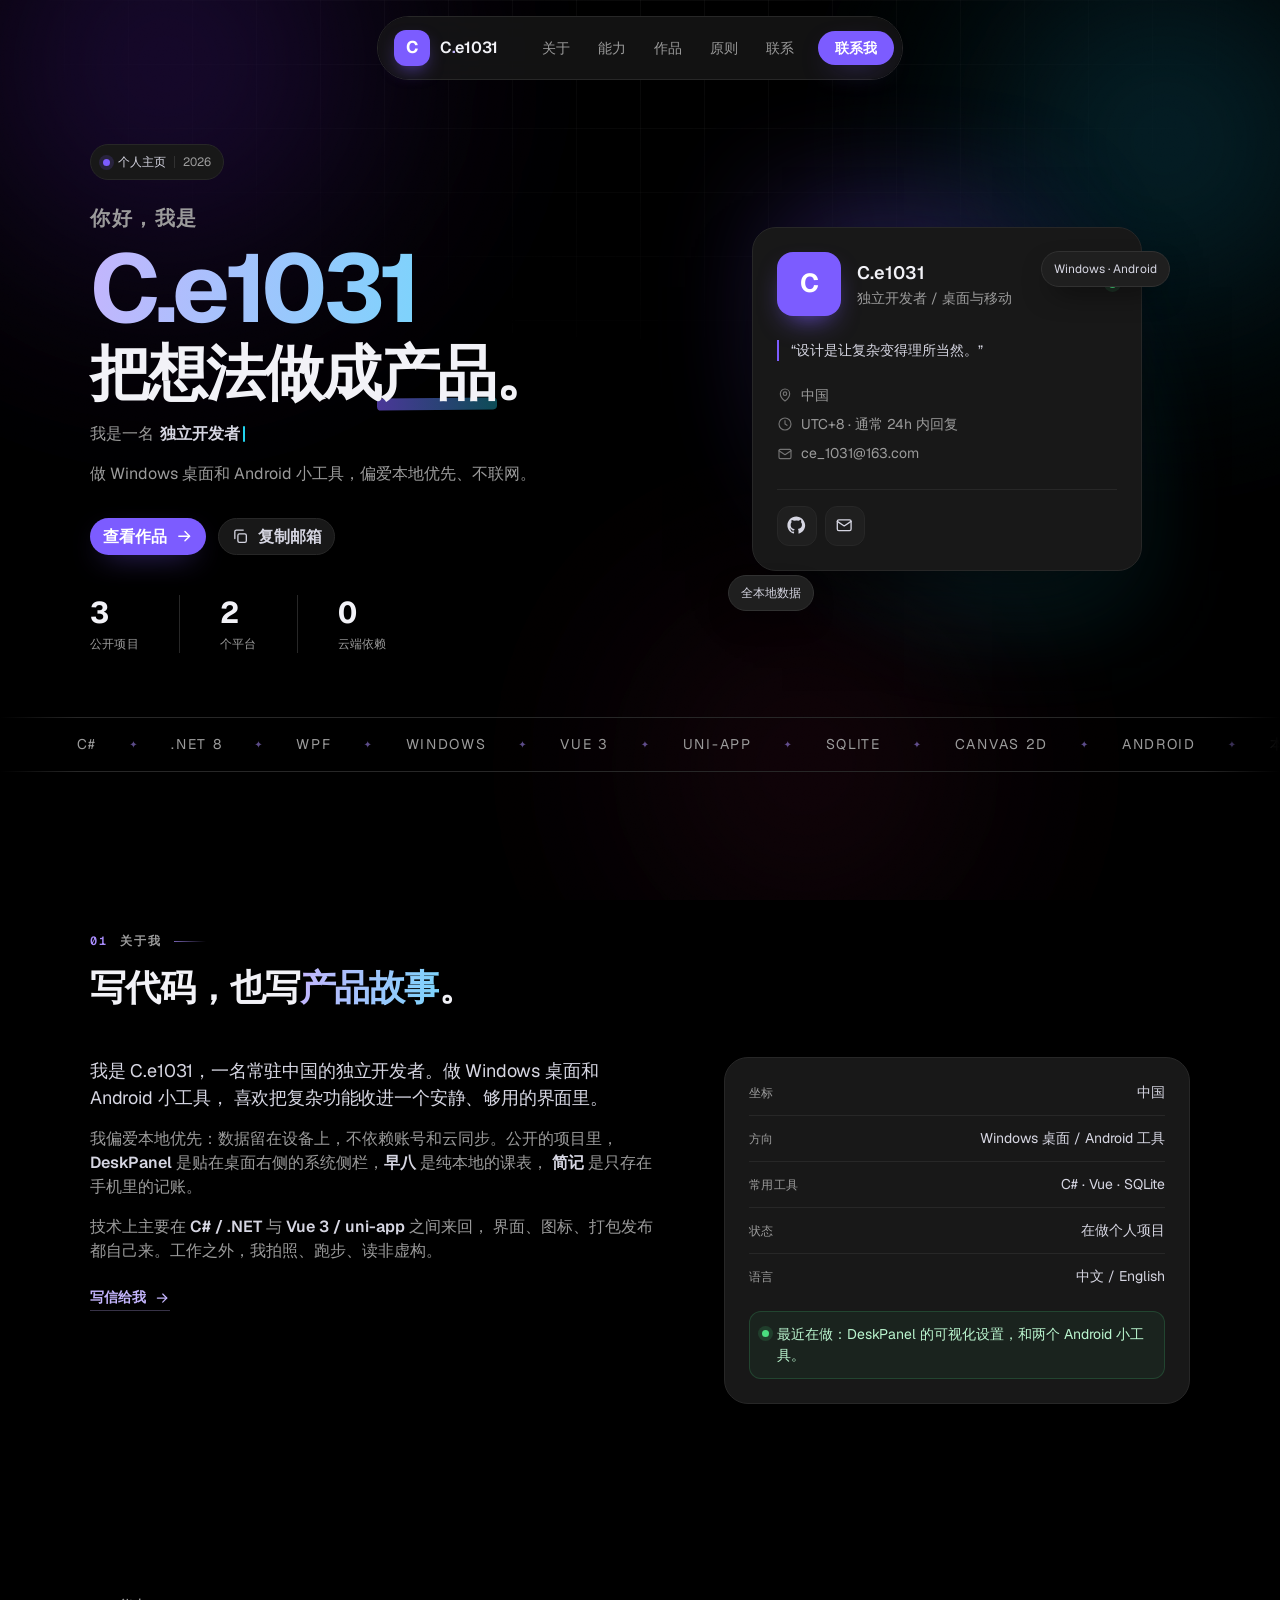
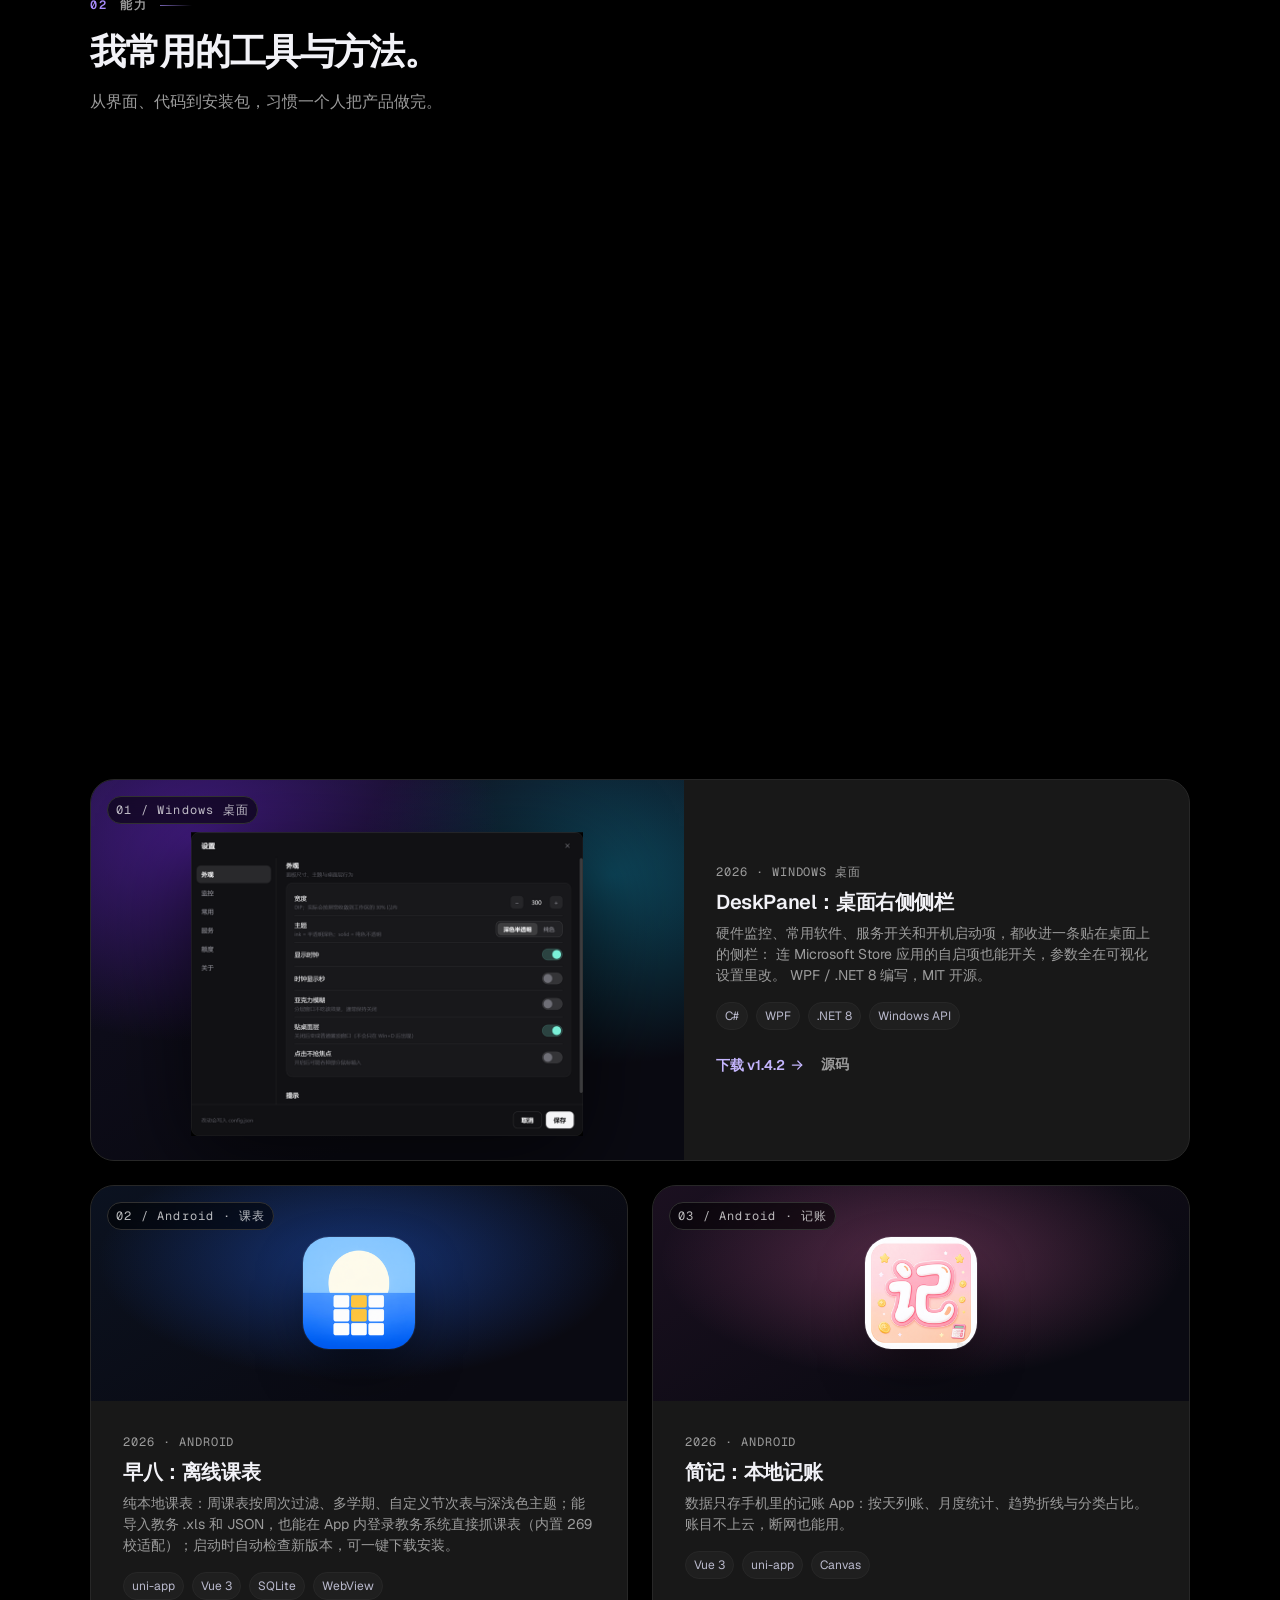
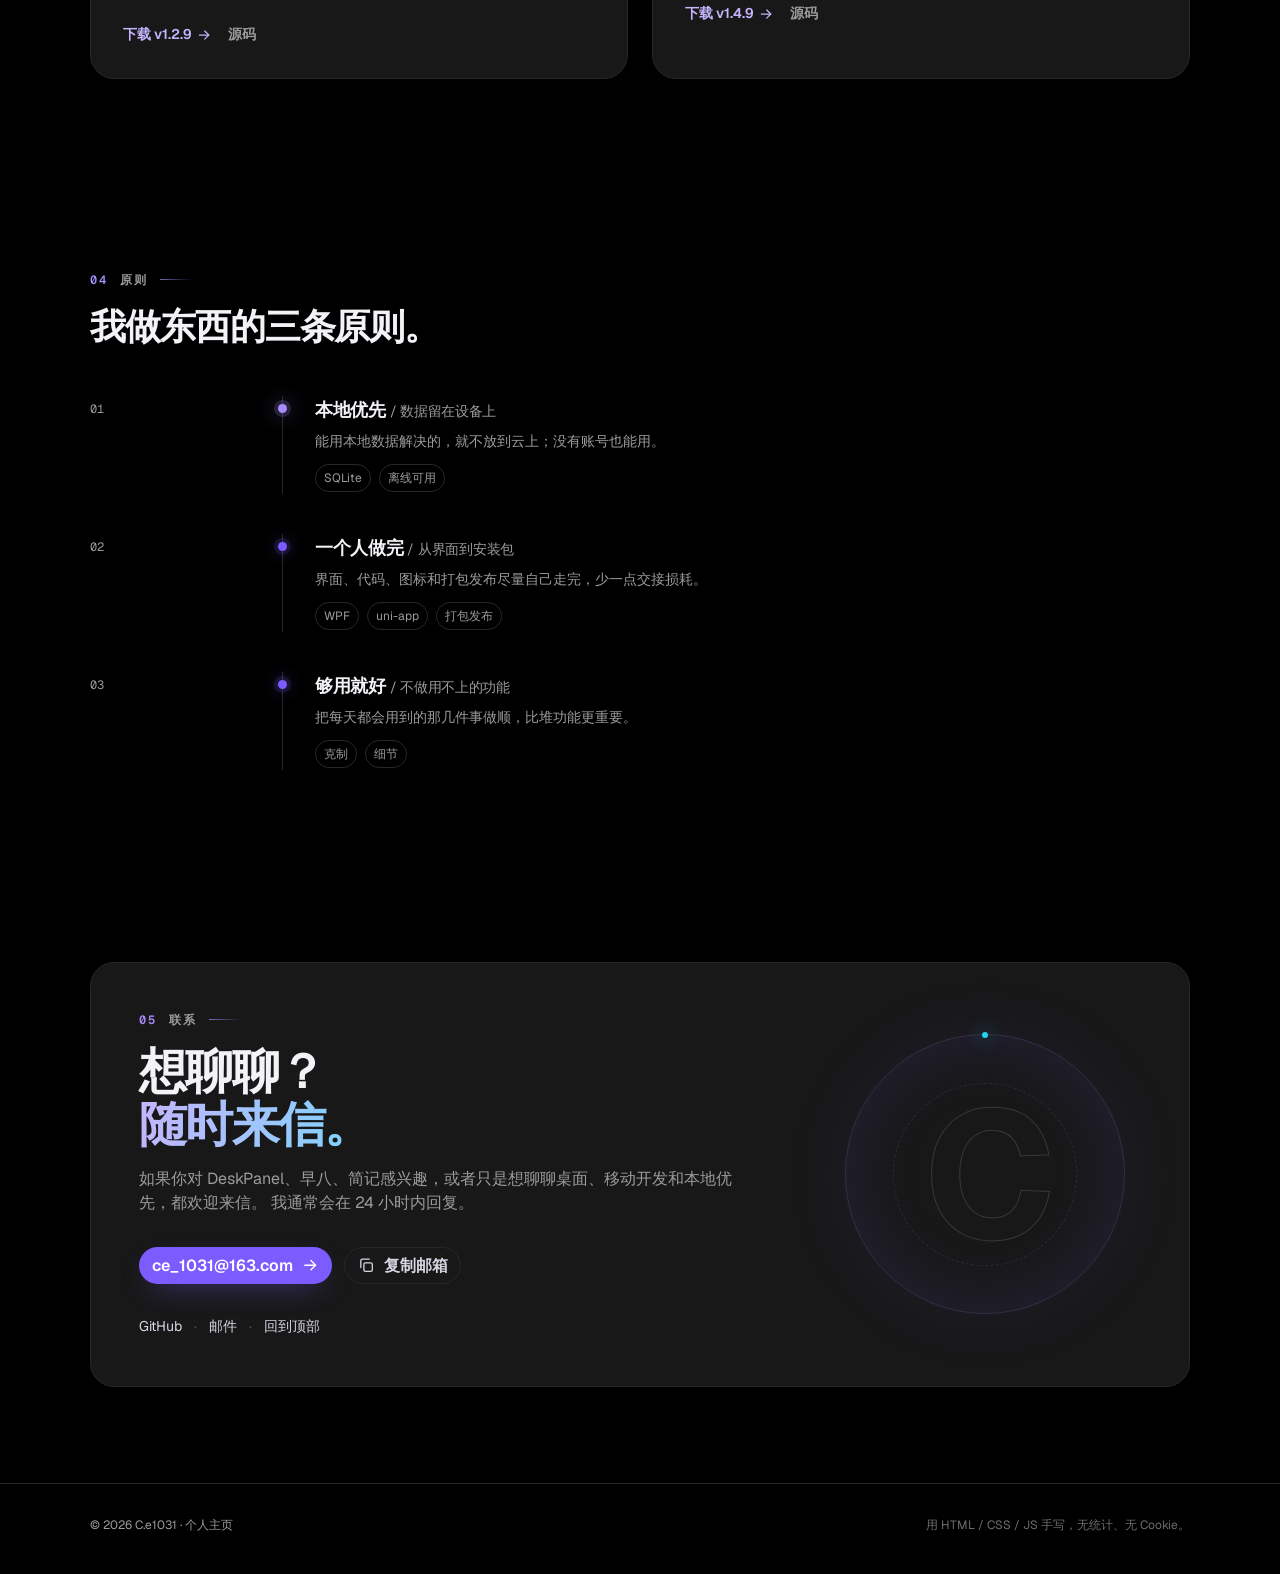
==== index.html @ 81bd4692 "早八 v1.2.9" ====
<!DOCTYPE html>
<html lang="zh-CN" class="no-js">
<head>
  <meta charset="utf-8" />
  <meta name="viewport" content="width=device-width, initial-scale=1" />
  <title>C.e1031 · 独立开发者</title>
  <meta name="description" content="C.e1031 的个人主页：独立开发者，做 Windows 桌面与 Android 小工具，偏爱本地优先、不联网。" />
  <meta name="author" content="C.e1031" />
  <meta name="theme-color" content="#000000" />
  <meta name="color-scheme" content="dark" />

  <!-- 社交分享信息：已指向 GitHub Pages 域名 -->
  <meta property="og:type" content="website" />
  <meta property="og:url" content="https://dzy1145.github.io/" />
  <meta property="og:locale" content="zh_CN" />
  <meta property="og:site_name" content="C.e1031" />
  <meta property="og:title" content="C.e1031 · 独立开发者" />
  <meta property="og:description" content="独立开发者，做 Windows 桌面与 Android 小工具，偏爱本地优先、不联网。" />
  <meta property="og:image" content="https://dzy1145.github.io/assets/og.png" />
  <meta property="og:image:width" content="1200" />
  <meta property="og:image:height" content="630" />
  <meta property="og:image:alt" content="C.e1031 · 独立开发者" />
  <meta name="twitter:card" content="summary_large_image" />
  <meta name="twitter:image" content="https://dzy1145.github.io/assets/og.png" />

  <link rel="canonical" href="https://dzy1145.github.io/" />
  <link rel="preload" href="assets/fonts/Geist-Variable.woff2" as="font" type="font/woff2" crossorigin />
  <link rel="icon" href="assets/favicon.svg" type="image/svg+xml" />
  <link rel="stylesheet" href="styles.css" />

  <script>
    document.documentElement.classList.remove('no-js');
    document.documentElement.classList.add('js');
  </script>

  <!-- 结构化数据：方便搜索引擎识别。上线后替换 url / sameAs -->
  <script type="application/ld+json">
    {
      "@context": "https://schema.org",
      "@type": "Person",
      "name": "C.e1031",
      "jobTitle": "独立开发者",
      "email": "ce_1031@163.com",
      "url": "https://dzy1145.github.io",
      "sameAs": ["https://github.com/dzy1145"]
    }
  </script>
</head>
<body>
  <a class="skip-link" href="#main">跳到主要内容</a>

  <!-- 背景层：网格 + 光晕 + 噪点，纯 CSS，无图片 -->
  <div class="bg" aria-hidden="true">
    <div class="bg__grid"></div>
    <div class="bg__glow bg__glow--one"></div>
    <div class="bg__glow bg__glow--two"></div>
    <div class="bg__glow bg__glow--three"></div>
    <div class="bg__noise"></div>
  </div>

  <header class="site-header" id="siteHeader">
    <div class="header__inner">
      <a class="logo" href="#top" aria-label="C.e1031 首页">
        <span class="logo__mark" aria-hidden="true">C</span>
        <span class="logo__text">C<span class="logo__dot">.</span>e1031</span>
      </a>

      <nav class="nav" id="nav" aria-label="主导航">
        <a class="nav__link" href="#about" data-nav>关于</a>
        <a class="nav__link" href="#skills" data-nav>能力</a>
        <a class="nav__link" href="#work" data-nav>作品</a>
        <a class="nav__link" href="#journey" data-nav>原则</a>
        <a class="nav__link" href="#contact" data-nav>联系</a>
        <a class="btn btn--sm btn--primary nav__cta" href="mailto:ce_1031@163.com">联系我</a>
      </nav>

      <button class="menu-toggle" id="menuToggle" type="button"
              aria-expanded="false" aria-controls="nav" aria-label="打开菜单">
        <span></span><span></span>
      </button>
    </div>
  </header>

  <main id="main">
    <!-- ============ 01 首屏 ============ -->
    <section class="hero" id="top">
      <div class="container hero__inner">
        <div class="hero__copy">
          <p class="pill" data-reveal>
            <span class="dot"></span>
            个人主页
            <span class="pill__sep" aria-hidden="true"></span>
            <span class="pill__muted">2026</span>
          </p>

          <h1 class="hero__title" data-reveal style="--d:.05s">
            <span class="hero__hello">你好，我是</span>
            <span class="hero__name grad-text">C.e1031</span>
            <span class="hero__statement">把想法做成<span class="hero__accent">产品</span>。</span>
          </h1>

          <p class="hero__role" data-reveal style="--d:.1s">
            我是一名
            <span class="typed" data-typed>独立开发者</span><span class="caret" aria-hidden="true"></span>
          </p>

          <p class="hero__desc" data-reveal style="--d:.15s">
            做 Windows 桌面和 Android 小工具，偏爱本地优先、不联网。
          </p>

          <div class="hero__actions" data-reveal style="--d:.2s">
            <a class="btn btn--primary" href="#work">
              查看作品
              <svg class="icon" viewBox="0 0 24 24" fill="none" stroke="currentColor" stroke-width="1.8"
                   stroke-linecap="round" stroke-linejoin="round" aria-hidden="true">
                <path d="M5 12h14" /><path d="m13 6 6 6-6 6" />
              </svg>
            </a>
            <button class="btn btn--ghost" type="button" data-copy="ce_1031@163.com">
              <svg class="icon" viewBox="0 0 24 24" fill="none" stroke="currentColor" stroke-width="1.7"
                   stroke-linecap="round" stroke-linejoin="round" aria-hidden="true">
                <rect x="9" y="9" width="11" height="11" rx="2" />
                <path d="M5 15V6a2 2 0 0 1 2-2h9" />
              </svg>
              复制邮箱
            </button>
          </div>

          <div class="stats" data-reveal style="--d:.25s">
            <div class="stat">
              <span class="stat__num" data-count="3" data-suffix="">3</span>
              <span class="stat__label">公开项目</span>
            </div>
            <div class="stat">
              <span class="stat__num" data-count="2" data-suffix="">2</span>
              <span class="stat__label">个平台</span>
            </div>
            <div class="stat">
              <span class="stat__num" data-count="0" data-suffix="">0</span>
              <span class="stat__label">云端依赖</span>
            </div>
          </div>
        </div>

        <!-- 名片卡：所有文字都可在 README 的替换清单里找到 -->
        <div class="hero__visual" data-reveal style="--d:.2s" data-tilt>
          <div class="hero__halo" aria-hidden="true"></div>

          <div class="id-card" data-spotlight>
            <div class="id-card__head">
              <div class="avatar" aria-hidden="true"><span>C</span></div>
              <div class="id-card__who">
                <p class="id-card__name">C.e1031</p>
                <p class="id-card__role">独立开发者 / 桌面与移动</p>
              </div>
              <span class="status" title="在做个人项目"><span class="sr-only">在做个人项目</span></span>
            </div>

            <p class="id-card__quote">“设计是让复杂变得理所当然。”</p>

            <ul class="id-card__meta">
              <li>
                <svg class="icon" viewBox="0 0 24 24" fill="none" stroke="currentColor" stroke-width="1.7"
                     stroke-linecap="round" stroke-linejoin="round" aria-hidden="true">
                  <path d="M12 21s-7-5.2-7-11a7 7 0 1 1 14 0c0 5.8-7 11-7 11Z" />
                  <circle cx="12" cy="10" r="2.6" />
                </svg>
                中国
              </li>
              <li>
                <svg class="icon" viewBox="0 0 24 24" fill="none" stroke="currentColor" stroke-width="1.7"
                     stroke-linecap="round" stroke-linejoin="round" aria-hidden="true">
                  <circle cx="12" cy="12" r="9" /><path d="M12 7v5l3 2" />
                </svg>
                UTC+8 · 通常 24h 内回复
              </li>
              <li>
                <svg class="icon" viewBox="0 0 24 24" fill="none" stroke="currentColor" stroke-width="1.7"
                     stroke-linecap="round" stroke-linejoin="round" aria-hidden="true">
                  <rect x="3" y="5" width="18" height="14" rx="2" /><path d="m3 7 9 6 9-6" />
                </svg>
                <a href="mailto:ce_1031@163.com">ce_1031@163.com</a>
              </li>
            </ul>

            <div class="id-card__socials">
              <a href="https://github.com/dzy1145" target="_blank" rel="noopener noreferrer" aria-label="GitHub">
                <svg class="icon" viewBox="0 0 24 24" fill="currentColor" aria-hidden="true">
                  <path d="M12 .5C5.7.5.5 5.7.5 12c0 5.1 3.3 9.4 7.9 10.9.6.1.8-.3.8-.6v-2c-3.2.7-3.9-1.5-3.9-1.5-.5-1.3-1.3-1.7-1.3-1.7-1.1-.7.1-.7.1-.7 1.2.1 1.8 1.2 1.8 1.2 1 1.8 2.7 1.3 3.4 1 .1-.8.4-1.3.8-1.6-2.6-.3-5.3-1.3-5.3-5.7 0-1.3.5-2.3 1.2-3.1-.1-.3-.5-1.5.1-3.1 0 0 1-.3 3.3 1.2a11.5 11.5 0 0 1 6 0C17.2 4.7 18.2 5 18.2 5c.6 1.6.2 2.8.1 3.1.8.8 1.2 1.8 1.2 3.1 0 4.4-2.7 5.4-5.3 5.7.4.4.8 1.1.8 2.2v3.3c0 .3.2.7.8.6 4.6-1.5 7.9-5.8 7.9-10.9C23.5 5.7 18.3.5 12 .5Z" />
                </svg>
              </a>
              <a href="mailto:ce_1031@163.com" aria-label="发送邮件">
                <svg class="icon" viewBox="0 0 24 24" fill="none" stroke="currentColor" stroke-width="1.7"
                     stroke-linecap="round" stroke-linejoin="round" aria-hidden="true">
                  <rect x="3" y="5" width="18" height="14" rx="2" /><path d="m3 7 9 6 9-6" />
                </svg>
              </a>
            </div>
          </div>

          <div class="float-chip float-chip--a" aria-hidden="true">Windows · Android</div>
          <div class="float-chip float-chip--b" aria-hidden="true">全本地数据</div>
        </div>
      </div>

      <!-- 技能跑马灯 -->
      <div class="marquee" aria-hidden="true">
        <div class="marquee__inner">
          <div class="marquee__group">
            <span>C#</span><i>✦</i><span>.NET 8</span><i>✦</i><span>WPF</span><i>✦</i>
            <span>Windows</span><i>✦</i><span>Vue 3</span><i>✦</i><span>uni-app</span><i>✦</i>
            <span>SQLite</span><i>✦</i><span>Canvas 2D</span><i>✦</i><span>Android</span><i>✦</i>
            <span>本地优先</span><i>✦</i><span>离线可用</span><i>✦</i><span>Figma</span><i>✦</i>
          </div>
          <div class="marquee__group">
            <span>C#</span><i>✦</i><span>.NET 8</span><i>✦</i><span>WPF</span><i>✦</i>
            <span>Windows</span><i>✦</i><span>Vue 3</span><i>✦</i><span>uni-app</span><i>✦</i>
            <span>SQLite</span><i>✦</i><span>Canvas 2D</span><i>✦</i><span>Android</span><i>✦</i>
            <span>本地优先</span><i>✦</i><span>离线可用</span><i>✦</i><span>Figma</span><i>✦</i>
          </div>
        </div>
      </div>
    </section>

    <!-- ============ 02 关于 ============ -->
    <section class="section" id="about">
      <div class="container">
        <header class="section__head" data-reveal>
          <p class="eyebrow"><span>01</span> 关于我</p>
          <h2 class="section__title">写代码，也写<span class="grad-text">产品故事</span>。</h2>
        </header>

        <div class="about">
          <div class="about__text" data-reveal>
            <p class="about__lead">
              我是 C.e1031，一名常驻中国的独立开发者。做 Windows 桌面和 Android 小工具，
              喜欢把复杂功能收进一个安静、够用的界面里。
            </p>
            <p>
              我偏爱本地优先：数据留在设备上，不依赖账号和云同步。公开的项目里，
              <strong>DeskPanel</strong> 是贴在桌面右侧的系统侧栏，<strong>早八</strong> 是纯本地的课表，
              <strong>简记</strong> 是只存在手机里的记账。
            </p>
            <p>
              技术上主要在 <strong>C# / .NET</strong> 与 <strong>Vue 3 / uni-app</strong> 之间来回，
              界面、图标、打包发布都自己来。工作之外，我拍照、跑步、读非虚构。
            </p>
            <a class="link-arrow" href="#contact">
              写信给我
              <svg class="icon" viewBox="0 0 24 24" fill="none" stroke="currentColor" stroke-width="1.8"
                   stroke-linecap="round" stroke-linejoin="round" aria-hidden="true">
                <path d="M5 12h14" /><path d="m13 6 6 6-6 6" />
              </svg>
            </a>
          </div>

          <aside class="facts" data-reveal style="--d:.1s">
            <dl>
              <div class="facts__row"><dt>坐标</dt><dd>中国</dd></div>
              <div class="facts__row"><dt>方向</dt><dd>Windows 桌面 / Android 工具</dd></div>
              <div class="facts__row"><dt>常用工具</dt><dd>C# · Vue · SQLite</dd></div>
              <div class="facts__row"><dt>状态</dt><dd>在做个人项目</dd></div>
              <div class="facts__row"><dt>语言</dt><dd>中文 / English</dd></div>
            </dl>
            <div class="facts__now">
              <span class="dot dot--green"></span>
              最近在做：DeskPanel 的可视化设置，和两个 Android 小工具。
            </div>
          </aside>
        </div>
      </div>
    </section>

    <!-- ============ 03 能力 ============ -->
    <section class="section" id="skills">
      <div class="container">
        <header class="section__head" data-reveal>
          <p class="eyebrow"><span>02</span> 能力</p>
          <h2 class="section__title">我常用的工具与方法。</h2>
          <p class="section__desc">从界面、代码到安装包，习惯一个人把产品做完。</p>
        </header>

        <div class="skills">
          <article class="skill-card" data-reveal>
            <div class="skill-card__head">
              <span class="skill-card__icon" aria-hidden="true">
                <svg class="icon" viewBox="0 0 24 24" fill="none" stroke="currentColor" stroke-width="1.7"
                     stroke-linecap="round" stroke-linejoin="round">
                  <rect x="3" y="4" width="18" height="12" rx="2" />
                  <path d="M8 20h8M12 16v4" />
                </svg>
              </span>
              <h3>桌面开发</h3>
            </div>
            <p class="skill-card__desc">把系统指标、启动项和服务收进一个不抢焦点的侧栏。</p>
            <ul class="meters">
              <li class="meter" style="--v:.90;--d:.05s">
                <div class="meter__label"><span>C# / .NET 8</span><span>90</span></div>
                <div class="meter__track"><span class="meter__fill"></span></div>
              </li>
              <li class="meter" style="--v:.85;--d:.15s">
                <div class="meter__label"><span>WPF / XAML</span><span>85</span></div>
                <div class="meter__track"><span class="meter__fill"></span></div>
              </li>
              <li class="meter" style="--v:.80;--d:.25s">
                <div class="meter__label"><span>Windows API</span><span>80</span></div>
                <div class="meter__track"><span class="meter__fill"></span></div>
              </li>
            </ul>
          </article>

          <article class="skill-card" data-reveal style="--d:.1s">
            <div class="skill-card__head">
              <span class="skill-card__icon" aria-hidden="true">
                <svg class="icon" viewBox="0 0 24 24" fill="none" stroke="currentColor" stroke-width="1.7"
                     stroke-linecap="round" stroke-linejoin="round">
                  <rect x="7" y="2" width="10" height="20" rx="2" />
                  <path d="M11 18h2" />
                </svg>
              </span>
              <h3>跨端应用</h3>
            </div>
            <p class="skill-card__desc">一套 Vue 3 代码跑到 Android 与 H5，数据层优先本地。</p>
            <ul class="meters">
              <li class="meter" style="--v:.88;--d:.05s">
                <div class="meter__label"><span>Vue 3</span><span>88</span></div>
                <div class="meter__track"><span class="meter__fill"></span></div>
              </li>
              <li class="meter" style="--v:.85;--d:.15s">
                <div class="meter__label"><span>uni-app</span><span>85</span></div>
                <div class="meter__track"><span class="meter__fill"></span></div>
              </li>
              <li class="meter" style="--v:.82;--d:.25s">
                <div class="meter__label"><span>SQLite</span><span>82</span></div>
                <div class="meter__track"><span class="meter__fill"></span></div>
              </li>
            </ul>
          </article>

          <article class="skill-card" data-reveal style="--d:.2s">
            <div class="skill-card__head">
              <span class="skill-card__icon" aria-hidden="true">
                <svg class="icon" viewBox="0 0 24 24" fill="none" stroke="currentColor" stroke-width="1.7"
                     stroke-linecap="round" stroke-linejoin="round">
                  <path d="M12 20h9" />
                  <path d="M16.5 3.5a2.1 2.1 0 0 1 3 3L7 19l-4 1 1-4Z" />
                </svg>
              </span>
              <h3>界面与体验</h3>
            </div>
            <p class="skill-card__desc">先想清楚每天会用到的动作，再决定界面长什么样。</p>
            <ul class="meters">
              <li class="meter" style="--v:.82;--d:.05s">
                <div class="meter__label"><span>Figma</span><span>82</span></div>
                <div class="meter__track"><span class="meter__fill"></span></div>
              </li>
              <li class="meter" style="--v:.85;--d:.15s">
                <div class="meter__label"><span>图标与主题</span><span>85</span></div>
                <div class="meter__track"><span class="meter__fill"></span></div>
              </li>
              <li class="meter" style="--v:.78;--d:.25s">
                <div class="meter__label"><span>Canvas 2D</span><span>78</span></div>
                <div class="meter__track"><span class="meter__fill"></span></div>
              </li>
            </ul>
          </article>
        </div>
      </div>
    </section>

    <!-- ============ 04 作品 ============ -->
    <section class="section" id="work">
      <div class="container">
        <div class="section__head section__head--row" data-reveal>
          <div>
            <p class="eyebrow"><span>03</span> 作品</p>
              <h2 class="section__title">最近做的一些东西。</h2>
          </div>
          <a class="link-arrow" href="https://github.com/dzy1145" target="_blank" rel="noopener noreferrer">
            更多项目在 GitHub
            <svg class="icon" viewBox="0 0 24 24" fill="none" stroke="currentColor" stroke-width="1.8"
                 stroke-linecap="round" stroke-linejoin="round" aria-hidden="true">
              <path d="M7 17 17 7" /><path d="M8 7h9v9" />
            </svg>
          </a>
        </div>

        <div class="projects">
          <!-- 精选项目 -->
          <article class="project project--featured" data-reveal data-spotlight>
            <div class="project__cover cover--deskpanel">
              <img class="cover__shot" src="assets/projects/deskpanel-settings.png"
                   alt="DeskPanel 设置界面：外观、监控、常用、服务、额度分区"
                   width="820" height="636" />
              <span class="cover__label">01 / Windows 桌面</span>
            </div>
            <div class="project__body">
              <p class="project__meta">2026 · Windows 桌面</p>
              <h3>DeskPanel：桌面右侧侧栏</h3>
              <p class="project__desc">
                硬件监控、常用软件、服务开关和开机启动项，都收进一条贴在桌面上的侧栏：
                连 Microsoft Store 应用的自启项也能开关，参数全在可视化设置里改。
                WPF / .NET 8 编写，MIT 开源。
              </p>
              <ul class="tags">
                <li>C#</li><li>WPF</li><li>.NET 8</li><li>Windows API</li>
              </ul>
              <div class="project__links">
                <a class="project__link" href="https://github.com/dzy1145/DeskPanel/releases" target="_blank" rel="noopener noreferrer">
                  下载 v1.4.2
                  <svg class="icon" viewBox="0 0 24 24" fill="none" stroke="currentColor" stroke-width="1.8"
                       stroke-linecap="round" stroke-linejoin="round" aria-hidden="true">
                    <path d="M5 12h14" /><path d="m13 6 6 6-6 6" />
                  </svg>
                </a>
                <a class="project__link project__link--quiet" href="https://github.com/dzy1145/DeskPanel" target="_blank" rel="noopener noreferrer">源码</a>
              </div>
            </div>
          </article>

          <!-- 普通项目 -->
          <article class="project" data-reveal data-spotlight>
            <div class="project__cover cover--zaoba">
              <img class="cover__icon" src="assets/projects/zaoba.png"
                   alt="早八 App 图标：日出与课表" width="192" height="192" />
              <span class="cover__label">02 / Android · 课表</span>
            </div>
            <div class="project__body">
              <p class="project__meta">2026 · Android</p>
              <h3>早八：离线课表</h3>
              <p class="project__desc">纯本地课表：周课表按周次过滤、多学期、自定义节次表与深浅色主题；能导入教务 .xls 和 JSON，也能在 App 内登录教务系统直接抓课表（内置 269 校适配）；启动时自动检查新版本，可一键下载安装。</p>
              <ul class="tags"><li>uni-app</li><li>Vue 3</li><li>SQLite</li><li>WebView</li></ul>
              <div class="project__links">
                <a class="project__link" href="https://github.com/dzy1145/zaoba/releases" target="_blank" rel="noopener noreferrer">
                  下载 v1.2.9
                  <svg class="icon" viewBox="0 0 24 24" fill="none" stroke="currentColor" stroke-width="1.8"
                       stroke-linecap="round" stroke-linejoin="round" aria-hidden="true">
                    <path d="M5 12h14" /><path d="m13 6 6 6-6 6" />
                  </svg>
                </a>
                <a class="project__link project__link--quiet" href="https://github.com/dzy1145/zaoba" target="_blank" rel="noopener noreferrer">源码</a>
              </div>
            </div>
          </article>

          <article class="project" data-reveal style="--d:.1s" data-spotlight>
            <div class="project__cover cover--jianji">
              <img class="cover__icon" src="assets/projects/jianji.png"
                   alt="简记 App 图标" width="192" height="192" />
              <span class="cover__label">03 / Android · 记账</span>
            </div>
            <div class="project__body">
              <p class="project__meta">2026 · Android</p>
              <h3>简记：本地记账</h3>
              <p class="project__desc">数据只存手机里的记账 App：按天列账、月度统计、趋势折线与分类占比。账目不上云，断网也能用。</p>
              <ul class="tags"><li>Vue 3</li><li>uni-app</li><li>Canvas</li></ul>
              <div class="project__links">
                <a class="project__link" href="https://github.com/dzy1145/jianji/releases" target="_blank" rel="noopener noreferrer">
                  下载 v1.4.9
                  <svg class="icon" viewBox="0 0 24 24" fill="none" stroke="currentColor" stroke-width="1.8"
                       stroke-linecap="round" stroke-linejoin="round" aria-hidden="true">
                    <path d="M5 12h14" /><path d="m13 6 6 6-6 6" />
                  </svg>
                </a>
                <a class="project__link project__link--quiet" href="https://github.com/dzy1145/jianji" target="_blank" rel="noopener noreferrer">源码</a>
              </div>
            </div>
          </article>
        </div>
      </div>
    </section>

    <!-- ============ 05 原则 ============ -->
    <section class="section" id="journey">
      <div class="container">
        <header class="section__head" data-reveal>
          <p class="eyebrow"><span>04</span> 原则</p>
          <h2 class="section__title">我做东西的三条原则。</h2>
        </header>

        <ol class="timeline">
          <li class="timeline__item" data-reveal>
            <div class="timeline__time">01</div>
            <div class="timeline__content">
              <h3>本地优先 <span>/ 数据留在设备上</span></h3>
              <p>能用本地数据解决的，就不放到云上；没有账号也能用。</p>
              <ul class="timeline__tags"><li>SQLite</li><li>离线可用</li></ul>
            </div>
          </li>
          <li class="timeline__item" data-reveal>
            <div class="timeline__time">02</div>
            <div class="timeline__content">
              <h3>一个人做完 <span>/ 从界面到安装包</span></h3>
              <p>界面、代码、图标和打包发布尽量自己走完，少一点交接损耗。</p>
              <ul class="timeline__tags"><li>WPF</li><li>uni-app</li><li>打包发布</li></ul>
            </div>
          </li>
          <li class="timeline__item" data-reveal>
            <div class="timeline__time">03</div>
            <div class="timeline__content">
              <h3>够用就好 <span>/ 不做用不上的功能</span></h3>
              <p>把每天都会用到的那几件事做顺，比堆功能更重要。</p>
              <ul class="timeline__tags"><li>克制</li><li>细节</li></ul>
            </div>
          </li>
        </ol>
      </div>
    </section>

    <!-- ============ 06 联系 ============ -->
    <section class="section" id="contact">
      <div class="container">
        <div class="contact-card" data-reveal data-spotlight>
          <div class="contact-card__deco" aria-hidden="true">
            <span class="contact-card__ring"></span>
            <span class="contact-card__mark">C</span>
          </div>
          <p class="eyebrow"><span>05</span> 联系</p>
          <h2 class="contact-card__title">想聊聊？<br /><span class="grad-text">随时来信。</span></h2>
          <p class="contact-card__desc">
            如果你对 DeskPanel、早八、简记感兴趣，或者只是想聊聊桌面、移动开发和本地优先，都欢迎来信。
            我通常会在 24 小时内回复。
          </p>
          <div class="contact-card__actions">
            <a class="btn btn--primary" href="mailto:ce_1031@163.com?subject=%E6%9D%A5%E8%87%AA%E4%B8%AA%E4%BA%BA%E7%BD%91%E7%AB%99%E7%9A%84%E9%97%AE%E5%80%99">
              ce_1031@163.com
              <svg class="icon" viewBox="0 0 24 24" fill="none" stroke="currentColor" stroke-width="1.8"
                   stroke-linecap="round" stroke-linejoin="round" aria-hidden="true">
                <path d="M5 12h14" /><path d="m13 6 6 6-6 6" />
              </svg>
            </a>
            <button class="btn btn--ghost" type="button" data-copy="ce_1031@163.com">
              <svg class="icon" viewBox="0 0 24 24" fill="none" stroke="currentColor" stroke-width="1.7"
                   stroke-linecap="round" stroke-linejoin="round" aria-hidden="true">
                <rect x="9" y="9" width="11" height="11" rx="2" />
                <path d="M5 15V6a2 2 0 0 1 2-2h9" />
              </svg>
              复制邮箱
            </button>
          </div>
          <div class="contact-card__socials">
            <a href="https://github.com/dzy1145" target="_blank" rel="noopener noreferrer">GitHub</a>
            <span aria-hidden="true">·</span>
            <a href="mailto:ce_1031@163.com">邮件</a>
            <span aria-hidden="true">·</span>
            <a href="#top">回到顶部</a>
          </div>
        </div>
      </div>
    </section>
  </main>

  <footer class="site-footer">
    <div class="container footer__inner">
      <p>© <span id="year">2026</span> C.e1031 · 个人主页</p>
      <p class="footer__note">用 HTML / CSS / JS 手写，无统计、无 Cookie。</p>
    </div>
  </footer>

  <button class="back-top" id="backTop" type="button" aria-label="回到顶部">
    <svg class="icon" viewBox="0 0 24 24" fill="none" stroke="currentColor" stroke-width="1.8"
         stroke-linecap="round" stroke-linejoin="round" aria-hidden="true">
      <path d="M12 19V5" /><path d="m6 11 6-6 6 6" />
    </svg>
  </button>

  <div class="toast" id="toast" role="status" aria-live="polite"></div>

  <script src="script.js" defer></script>
</body>
</html>
---- styles.css ----
/* =========================================================
   C.e1031 · 个人主页
   设计系统：Geist / 8pt 间距 / Tailwind 字号阶梯 / 扁平表面
   ========================================================= */

/* ---------- 字体（自托管，无外部请求） ---------- */
@font-face {
  font-family: "Geist";
  src: url("assets/fonts/Geist-Variable.woff2") format("woff2");
  font-weight: 100 900;
  font-style: normal;
  font-display: swap;
}
@font-face {
  font-family: "Geist Mono";
  src: url("assets/fonts/GeistMono-Variable.woff2") format("woff2");
  font-weight: 100 900;
  font-style: normal;
  font-display: swap;
}

:root {
  /* 表面：只用规范里的深色调色板 */
  --bg: #000000;
  --surface: #181818;
  --surface-2: #1f1f1f;
  --surface-3: #272727;
  --line: #272727;
  --line-strong: #313131;

  /* 文字 */
  --text: #f2f2f7;
  --text-soft: #d6d6e2;
  --muted: #9b9b9b;

  /* 品牌色 */
  --violet: #7c5cff;
  --indigo: #6366f1;
  --cyan: #22d3ee;
  --pink: #f472b6;
  --green: #4ade80;
  --grad: linear-gradient(100deg, #c4b5fd 0%, #7dd3fc 50%, #f0abfc 100%);

  /* 字体 */
  --font-sans: "Geist", "PingFang SC", "HarmonyOS Sans SC", "Microsoft YaHei",
    system-ui, -apple-system, sans-serif;
  --font-mono: "Geist Mono", "Cascadia Code", ui-monospace, Consolas, monospace;

  /* 布局 */
  --container: 1180px;
  --gutter: 24px;
  --header-h: 64px;
  --radius-lg: 24px;
  --radius-md: 16px;
  --radius-sm: 12px;

  /* 动效 */
  --ease: cubic-bezier(0.22, 1, 0.36, 1);
}

@media (min-width: 768px) {
  :root {
    --gutter: 40px;
  }
}

/* ---------- 基础 ---------- */
*,
*::before,
*::after {
  box-sizing: border-box;
}

html {
  scroll-behavior: smooth;
  scroll-padding-top: 96px;
  -webkit-text-size-adjust: 100%;
}

body {
  margin: 0;
  min-height: 100%;
  background: var(--bg);
  color: var(--text);
  font-family: var(--font-sans);
  font-size: 16px;
  line-height: 1.5;
  overflow-x: hidden;
  -webkit-font-smoothing: antialiased;
  -moz-osx-font-smoothing: grayscale;
}

h1,
h2,
h3,
h4,
p,
dl,
dd,
figure {
  margin: 0;
}

ul,
ol {
  margin: 0;
  padding: 0;
  list-style: none;
}

a {
  color: inherit;
  text-decoration: none;
}

button {
  font: inherit;
  color: inherit;
  cursor: pointer;
}

img,
svg {
  display: block;
  max-width: 100%;
}

p {
  text-wrap: pretty;
}

h1,
h2,
h3 {
  text-wrap: balance;
}

::selection {
  background: rgba(124, 92, 255, 0.35);
  color: #fff;
}

:focus-visible {
  outline: 2px solid #a78bfa;
  outline-offset: 3px;
  border-radius: 4px;
}

@supports selector(::-webkit-scrollbar) {
  ::-webkit-scrollbar {
    width: 10px;
  }
  ::-webkit-scrollbar-track {
    background: #000;
  }
  ::-webkit-scrollbar-thumb {
    background: #313131;
    border: 2px solid #000;
    border-radius: 999px;
  }
  ::-webkit-scrollbar-thumb:hover {
    background: #3f3f3f;
  }
}

/* ---------- 工具类 ---------- */
.container {
  width: 100%;
  max-width: var(--container);
  margin-inline: auto;
  padding-inline: var(--gutter);
}

.sr-only {
  position: absolute;
  width: 1px;
  height: 1px;
  padding: 0;
  margin: -1px;
  overflow: hidden;
  clip: rect(0 0 0 0);
  white-space: nowrap;
  border: 0;
}

.skip-link {
  position: fixed;
  top: 12px;
  left: 12px;
  z-index: 200;
  padding: 8px 16px;
  border-radius: 999px;
  background: var(--surface-2);
  border: 1px solid var(--line-strong);
  transform: translateY(-160%);
  transition: transform 0.2s var(--ease);
}
.skip-link:focus-visible {
  transform: none;
}

.grad-text {
  background: var(--grad);
  background-size: 200% 100%;
  -webkit-background-clip: text;
  background-clip: text;
  color: transparent;
  animation: grad-shift 12s ease-in-out infinite alternate;
}

.icon {
  width: 1.15em;
  height: 1.15em;
  flex: none;
}

.dot {
  width: 7px;
  height: 7px;
  flex: none;
  border-radius: 50%;
  background: var(--violet);
  box-shadow: 0 0 0 4px rgba(124, 92, 255, 0.16);
}
.dot--green {
  background: var(--green);
  box-shadow: 0 0 0 4px rgba(74, 222, 128, 0.14);
}

/* ---------- 背景（光晕是装饰层，不是卡片背景） ---------- */
.bg {
  position: fixed;
  inset: 0;
  z-index: -1;
  overflow: hidden;
  pointer-events: none;
  background: var(--bg);
}

.bg__grid {
  position: absolute;
  inset: 0;
  background-image:
    linear-gradient(rgba(255, 255, 255, 0.035) 1px, transparent 1px),
    linear-gradient(90deg, rgba(255, 255, 255, 0.035) 1px, transparent 1px);
  background-size: 64px 64px;
  -webkit-mask-image: radial-gradient(ellipse 75% 55% at 50% 0%, #000 10%, transparent 72%);
  mask-image: radial-gradient(ellipse 75% 55% at 50% 0%, #000 10%, transparent 72%);
}

.bg__glow {
  position: absolute;
  border-radius: 50%;
  filter: blur(100px);
  opacity: 0.45;
  will-change: transform;
}
.bg__glow--one {
  width: 50vw;
  height: 50vw;
  top: -20vw;
  left: -12vw;
  background: radial-gradient(circle, #4c1d95 0%, transparent 68%);
  animation: drift-a 24s ease-in-out infinite alternate;
}
.bg__glow--two {
  width: 42vw;
  height: 42vw;
  top: -10vw;
  right: -12vw;
  background: radial-gradient(circle, #0e7490 0%, transparent 68%);
  animation: drift-b 28s ease-in-out infinite alternate;
}
.bg__glow--three {
  width: 38vw;
  height: 38vw;
  top: 58vh;
  left: 44%;
  background: radial-gradient(circle, #831843 0%, transparent 70%);
  opacity: 0.22;
  animation: drift-a 32s ease-in-out infinite alternate-reverse;
}

.bg__noise {
  position: absolute;
  inset: 0;
  opacity: 0.04;
  background-image: url("data:image/svg+xml,%3Csvg xmlns='http://www.w3.org/2000/svg' width='160' height='160'%3E%3Cfilter id='n'%3E%3CfeTurbulence type='fractalNoise' baseFrequency='0.85' numOctaves='3' stitchTiles='stitch'/%3E%3C/filter%3E%3Crect width='100%25' height='100%25' filter='url(%23n)'/%3E%3C/svg%3E");
  mix-blend-mode: overlay;
}

/* ---------- 按钮 ---------- */
.btn {
  display: inline-flex;
  align-items: center;
  justify-content: center;
  gap: 8px;
  padding: 8px 12px;
  border: 1px solid transparent;
  border-radius: 999px;
  font-size: 16px;
  font-weight: 600;
  line-height: 1.2;
  white-space: nowrap;
  transition:
    background-color 0.3s var(--ease),
    border-color 0.3s var(--ease),
    color 0.3s var(--ease),
    transform 0.3s var(--ease),
    box-shadow 0.3s var(--ease);
}
.btn:active {
  transform: scale(0.98);
}

.btn--primary {
  background: var(--violet);
  color: #fff;
  box-shadow: 0 10px 30px -14px rgba(124, 92, 255, 0.9);
}
.btn--primary:hover {
  background: #6d4aff;
  box-shadow: 0 14px 34px -14px rgba(124, 92, 255, 1);
}

.btn--ghost {
  background: var(--surface);
  border-color: var(--line);
  color: var(--text-soft);
}
.btn--ghost:hover {
  background: var(--surface-2);
  border-color: var(--line-strong);
  color: var(--text);
}

.btn--sm {
  padding: 8px 12px;
  font-size: 14px;
}

/* ---------- 头部：悬浮胶囊导航 ---------- */
.site-header {
  position: fixed;
  inset: 0 0 auto;
  z-index: 60;
  padding: 16px var(--gutter) 0;
  pointer-events: none;
}

.header__inner {
  position: relative;
  isolation: isolate;
  display: flex;
  align-items: center;
  justify-content: space-between;
  gap: 32px;
  width: fit-content;
  max-width: 100%;
  height: var(--header-h);
  margin-inline: auto;
  padding: 8px 8px 8px 16px;
  border: 1px solid var(--line);
  border-radius: 999px;
  pointer-events: auto;
  transition: border-color 0.3s var(--ease), box-shadow 0.3s var(--ease);
}
.header__inner::before {
  content: "";
  position: absolute;
  inset: 0;
  z-index: -1;
  border-radius: inherit;
  background: rgba(24, 24, 24, 0.78);
  backdrop-filter: blur(18px) saturate(140%);
  -webkit-backdrop-filter: blur(18px) saturate(140%);
}
.site-header.is-scrolled .header__inner {
  border-color: var(--line-strong);
  box-shadow: 0 16px 40px -18px rgba(0, 0, 0, 0.9);
}

.logo {
  position: relative;
  z-index: 3;
  display: inline-flex;
  align-items: center;
  gap: 10px;
  font-weight: 600;
  letter-spacing: -0.02em;
}

.logo__mark {
  display: grid;
  place-items: center;
  width: 36px;
  height: 36px;
  border-radius: 12px;
  background: var(--violet);
  color: #fff;
  font-size: 17px;
  font-weight: 700;
  box-shadow: 0 8px 20px -8px rgba(124, 92, 255, 0.9);
}

.logo__text {
  font-size: 16px;
}
.logo__dot {
  color: #c4b5fd;
}

.nav {
  display: flex;
  align-items: center;
  gap: 4px;
}

.nav__link {
  padding: 8px 12px;
  border-radius: 999px;
  font-size: 14px;
  color: var(--muted);
  transition: color 0.3s var(--ease), background-color 0.3s var(--ease);
}
.nav__link:hover {
  color: var(--text);
  background: var(--surface-2);
}
.nav__link.is-active {
  color: var(--text);
  background: var(--surface-2);
}

.nav__cta {
  margin-left: 8px;
  padding: 8px 16px;
  font-size: 14px;
}

.menu-toggle {
  position: relative;
  z-index: 3;
  display: none;
  width: 40px;
  height: 40px;
  padding: 0;
  border: 1px solid var(--line);
  border-radius: 12px;
  background: var(--surface-2);
}
.menu-toggle span {
  position: absolute;
  left: 11px;
  width: 16px;
  height: 1.5px;
  background: var(--text);
  border-radius: 2px;
  transition: transform 0.4s var(--ease), top 0.4s var(--ease);
}
.menu-toggle span:nth-child(1) {
  top: 16px;
}
.menu-toggle span:nth-child(2) {
  top: 22px;
}
body.menu-open .menu-toggle span:nth-child(1) {
  top: 19px;
  transform: rotate(45deg);
}
body.menu-open .menu-toggle span:nth-child(2) {
  top: 19px;
  transform: rotate(-45deg);
}

/* ---------- 首屏 ---------- */
.hero {
  position: relative;
  padding-top: 144px;
  padding-bottom: 64px;
}

.hero__inner {
  display: grid;
  grid-template-columns: minmax(0, 1.06fr) minmax(0, 0.94fr);
  align-items: center;
  gap: 64px;
}

.pill {
  display: inline-flex;
  align-items: center;
  gap: 8px;
  padding: 8px 12px;
  border: 1px solid var(--line);
  border-radius: 999px;
  background: var(--surface);
  font-size: 12px;
  color: var(--text-soft);
}
.pill .dot {
  animation: pulse-violet 2.4s ease-out infinite;
}
.pill__sep {
  width: 1px;
  height: 12px;
  background: var(--line-strong);
}
.pill__muted {
  color: var(--muted);
  font-variant-numeric: tabular-nums;
}

.hero__title {
  display: flex;
  flex-direction: column;
  align-items: flex-start;
  max-width: 100%;
  margin-top: 24px;
  font-size: 96px;
  line-height: 1;
  letter-spacing: -0.04em;
  font-weight: 700;
}

.hero__hello {
  margin-bottom: 8px;
  font-size: 20px;
  font-weight: 600;
  line-height: 1.4;
  letter-spacing: 0.08em;
  color: var(--muted);
}

.hero__name {
  padding-right: 0.06em;
  font-size: 96px;
  line-height: 1;
  letter-spacing: -0.055em;
}

.hero__statement {
  max-width: 100%;
  margin-top: 4px;
  font-size: 60px;
  line-height: 1.1;
  letter-spacing: -0.035em;
}

.hero__accent {
  position: relative;
  white-space: nowrap;
}
.hero__accent::after {
  content: "";
  position: absolute;
  left: -2%;
  right: -2%;
  bottom: 2%;
  height: 0.2em;
  z-index: -1;
  border-radius: 4px;
  background: linear-gradient(90deg, rgba(124, 92, 255, 0.75), rgba(34, 211, 238, 0.45));
  opacity: 0.8;
  transform: rotate(-0.6deg);
}

.hero__role {
  display: flex;
  align-items: center;
  flex-wrap: wrap;
  gap: 6px 0;
  min-height: 1.5em;
  margin-top: 16px;
  font-size: 16px;
  color: var(--muted);
}

.typed {
  margin-left: 6px;
  color: var(--text-soft);
  font-weight: 600;
}

.caret {
  display: inline-block;
  width: 2px;
  height: 1.05em;
  margin-left: 3px;
  border-radius: 2px;
  background: var(--cyan);
  animation: blink 1s steps(1) infinite;
}

.hero__desc {
  max-width: 54ch;
  margin-top: 16px;
  color: var(--muted);
  font-size: 16px;
}

.hero__actions {
  display: flex;
  flex-wrap: wrap;
  gap: 12px;
  margin-top: 32px;
}

.stats {
  display: flex;
  align-items: stretch;
  gap: 40px;
  margin-top: 40px;
}
.stat {
  display: flex;
  flex-direction: column;
  gap: 4px;
}
.stat + .stat {
  padding-left: 40px;
  border-left: 1px solid var(--line);
}
.stat__num {
  font-size: 30px;
  font-weight: 700;
  line-height: 1.2;
  letter-spacing: -0.02em;
  font-variant-numeric: tabular-nums;
}
.stat__label {
  font-size: 12px;
  color: var(--muted);
  letter-spacing: 0.02em;
}

/* 名片 */
.hero__visual {
  position: relative;
  justify-self: center;
  width: min(100%, 390px);
  perspective: 900px;
}

.hero__halo {
  position: absolute;
  inset: -14% 0;
  z-index: 0;
  background:
    radial-gradient(circle at 35% 30%, rgba(124, 92, 255, 0.5), transparent 58%),
    radial-gradient(circle at 70% 75%, rgba(34, 211, 238, 0.3), transparent 55%);
  filter: blur(52px);
  opacity: 0.7;
  pointer-events: none;
}

.id-card {
  position: relative;
  z-index: 1;
  padding: 24px;
  border: 1px solid var(--line);
  border-radius: var(--radius-lg);
  background: var(--surface);
  box-shadow: 0 30px 80px -30px rgba(0, 0, 0, 0.9);
  transform-style: preserve-3d;
  transition: transform 0.5s var(--ease), border-color 0.3s var(--ease);
}
.id-card:hover {
  border-color: var(--line-strong);
}

[data-spotlight] {
  position: relative;
}
[data-spotlight]::before {
  content: "";
  position: absolute;
  inset: 0;
  z-index: 0;
  border-radius: inherit;
  background: radial-gradient(
    360px circle at var(--mx, 50%) var(--my, 50%),
    rgba(124, 92, 255, 0.14),
    transparent 62%
  );
  opacity: 0;
  transition: opacity 0.3s var(--ease);
  pointer-events: none;
}
[data-spotlight]:hover::before {
  opacity: 1;
}
[data-spotlight] > * {
  position: relative;
  z-index: 1;
}

.id-card__head {
  display: flex;
  align-items: center;
  gap: 16px;
}

.avatar {
  position: relative;
  display: grid;
  place-items: center;
  width: 64px;
  height: 64px;
  flex: none;
  border-radius: 16px;
  background: var(--violet);
  color: #fff;
  font-size: 26px;
  font-weight: 700;
  letter-spacing: -0.04em;
  box-shadow: 0 12px 28px -12px rgba(124, 92, 255, 0.9);
}

.id-card__who {
  min-width: 0;
  flex: 1;
}
.id-card__name {
  font-size: 18px;
  font-weight: 600;
  letter-spacing: 0.01em;
}
.id-card__role {
  margin-top: 2px;
  font-size: 14px;
  color: var(--muted);
}

.status {
  width: 9px;
  height: 9px;
  flex: none;
  border-radius: 50%;
  background: var(--green);
  box-shadow: 0 0 0 4px rgba(74, 222, 128, 0.13);
  animation: pulse-dot 2.6s ease-out infinite;
}

.id-card__quote {
  margin-top: 24px;
  padding-left: 12px;
  border-left: 2px solid var(--violet);
  font-size: 14px;
  line-height: 1.5;
  color: var(--text-soft);
}

.id-card__meta {
  display: grid;
  gap: 8px;
  margin-top: 24px;
}
.id-card__meta li {
  display: flex;
  align-items: center;
  gap: 8px;
  font-size: 14px;
  color: var(--muted);
}
.id-card__meta .icon {
  width: 16px;
  height: 16px;
  opacity: 0.7;
}
.id-card__meta a {
  border-bottom: 1px solid transparent;
  transition: color 0.3s var(--ease), border-color 0.3s var(--ease);
}
.id-card__meta a:hover {
  color: var(--text);
  border-bottom-color: var(--line-strong);
}

.id-card__socials {
  display: flex;
  gap: 8px;
  margin-top: 24px;
  padding-top: 16px;
  border-top: 1px solid var(--line);
}
.id-card__socials a {
  display: grid;
  place-items: center;
  width: 40px;
  height: 40px;
  border: 1px solid var(--line);
  border-radius: 12px;
  color: var(--text-soft);
  background: var(--surface-2);
  transition:
    color 0.3s var(--ease),
    border-color 0.3s var(--ease),
    background-color 0.3s var(--ease),
    transform 0.3s var(--ease);
}
.id-card__socials a:hover {
  color: #fff;
  border-color: rgba(167, 139, 250, 0.5);
  background: rgba(124, 92, 255, 0.16);
  transform: translateY(-2px);
}

.float-chip {
  position: absolute;
  z-index: 2;
  padding: 8px 12px;
  border: 1px solid var(--line-strong);
  border-radius: 999px;
  background: var(--surface-2);
  font-size: 12px;
  color: var(--text-soft);
  white-space: nowrap;
  box-shadow: 0 12px 30px -12px rgba(0, 0, 0, 0.9);
  animation: floaty 7s ease-in-out infinite;
}
.float-chip--a {
  top: 24px;
  right: -28px;
}
.float-chip--b {
  bottom: -40px;
  left: -24px;
  animation-delay: -3.4s;
}

/* 跑马灯 */
.marquee {
  margin-top: 64px;
  padding: 16px 6%;
  border-top: 1px solid var(--line);
  border-bottom: 1px solid var(--line);
  overflow: hidden;
  -webkit-mask-image: linear-gradient(90deg, transparent 0, #000 6%, #000 94%, transparent 100%);
  mask-image: linear-gradient(90deg, transparent 0, #000 6%, #000 94%, transparent 100%);
}
.marquee__inner {
  display: flex;
  width: max-content;
  animation: marquee 42s linear infinite;
}
.marquee:hover .marquee__inner {
  animation-play-state: paused;
}
.marquee__group {
  display: flex;
  align-items: center;
  gap: 32px;
  padding-right: 32px;
  font-size: 14px;
  letter-spacing: 0.12em;
  text-transform: uppercase;
  color: var(--muted);
  white-space: nowrap;
}
.marquee__group i {
  font-style: normal;
  color: rgba(167, 139, 250, 0.55);
  font-size: 10px;
}

/* ---------- 区块通用 ---------- */
.section {
  position: relative;
  padding-block: 96px;
}

.section__head {
  max-width: 760px;
  margin-bottom: 48px;
}
.section__head--row {
  display: flex;
  align-items: flex-end;
  justify-content: space-between;
  gap: 24px;
  max-width: none;
}

.eyebrow {
  display: flex;
  align-items: center;
  gap: 12px;
  font-size: 12px;
  font-weight: 600;
  letter-spacing: 0.16em;
  text-transform: uppercase;
  color: var(--muted);
}
.eyebrow span {
  font-family: var(--font-mono);
  font-size: 12px;
  color: #a78bfa;
}
.eyebrow::after {
  content: "";
  width: 32px;
  height: 1px;
  background: linear-gradient(90deg, rgba(167, 139, 250, 0.7), transparent);
}

.section__title {
  margin-top: 16px;
  font-size: 36px;
  line-height: 1.2;
  letter-spacing: -0.03em;
  font-weight: 700;
}

.section__desc {
  max-width: 52ch;
  margin-top: 16px;
  color: var(--muted);
  font-size: 16px;
}

.link-arrow {
  display: inline-flex;
  align-items: center;
  gap: 8px;
  margin-top: 24px;
  padding-bottom: 2px;
  border-bottom: 1px solid rgba(196, 181, 253, 0.28);
  font-size: 14px;
  font-weight: 600;
  color: #c4b5fd;
  transition: color 0.3s var(--ease), border-color 0.3s var(--ease), gap 0.3s var(--ease);
}
.link-arrow:hover {
  gap: 12px;
  color: #ede9fe;
  border-bottom-color: rgba(196, 181, 253, 0.7);
}
.section__head--row .link-arrow {
  margin-top: 0;
  white-space: nowrap;
}

/* ---------- 关于 ---------- */
.about {
  display: grid;
  grid-template-columns: minmax(0, 1.1fr) minmax(0, 0.9fr);
  align-items: start;
  gap: 64px;
}

.about__text p {
  color: var(--muted);
  font-size: 16px;
}
.about__text p + p {
  margin-top: 16px;
}
.about__text strong {
  color: var(--text-soft);
  font-weight: 600;
}
.about__lead {
  color: var(--text-soft) !important;
  font-size: 18px !important;
  line-height: 1.5;
  letter-spacing: -0.01em;
}

.facts {
  position: sticky;
  top: 104px;
  padding: 24px;
  border: 1px solid var(--line);
  border-radius: var(--radius-lg);
  background: var(--surface);
}

.facts__row {
  display: flex;
  align-items: baseline;
  justify-content: space-between;
  gap: 16px;
  padding: 12px 0;
  border-bottom: 1px solid var(--line);
}
.facts__row:first-child {
  padding-top: 0;
}
.facts__row:last-of-type {
  padding-bottom: 0;
  border-bottom: 0;
}
.facts dt {
  font-size: 12px;
  color: var(--muted);
  letter-spacing: 0.04em;
}
.facts dd {
  font-size: 14px;
  color: var(--text-soft);
  text-align: right;
}

.facts__now {
  display: flex;
  align-items: flex-start;
  gap: 8px;
  margin-top: 24px;
  padding: 12px;
  border: 1px solid rgba(74, 222, 128, 0.18);
  border-radius: var(--radius-sm);
  background: rgba(74, 222, 128, 0.06);
  color: #bbf7d0;
  font-size: 14px;
  line-height: 1.5;
}
.facts__now .dot {
  margin-top: 6px;
}

/* ---------- 能力 ---------- */
.skills {
  display: grid;
  grid-template-columns: repeat(3, minmax(0, 1fr));
  gap: 24px;
}

.skill-card {
  position: relative;
  padding: 24px;
  border: 1px solid var(--line);
  border-radius: var(--radius-lg);
  background: var(--surface);
  transition:
    transform 0.5s var(--ease),
    border-color 0.3s var(--ease),
    box-shadow 0.5s var(--ease);
}
.skill-card:hover {
  transform: translateY(-4px);
  border-color: var(--line-strong);
  box-shadow: 0 24px 50px -30px rgba(0, 0, 0, 0.9);
}

.skill-card__head {
  display: flex;
  align-items: center;
  gap: 12px;
}
.skill-card__icon {
  display: grid;
  place-items: center;
  width: 40px;
  height: 40px;
  border: 1px solid var(--line);
  border-radius: 12px;
  background: var(--surface-2);
  color: #c4b5fd;
}
.skill-card__icon .icon {
  width: 20px;
  height: 20px;
}
.skill-card h3 {
  font-size: 18px;
  font-weight: 600;
  letter-spacing: -0.01em;
}
.skill-card__desc {
  min-height: 48px;
  margin-top: 16px;
  font-size: 14px;
  color: var(--muted);
}

.meters {
  display: grid;
  gap: 16px;
  margin-top: 24px;
}
.meter__label {
  display: flex;
  justify-content: space-between;
  gap: 12px;
  margin-bottom: 8px;
  font-size: 12px;
  color: var(--text-soft);
}
.meter__label span:last-child {
  color: var(--muted);
  font-family: var(--font-mono);
  font-size: 12px;
}
.meter__track {
  height: 4px;
  overflow: hidden;
  border-radius: 999px;
  background: var(--surface-3);
}
.meter__fill {
  display: block;
  width: 100%;
  height: 100%;
  border-radius: inherit;
  background: linear-gradient(90deg, #7c5cff, #22d3ee);
  transform: scaleX(0);
  transform-origin: left;
  transition: transform 1.2s var(--ease);
  transition-delay: var(--d, 0s);
}
.is-visible .meter__fill {
  transform: scaleX(var(--v));
}

/* ---------- 作品 ---------- */
.projects {
  display: grid;
  grid-template-columns: repeat(2, minmax(0, 1fr));
  gap: 24px;
}

.project {
  display: flex;
  flex-direction: column;
  overflow: hidden;
  border: 1px solid var(--line);
  border-radius: var(--radius-lg);
  background: var(--surface);
  transition:
    transform 0.5s var(--ease),
    border-color 0.3s var(--ease),
    box-shadow 0.5s var(--ease);
}
.project:hover {
  transform: translateY(-4px);
  border-color: var(--line-strong);
  box-shadow: 0 30px 60px -34px rgba(0, 0, 0, 1);
}

.project--featured {
  grid-column: 1 / -1;
  display: grid;
  grid-template-columns: 1.08fr 0.92fr;
}
.project--featured .project__cover {
  height: 100%;
  min-height: 380px;
}

.project--wide {
  grid-column: 1 / -1;
  display: grid;
  grid-template-columns: 0.9fr 1.1fr;
}
.project--wide .project__cover {
  height: 100%;
  min-height: 260px;
}
.project--wide .project__body {
  justify-content: center;
}
.project--wide .cover__letter {
  font-size: 200px;
}

.project__cover {
  position: relative;
  display: grid;
  place-items: center;
  min-height: 215px;
  overflow: hidden;
  isolation: isolate;
}
.project__cover::after {
  content: "";
  position: absolute;
  inset: 0;
  z-index: 3;
  background: linear-gradient(180deg, transparent 55%, rgba(0, 0, 0, 0.55));
  pointer-events: none;
}

.cover--deskpanel {
  background:
    radial-gradient(85% 90% at 18% 15%, rgba(76, 29, 149, 0.8), transparent 60%),
    radial-gradient(70% 80% at 88% 25%, rgba(14, 116, 144, 0.55), transparent 62%),
    linear-gradient(150deg, #121022, #0a0a12 72%);
}
.cover--zaoba {
  background:
    radial-gradient(75% 85% at 50% 35%, rgba(37, 99, 235, 0.45), transparent 65%),
    linear-gradient(150deg, #0b1220, #0a0a12 75%);
}
.cover--jianji {
  background:
    radial-gradient(75% 85% at 50% 35%, rgba(244, 114, 182, 0.3), transparent 65%),
    linear-gradient(150deg, #1b1020, #0a0a12 75%);
}

.cover--deskpanel::after,
.cover--zaoba::after,
.cover--jianji::after {
  display: none;
}

.cover__shot {
  position: absolute;
  inset: 0;
  z-index: 2;
  width: 100%;
  height: 100%;
  padding: 52px 48px 24px;
  object-fit: contain;
  filter: drop-shadow(0 24px 46px rgba(0, 0, 0, 0.6));
  transition: transform 0.5s var(--ease);
}
.project:hover .cover__shot {
  transform: scale(1.02);
}

.cover__icon {
  position: relative;
  z-index: 2;
  width: 112px;
  height: 112px;
  border-radius: 26px;
  box-shadow:
    0 24px 60px -18px rgba(0, 0, 0, 0.85),
    0 0 0 1px rgba(255, 255, 255, 0.08);
  transition: transform 0.5s var(--ease);
}
.project:hover .cover__icon {
  transform: translateY(-4px) scale(1.03);
}

.cover__letter {
  position: relative;
  z-index: 1;
  font-size: 170px;
  font-weight: 700;
  line-height: 1;
  letter-spacing: -0.06em;
  color: transparent;
  -webkit-text-stroke: 1px rgba(255, 255, 255, 0.28);
  opacity: 0.8;
  transform: translateY(4px);
  transition: transform 0.5s var(--ease), opacity 0.5s var(--ease);
  user-select: none;
}
.project:hover .cover__letter {
  transform: translateY(0) scale(1.04);
  opacity: 1;
}

.cover__label {
  position: absolute;
  top: 16px;
  left: 16px;
  z-index: 4;
  padding: 4px 8px;
  border: 1px solid var(--line-strong);
  border-radius: 999px;
  background: rgba(0, 0, 0, 0.55);
  backdrop-filter: blur(8px);
  font-family: var(--font-mono);
  font-size: 12px;
  letter-spacing: 0.1em;
  color: rgba(255, 255, 255, 0.72);
}

/* 精选项目里的迷你看板（装饰性插图） */
.dash {
  width: min(86%, 520px);
  border: 1px solid var(--line-strong);
  border-radius: 12px;
  overflow: hidden;
  background: #0b0d16;
  box-shadow: 0 30px 70px -20px rgba(0, 0, 0, 0.85);
  transform: rotate(-1.2deg);
  transition: transform 0.5s var(--ease);
}
.project:hover .dash {
  transform: rotate(0) scale(1.02);
}

.dash__top {
  display: flex;
  align-items: center;
  gap: 4px;
  padding: 8px 12px;
  border-bottom: 1px solid var(--line);
  background: rgba(255, 255, 255, 0.02);
}
.dash__top i {
  width: 6px;
  height: 6px;
  border-radius: 50%;
  background: #313131;
}
.dash__url {
  margin-left: 8px;
  padding: 2px 8px;
  border-radius: 4px;
  background: #101320;
  font-family: var(--font-mono);
  font-size: 9px;
  color: #767b95;
  letter-spacing: 0.02em;
}

.dash__body {
  display: grid;
  grid-template-columns: 42px minmax(0, 1fr);
}

.dash__side {
  display: flex;
  flex-direction: column;
  gap: 8px;
  padding: 12px 9px;
  border-right: 1px solid rgba(255, 255, 255, 0.06);
}
.dash__side b {
  height: 16px;
  border-radius: 4px;
  background: linear-gradient(135deg, #7c5cff, #22d3ee);
  opacity: 0.65;
}
.dash__side i {
  height: 5px;
  border-radius: 3px;
  background: #1b1e2c;
}
.dash__side i:nth-child(3) {
  width: 80%;
}

.dash__main {
  display: grid;
  gap: 8px;
  padding: 12px;
}

.dash__tiles {
  display: grid;
  grid-template-columns: repeat(3, minmax(0, 1fr));
  gap: 8px;
}
.dash__tile {
  display: grid;
  gap: 2px;
  padding: 8px;
  border: 1px solid rgba(255, 255, 255, 0.06);
  border-radius: 8px;
  background: #101320;
}
.dash__tile span {
  font-size: 8px;
  color: #767b95;
  letter-spacing: 0.05em;
  white-space: nowrap;
}
.dash__tile strong {
  font-size: 13px;
  font-weight: 600;
  color: #f4f4fb;
  letter-spacing: -0.02em;
}
.dash__tile em {
  font-style: normal;
  font-size: 8px;
  color: var(--green);
}

.dash__chart {
  display: flex;
  align-items: flex-end;
  gap: 4px;
  height: 94px;
  padding: 8px;
  border: 1px solid rgba(255, 255, 255, 0.06);
  border-radius: 8px;
  background:
    linear-gradient(180deg, rgba(255, 255, 255, 0.025), transparent),
    #101320;
}
.dash__chart span {
  flex: 1;
  height: var(--h);
  border-radius: 2px 2px 0 0;
  background: linear-gradient(180deg, #a78bfa, #22d3ee);
  opacity: 0.7;
  transition: opacity 0.3s var(--ease);
}
.project:hover .dash__chart span {
  opacity: 0.95;
}

.project__body {
  display: flex;
  flex-direction: column;
  padding: 32px;
}
.project--featured .project__body {
  justify-content: center;
}

.project__meta {
  font-family: var(--font-mono);
  font-size: 12px;
  letter-spacing: 0.08em;
  text-transform: uppercase;
  color: var(--muted);
}
.project h3 {
  margin-top: 8px;
  font-size: 20px;
  font-weight: 600;
  line-height: 1.3;
  letter-spacing: -0.02em;
}
.project__desc {
  margin-top: 8px;
  color: var(--muted);
  font-size: 14px;
}

.tags {
  display: flex;
  flex-wrap: wrap;
  gap: 8px;
  margin-top: 16px;
}
.tags li {
  padding: 4px 8px;
  border: 1px solid var(--line);
  border-radius: 999px;
  background: var(--surface-2);
  font-size: 12px;
  color: #b9b9cc;
}

.project__links {
  display: flex;
  align-items: center;
  gap: 16px;
  margin-top: 24px;
}
.project__link {
  display: inline-flex;
  align-items: center;
  gap: 4px;
  font-size: 14px;
  font-weight: 600;
  color: #c4b5fd;
  transition: color 0.3s var(--ease), gap 0.3s var(--ease);
}
.project__link:hover {
  color: #fff;
  gap: 8px;
}
.project__link--quiet {
  color: var(--muted);
  border-bottom: 1px solid transparent;
}
.project__link--quiet:hover {
  color: var(--text);
  border-bottom-color: var(--line-strong);
}

/* ---------- 经历 ---------- */
.timeline {
  max-width: 900px;
}
.timeline__item {
  display: grid;
  grid-template-columns: 160px minmax(0, 1fr);
  gap: 32px;
  padding-bottom: 40px;
}
.timeline__item:last-child {
  padding-bottom: 0;
}

.timeline__time {
  padding-top: 4px;
  font-family: var(--font-mono);
  font-size: 12px;
  letter-spacing: 0.04em;
  color: var(--muted);
  white-space: nowrap;
}

.timeline__content {
  position: relative;
  padding-left: 32px;
  padding-bottom: 2px;
  border-left: 1px solid var(--line);
}
.timeline__content::before {
  content: "";
  position: absolute;
  top: 8px;
  left: -5px;
  width: 9px;
  height: 9px;
  border-radius: 50%;
  background: var(--violet);
  box-shadow:
    0 0 0 4px rgba(124, 92, 255, 0.14),
    0 0 16px rgba(124, 92, 255, 0.65);
}
.timeline__item:first-child .timeline__content::before {
  background: #a78bfa;
  box-shadow:
    0 0 0 4px rgba(167, 139, 250, 0.18),
    0 0 20px rgba(167, 139, 250, 0.8);
}

.timeline__content h3 {
  font-size: 18px;
  font-weight: 600;
  letter-spacing: -0.015em;
}
.timeline__content h3 span {
  font-size: 14px;
  font-weight: 400;
  color: var(--muted);
}
.timeline__content p {
  max-width: 60ch;
  margin-top: 8px;
  font-size: 14px;
  color: var(--muted);
}
.timeline__tags {
  display: flex;
  flex-wrap: wrap;
  gap: 8px;
  margin-top: 12px;
}
.timeline__tags li {
  padding: 4px 8px;
  border: 1px solid var(--line);
  border-radius: 999px;
  font-size: 12px;
  color: var(--muted);
}

/* ---------- 联系 ---------- */
.contact-card {
  position: relative;
  overflow: hidden;
  padding: 48px;
  border: 1px solid var(--line);
  border-radius: var(--radius-lg);
  background: var(--surface);
}

.contact-card__deco {
  position: absolute;
  top: 50%;
  right: 64px;
  z-index: 0;
  display: grid;
  place-items: center;
  width: 280px;
  aspect-ratio: 1;
  transform: translateY(-50%);
  pointer-events: none;
}
.contact-card__ring {
  position: absolute;
  inset: 0;
  border-radius: 50%;
  border: 1px solid rgba(167, 139, 250, 0.2);
  box-shadow:
    inset 0 0 70px rgba(124, 92, 255, 0.14),
    0 0 70px rgba(124, 92, 255, 0.08);
}
.contact-card__ring::before {
  content: "";
  position: absolute;
  top: -3px;
  left: 50%;
  width: 6px;
  height: 6px;
  margin-left: -3px;
  border-radius: 50%;
  background: var(--cyan);
  box-shadow: 0 0 18px rgba(34, 211, 238, 0.9);
}
.contact-card__ring::after {
  content: "";
  position: absolute;
  inset: 17%;
  border-radius: 50%;
  border: 1px dashed rgba(255, 255, 255, 0.09);
}
.contact-card__mark {
  font-size: 180px;
  font-weight: 700;
  line-height: 1;
  letter-spacing: -0.06em;
  color: transparent;
  -webkit-text-stroke: 1px rgba(255, 255, 255, 0.14);
  user-select: none;
}

.contact-card .eyebrow,
.contact-card__title,
.contact-card__desc,
.contact-card__actions,
.contact-card__socials {
  position: relative;
  z-index: 1;
}

.contact-card__title {
  margin-top: 16px;
  font-size: 48px;
  line-height: 1.1;
  letter-spacing: -0.035em;
  font-weight: 700;
}

.contact-card__desc {
  max-width: 54ch;
  margin-top: 16px;
  color: var(--muted);
  font-size: 16px;
}

.contact-card__actions {
  display: flex;
  flex-wrap: wrap;
  gap: 12px;
  margin-top: 32px;
}

.contact-card__socials {
  display: flex;
  flex-wrap: wrap;
  align-items: center;
  gap: 12px;
  margin-top: 32px;
  font-size: 14px;
  color: var(--muted);
}
.contact-card__socials a {
  color: var(--text-soft);
  border-bottom: 1px solid transparent;
  transition: color 0.3s var(--ease), border-color 0.3s var(--ease);
}
.contact-card__socials a:hover {
  color: #fff;
  border-bottom-color: var(--line-strong);
}
.contact-card__socials span {
  opacity: 0.4;
}

/* ---------- 页脚 ---------- */
.site-footer {
  padding-block: 32px 40px;
  border-top: 1px solid var(--line);
}
.footer__inner {
  display: flex;
  flex-wrap: wrap;
  justify-content: space-between;
  gap: 8px 24px;
  font-size: 12px;
  color: var(--muted);
}
.footer__note {
  opacity: 0.7;
}

/* ---------- 回顶 / 提示 ---------- */
.back-top {
  position: fixed;
  right: 24px;
  bottom: 24px;
  z-index: 70;
  display: grid;
  place-items: center;
  width: 44px;
  height: 44px;
  padding: 0;
  border: 1px solid var(--line-strong);
  border-radius: 999px;
  background: rgba(24, 24, 24, 0.9);
  color: var(--text-soft);
  backdrop-filter: blur(12px);
  opacity: 0;
  visibility: hidden;
  transform: translateY(10px);
  transition:
    opacity 0.3s var(--ease),
    transform 0.3s var(--ease),
    visibility 0.3s,
    border-color 0.3s var(--ease);
}
.back-top.is-visible {
  opacity: 1;
  visibility: visible;
  transform: none;
}
.back-top:hover {
  border-color: rgba(167, 139, 250, 0.6);
}

.toast {
  position: fixed;
  left: 50%;
  bottom: 24px;
  z-index: 120;
  padding: 12px 16px;
  border: 1px solid rgba(167, 139, 250, 0.3);
  border-radius: 999px;
  background: var(--surface-2);
  color: var(--text-soft);
  font-size: 14px;
  box-shadow: 0 16px 40px -16px rgba(0, 0, 0, 0.95);
  opacity: 0;
  visibility: hidden;
  transform: translate(-50%, 16px);
  transition:
    opacity 0.3s var(--ease),
    transform 0.3s var(--ease),
    visibility 0.3s;
}
.toast.is-visible {
  opacity: 1;
  visibility: visible;
  transform: translate(-50%, 0);
}

/* ---------- 滚动显现 ---------- */
.js [data-reveal] {
  opacity: 0;
  transform: translateY(32px);
  transition:
    opacity 0.7s var(--ease),
    transform 0.7s var(--ease);
  transition-delay: var(--d, 0s);
}
.js [data-reveal].is-visible {
  opacity: 1;
  transform: none;
}

/* ---------- 动画 ---------- */
@keyframes grad-shift {
  from {
    background-position: 0% 50%;
  }
  to {
    background-position: 100% 50%;
  }
}
@keyframes blink {
  0%,
  49% {
    opacity: 1;
  }
  50%,
  100% {
    opacity: 0;
  }
}
@keyframes pulse-dot {
  0% {
    box-shadow: 0 0 0 0 rgba(74, 222, 128, 0.45);
  }
  70% {
    box-shadow: 0 0 0 9px rgba(74, 222, 128, 0);
  }
  100% {
    box-shadow: 0 0 0 0 rgba(74, 222, 128, 0);
  }
}
@keyframes pulse-violet {
  0% {
    box-shadow: 0 0 0 0 rgba(124, 92, 255, 0.45);
  }
  70% {
    box-shadow: 0 0 0 8px rgba(124, 92, 255, 0);
  }
  100% {
    box-shadow: 0 0 0 0 rgba(124, 92, 255, 0);
  }
}
@keyframes floaty {
  0%,
  100% {
    transform: translateY(0);
  }
  50% {
    transform: translateY(-9px);
  }
}
@keyframes marquee {
  from {
    transform: translateX(0);
  }
  to {
    transform: translateX(-50%);
  }
}
@keyframes drift-a {
  from {
    transform: translate3d(0, 0, 0) scale(1);
  }
  to {
    transform: translate3d(6vw, 5vw, 0) scale(1.12);
  }
}
@keyframes drift-b {
  from {
    transform: translate3d(0, 0, 0) scale(1.05);
  }
  to {
    transform: translate3d(-5vw, 7vw, 0) scale(0.95);
  }
}

/* ---------- 响应式 ---------- */
@media (max-width: 1080px) {
  .hero__title {
    font-size: 72px;
  }
  .hero__name {
    font-size: 72px;
  }
  .hero__statement {
    font-size: 48px;
  }
  .section__title {
    font-size: 30px;
  }
  .skills {
    gap: 16px;
  }
  .skill-card {
    padding: 24px;
  }
  .contact-card__deco {
    right: 32px;
    width: 200px;
  }
  .contact-card__desc {
    max-width: 48ch;
  }
}

@media (max-width: 960px) {
  :root {
    --header-h: 56px;
  }

  .site-header {
    padding: 12px 16px 0;
  }
  .header__inner {
    width: 100%;
    height: var(--header-h);
    gap: 16px;
    padding: 8px 8px 8px 14px;
  }
  .logo__mark {
    width: 32px;
    height: 32px;
    border-radius: 10px;
    font-size: 15px;
  }
  .logo__text {
    font-size: 15px;
  }
  .menu-toggle {
    display: block;
  }

  .nav {
    position: fixed;
    inset: 0;
    z-index: 2;
    display: flex;
    flex-direction: column;
    align-items: stretch;
    justify-content: flex-start;
    gap: 0;
    padding: 112px 24px 32px;
    background: rgba(0, 0, 0, 0.97);
    backdrop-filter: blur(24px);
    -webkit-backdrop-filter: blur(24px);
    opacity: 0;
    visibility: hidden;
    pointer-events: none;
    transition: opacity 0.3s var(--ease), visibility 0.3s;
  }
  body.menu-open .nav {
    opacity: 1;
    visibility: visible;
    pointer-events: auto;
  }
  body.menu-open {
    overflow: hidden;
  }

  .nav__link {
    padding: 16px 8px;
    border-bottom: 1px solid var(--line);
    border-radius: 0;
    background: transparent;
    font-size: 30px;
    font-weight: 600;
    color: var(--text);
    opacity: 0;
    transform: translateY(24px);
    transition:
      opacity 0.4s var(--ease),
      transform 0.4s var(--ease),
      background-color 0.3s var(--ease);
  }
  .nav__link:hover,
  .nav__link.is-active {
    background: transparent;
    color: #c4b5fd;
  }
  body.menu-open .nav__link {
    opacity: 1;
    transform: none;
  }
  body.menu-open .nav__link:nth-child(1) {
    transition-delay: 60ms;
  }
  body.menu-open .nav__link:nth-child(2) {
    transition-delay: 120ms;
  }
  body.menu-open .nav__link:nth-child(3) {
    transition-delay: 180ms;
  }
  body.menu-open .nav__link:nth-child(4) {
    transition-delay: 240ms;
  }
  body.menu-open .nav__link:nth-child(5) {
    transition-delay: 300ms;
  }

  .nav__cta {
    width: 100%;
    margin: 24px 0 0;
    padding: 16px 12px;
    font-size: 16px;
    opacity: 0;
    transform: translateY(24px);
    transition:
      opacity 0.4s var(--ease),
      transform 0.4s var(--ease) 360ms;
  }
  body.menu-open .nav__cta {
    opacity: 1;
    transform: none;
    transition-delay: 360ms;
  }

  .hero {
    padding-top: 128px;
  }
  .hero__inner {
    grid-template-columns: minmax(0, 1fr);
    gap: 64px;
  }
  .hero__copy {
    max-width: 640px;
  }
  .hero__visual {
    justify-self: center;
    width: min(100%, 420px);
  }
  .float-chip--a {
    right: -8px;
  }
  .float-chip--b {
    bottom: -40px;
    left: -8px;
  }

  .about {
    grid-template-columns: minmax(0, 1fr);
    gap: 32px;
  }
  .facts {
    position: static;
  }
  .skill-card__desc {
    min-height: 0;
  }

  .project--featured {
    grid-template-columns: minmax(0, 1fr);
  }
  .project--featured .project__cover {
    height: auto;
    min-height: 320px;
  }
  .cover__shot {
    padding: 24px 32px;
  }
  .project--featured .project__body {
    justify-content: flex-start;
  }
  .project--wide {
    grid-template-columns: minmax(0, 1fr);
  }
  .project--wide .project__cover {
    height: auto;
    min-height: 230px;
  }
  .project--wide .project__body {
    justify-content: flex-start;
  }

  .contact-card {
    padding: 32px;
  }
  .contact-card__deco {
    display: none;
  }
}

@media (max-width: 760px) {
  .section {
    padding-block: 64px;
  }
  .section__head {
    margin-bottom: 32px;
  }
  .section__head--row {
    flex-direction: column;
    align-items: flex-start;
    gap: 16px;
  }
  .section__head--row .link-arrow {
    margin-top: 0;
  }
  .section__title {
    font-size: 24px;
  }

  .hero__title {
    font-size: 60px;
  }
  .hero__name {
    font-size: 60px;
  }
  .hero__statement {
    font-size: 36px;
  }
  .hero__hello {
    font-size: 16px;
  }

  .skills {
    grid-template-columns: minmax(0, 1fr);
  }
  .projects {
    grid-template-columns: minmax(0, 1fr);
  }
  .project__cover {
    min-height: 195px;
  }
  .project--featured .cover__label {
    display: none;
  }
  .project--featured .project__cover {
    min-height: 260px;
  }
  .cover__shot {
    padding: 20px;
  }
  .project__body {
    padding: 24px;
  }

  .timeline__item {
    grid-template-columns: minmax(0, 1fr);
    gap: 8px;
    padding-bottom: 32px;
  }
  .timeline__time {
    padding-top: 0;
  }
  .timeline__content {
    padding-left: 24px;
  }

  .contact-card {
    padding: 24px;
  }
  .contact-card__title {
    font-size: 36px;
  }
}

@media (max-width: 560px) {
  .hero {
    padding-top: 112px;
    padding-bottom: 48px;
  }
  .hero__title,
  .hero__name {
    font-size: 60px;
  }
  .hero__statement {
    font-size: 36px;
  }
  .hero__actions .btn {
    flex: 1 1 auto;
  }
  .stats {
    gap: 16px;
    justify-content: space-between;
  }
  .stat + .stat {
    padding-left: 16px;
  }
  .stat__num {
    font-size: 24px;
  }
  .stat__label {
    font-size: 12px;
  }
  .float-chip {
    font-size: 12px;
    padding: 6px 8px;
  }
  .float-chip--a {
    top: 8px;
    right: -4px;
  }
  .float-chip--b {
    bottom: -36px;
    left: -4px;
  }
  .id-card {
    padding: 20px;
  }
  .contact-card__actions .btn {
    width: 100%;
  }
  .back-top {
    right: 16px;
    bottom: 16px;
  }
  .toast {
    max-width: calc(100vw - 32px);
    white-space: nowrap;
  }
  .footer__inner {
    flex-direction: column;
  }
}

@media (max-width: 380px) {
  .hero__title,
  .hero__name {
    font-size: 48px;
  }
  .hero__statement {
    font-size: 30px;
  }
  .float-chip {
    display: none;
  }
  .pill {
    font-size: 12px;
    gap: 6px;
  }
}

/* ---------- 减少动效 ---------- */
@media (prefers-reduced-motion: reduce) {
  html {
    scroll-behavior: auto;
  }
  *,
  *::before,
  *::after {
    animation-duration: 0.001ms !important;
    animation-iteration-count: 1 !important;
    transition-duration: 0.001ms !important;
    scroll-behavior: auto !important;
  }
  .js [data-reveal] {
    opacity: 1;
    transform: none;
  }
  .meter__fill {
    transform: scaleX(var(--v));
  }
  .marquee__inner {
    animation: none;
  }
  .caret {
    display: none;
  }
}

/* ---------- 404 ---------- */
.error-page {
  display: grid;
  place-items: center;
  min-height: 100vh;
  padding: 40px 24px;
  text-align: center;
}
.error-page__code {
  font-family: var(--font-mono);
  font-size: 12px;
  letter-spacing: 0.16em;
  color: var(--muted);
}
.error-page__title {
  margin-top: 16px;
  font-size: 48px;
  font-weight: 700;
  letter-spacing: -0.03em;
}
.error-page__desc {
  max-width: 40ch;
  margin-top: 16px;
  color: var(--muted);
}
.error-page__actions {
  display: flex;
  flex-wrap: wrap;
  justify-content: center;
  gap: 12px;
  margin-top: 32px;
}

/* ---------- 打印（简版简历） ---------- */
@media print {
  .bg,
  .site-header,
  .marquee,
  .float-chip,
  .back-top,
  .toast,
  .hero__actions,
  .contact-card__actions,
  .contact-card__deco,
  .project__links,
  .id-card__socials {
    display: none !important;
  }
  body {
    background: #fff;
    color: #111;
  }
  .hero,
  .section {
    padding-block: 24px;
  }
  .js [data-reveal] {
    opacity: 1;
    transform: none;
  }
  .section__title,
  .contact-card__title {
    color: #111;
  }
  .grad-text {
    color: #4c1d95;
    background: none;
    -webkit-text-fill-color: currentColor;
  }
  .project,
  .skill-card,
  .facts,
  .contact-card,
  .id-card {
    border-color: #ddd;
    background: #fff;
  }
}
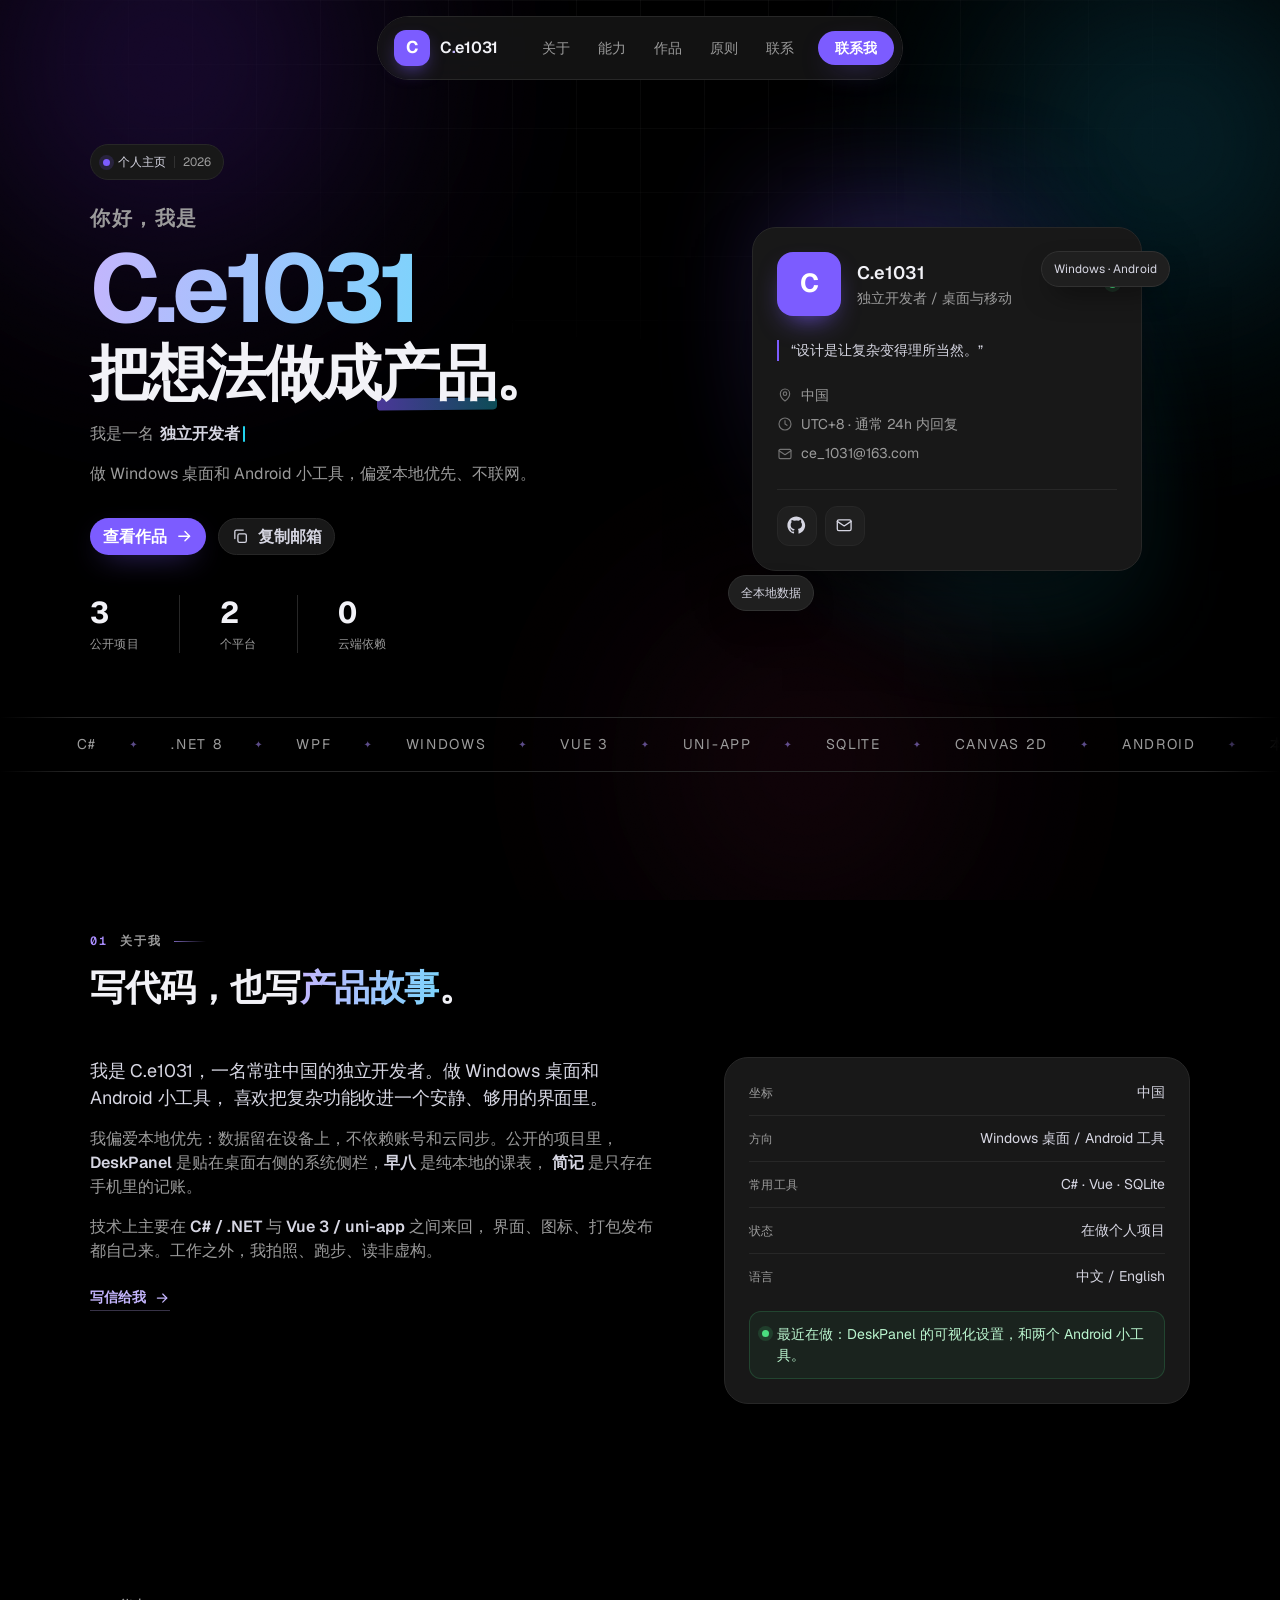
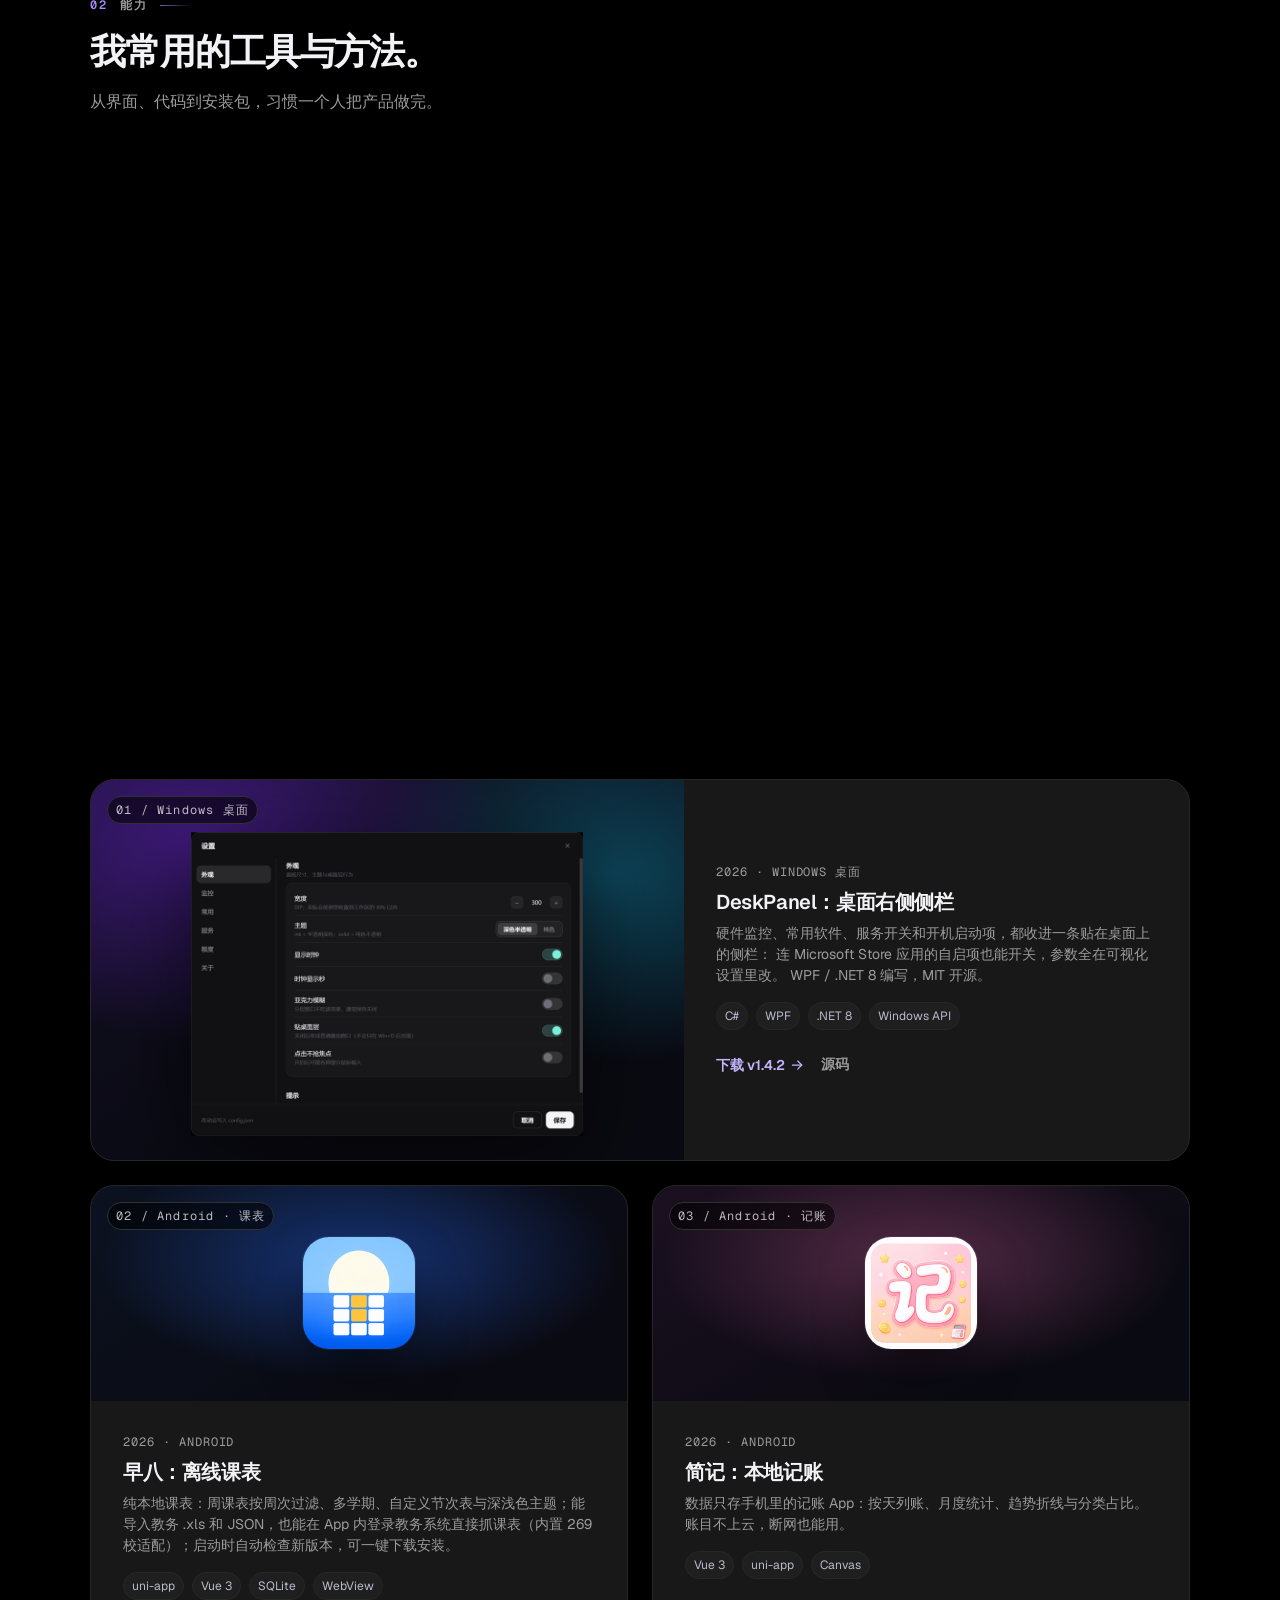
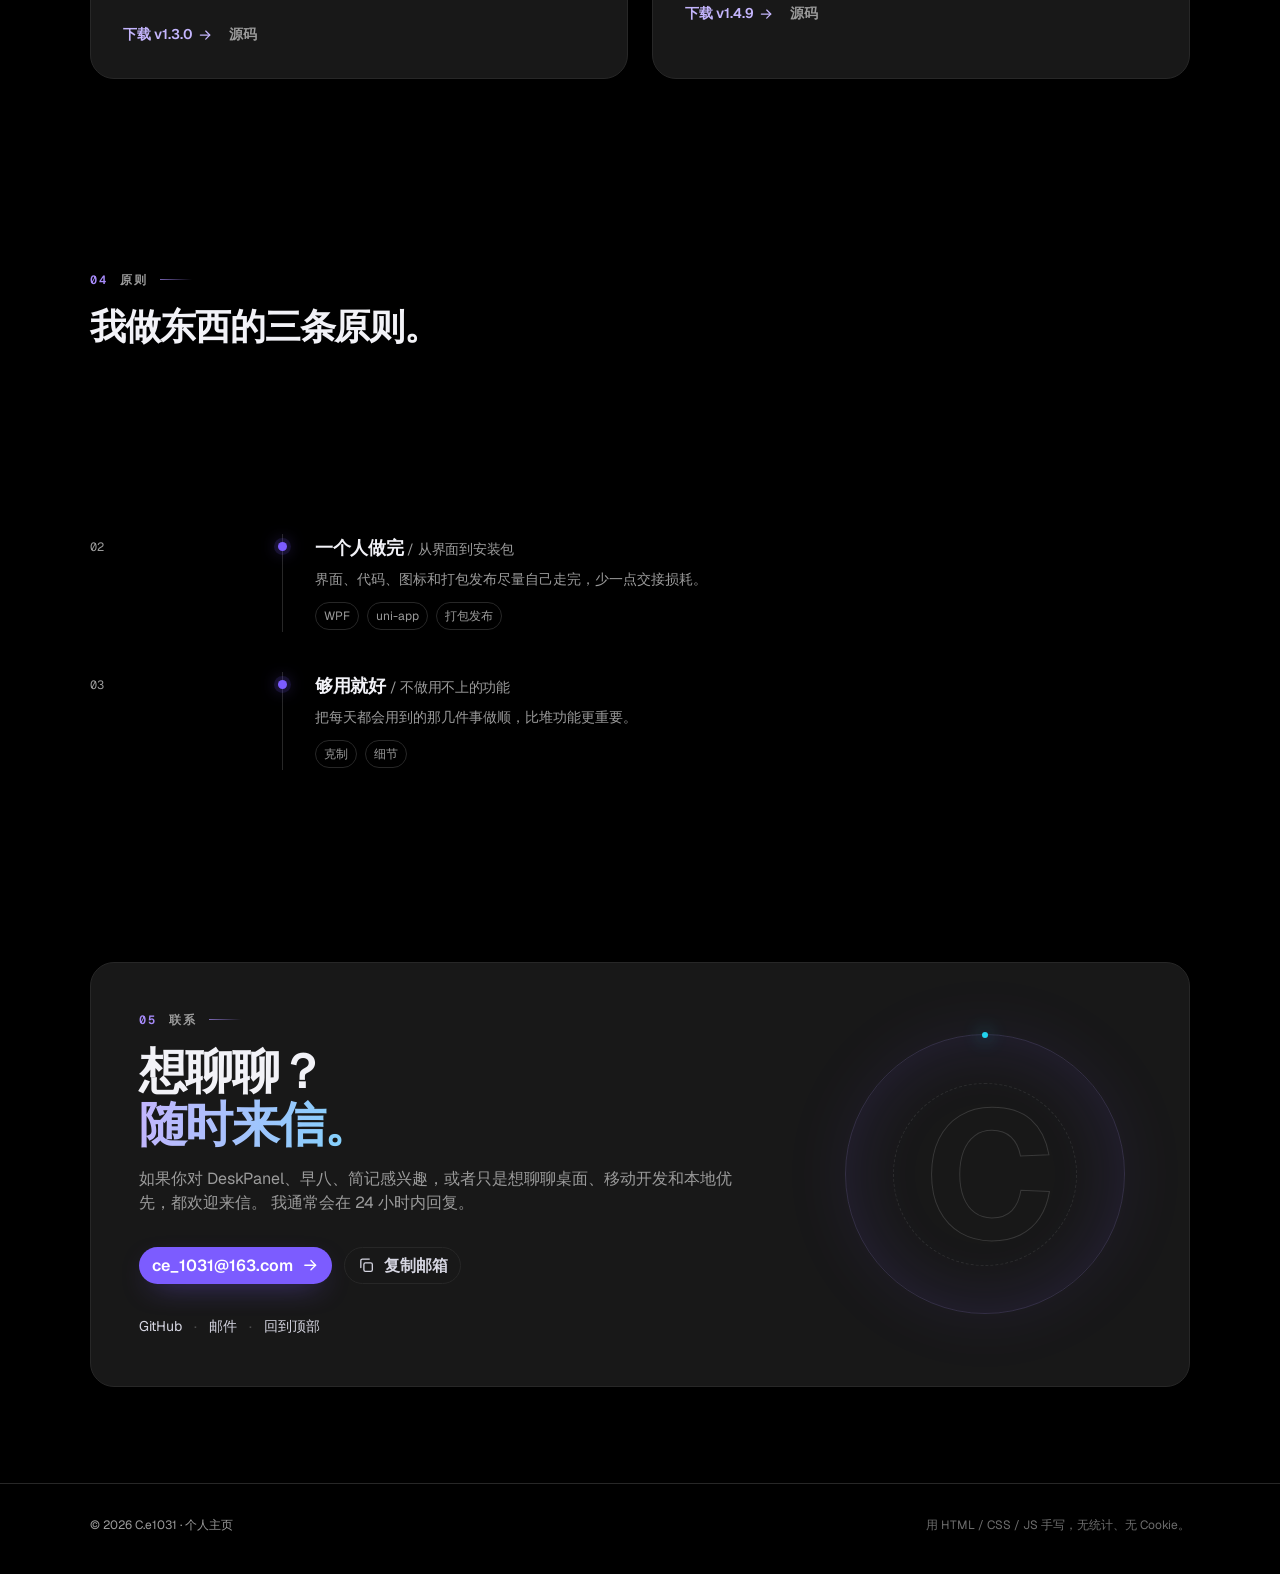
==== commit 055665d9: "早八 v1.3.0" ====
--- a/index.html
+++ b/index.html
@@ -432,7 +432,7 @@
               <ul class="tags"><li>uni-app</li><li>Vue 3</li><li>SQLite</li><li>WebView</li></ul>
               <div class="project__links">
                 <a class="project__link" href="https://github.com/dzy1145/zaoba/releases" target="_blank" rel="noopener noreferrer">
-                  下载 v1.2.9
+                  下载 v1.3.0
                   <svg class="icon" viewBox="0 0 24 24" fill="none" stroke="currentColor" stroke-width="1.8"
                        stroke-linecap="round" stroke-linejoin="round" aria-hidden="true">
                     <path d="M5 12h14" /><path d="m13 6 6 6-6 6" />
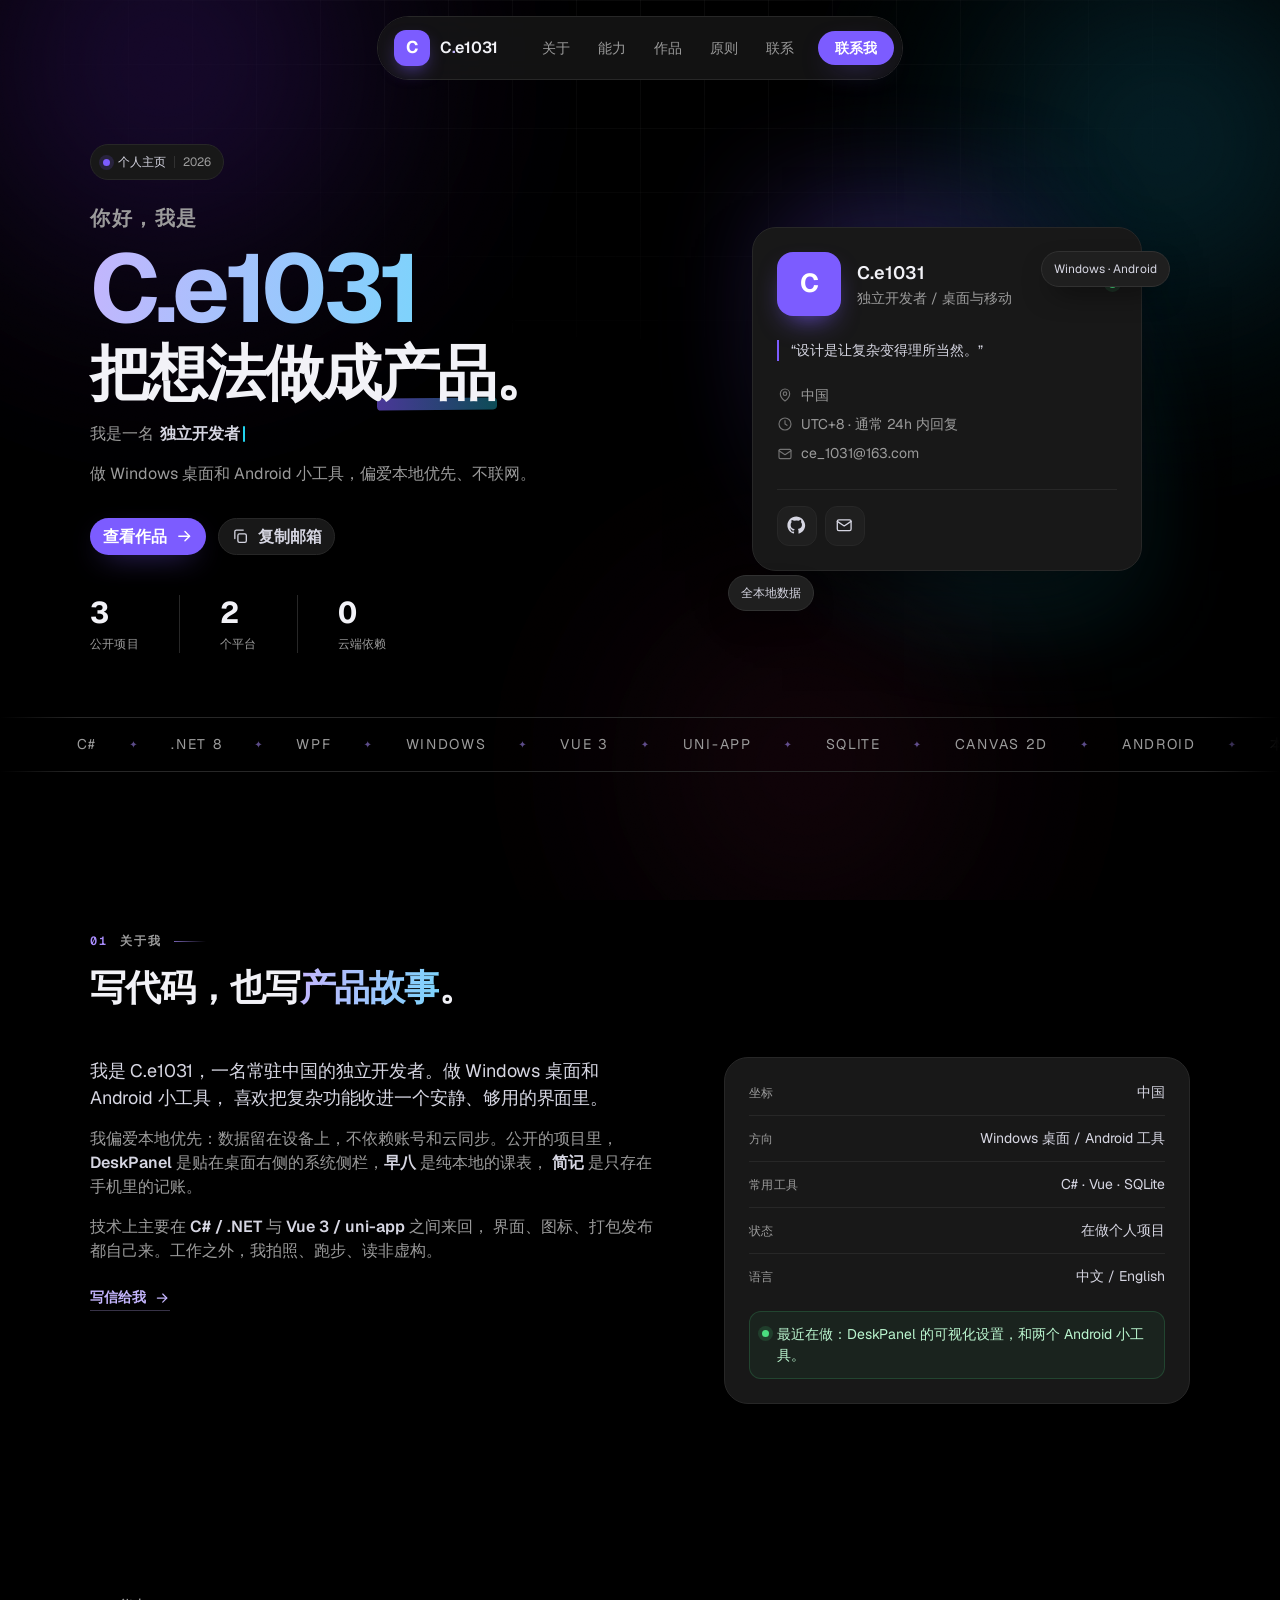
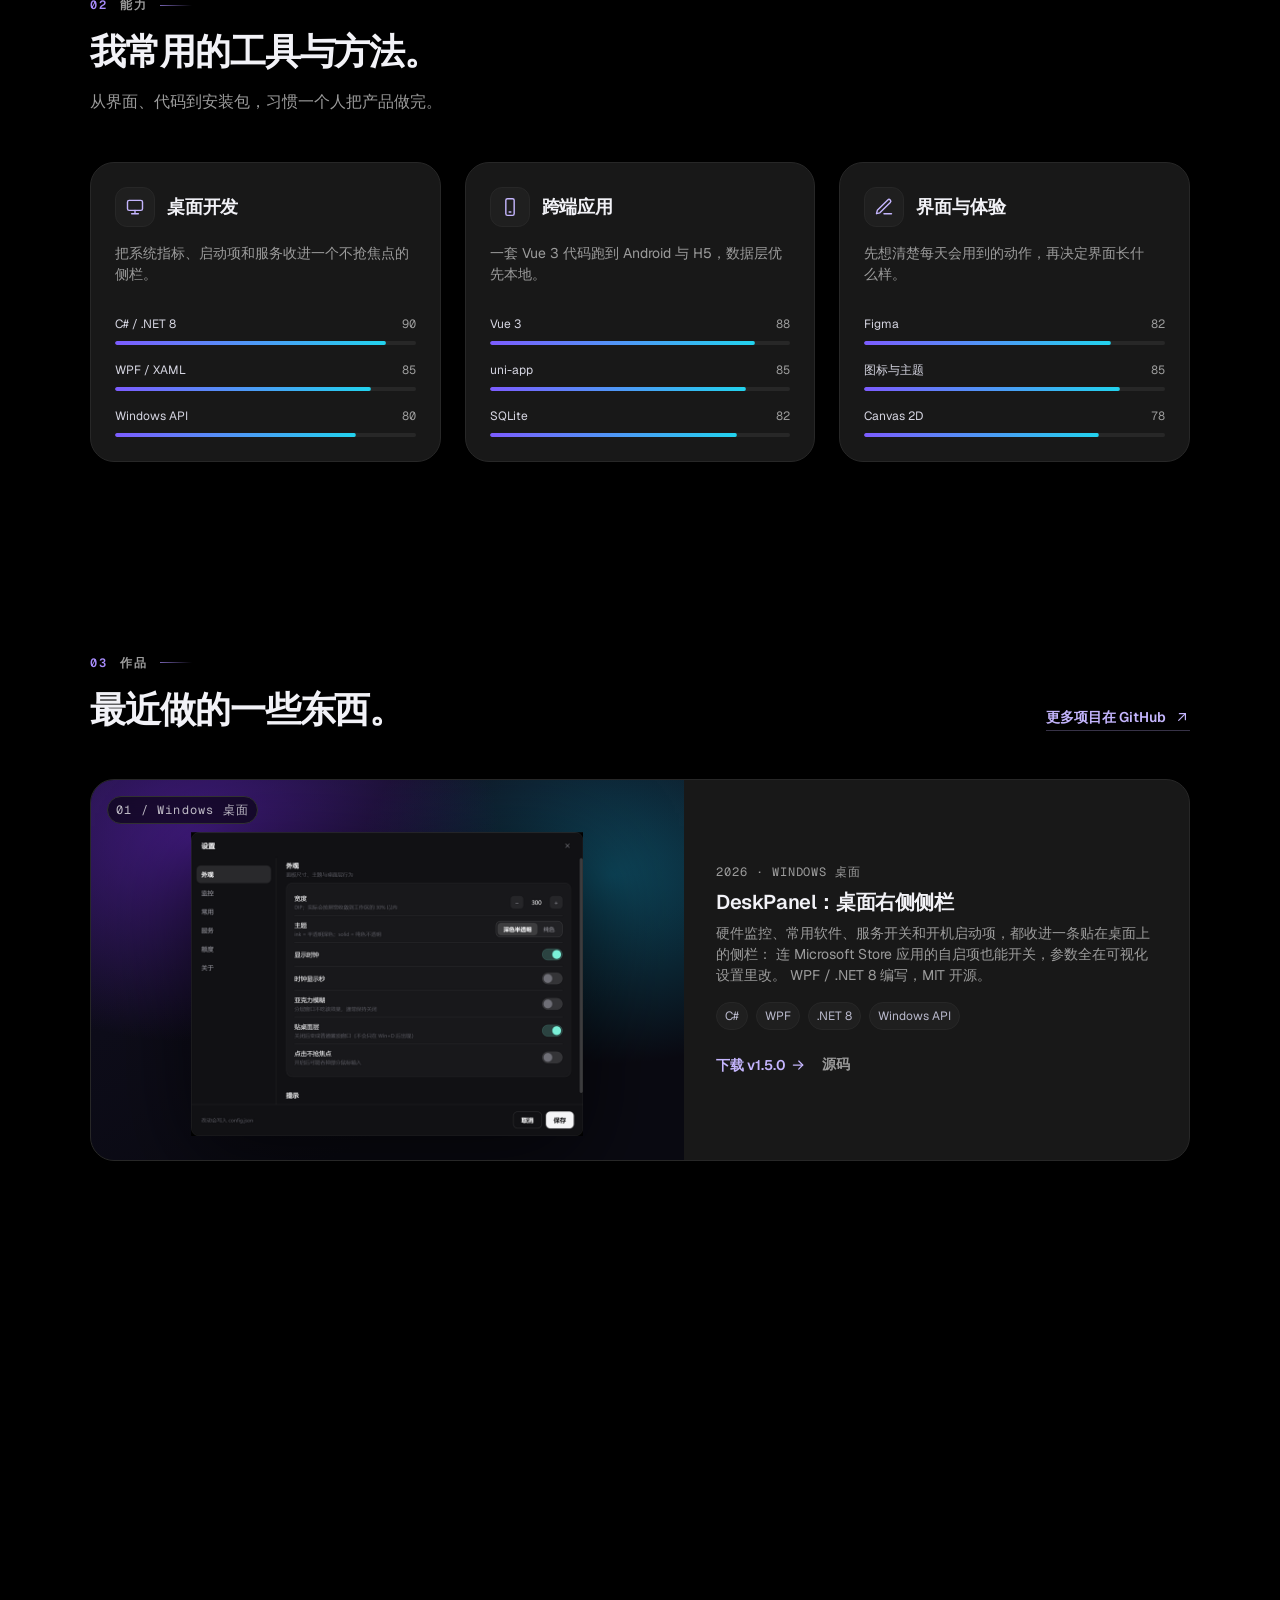
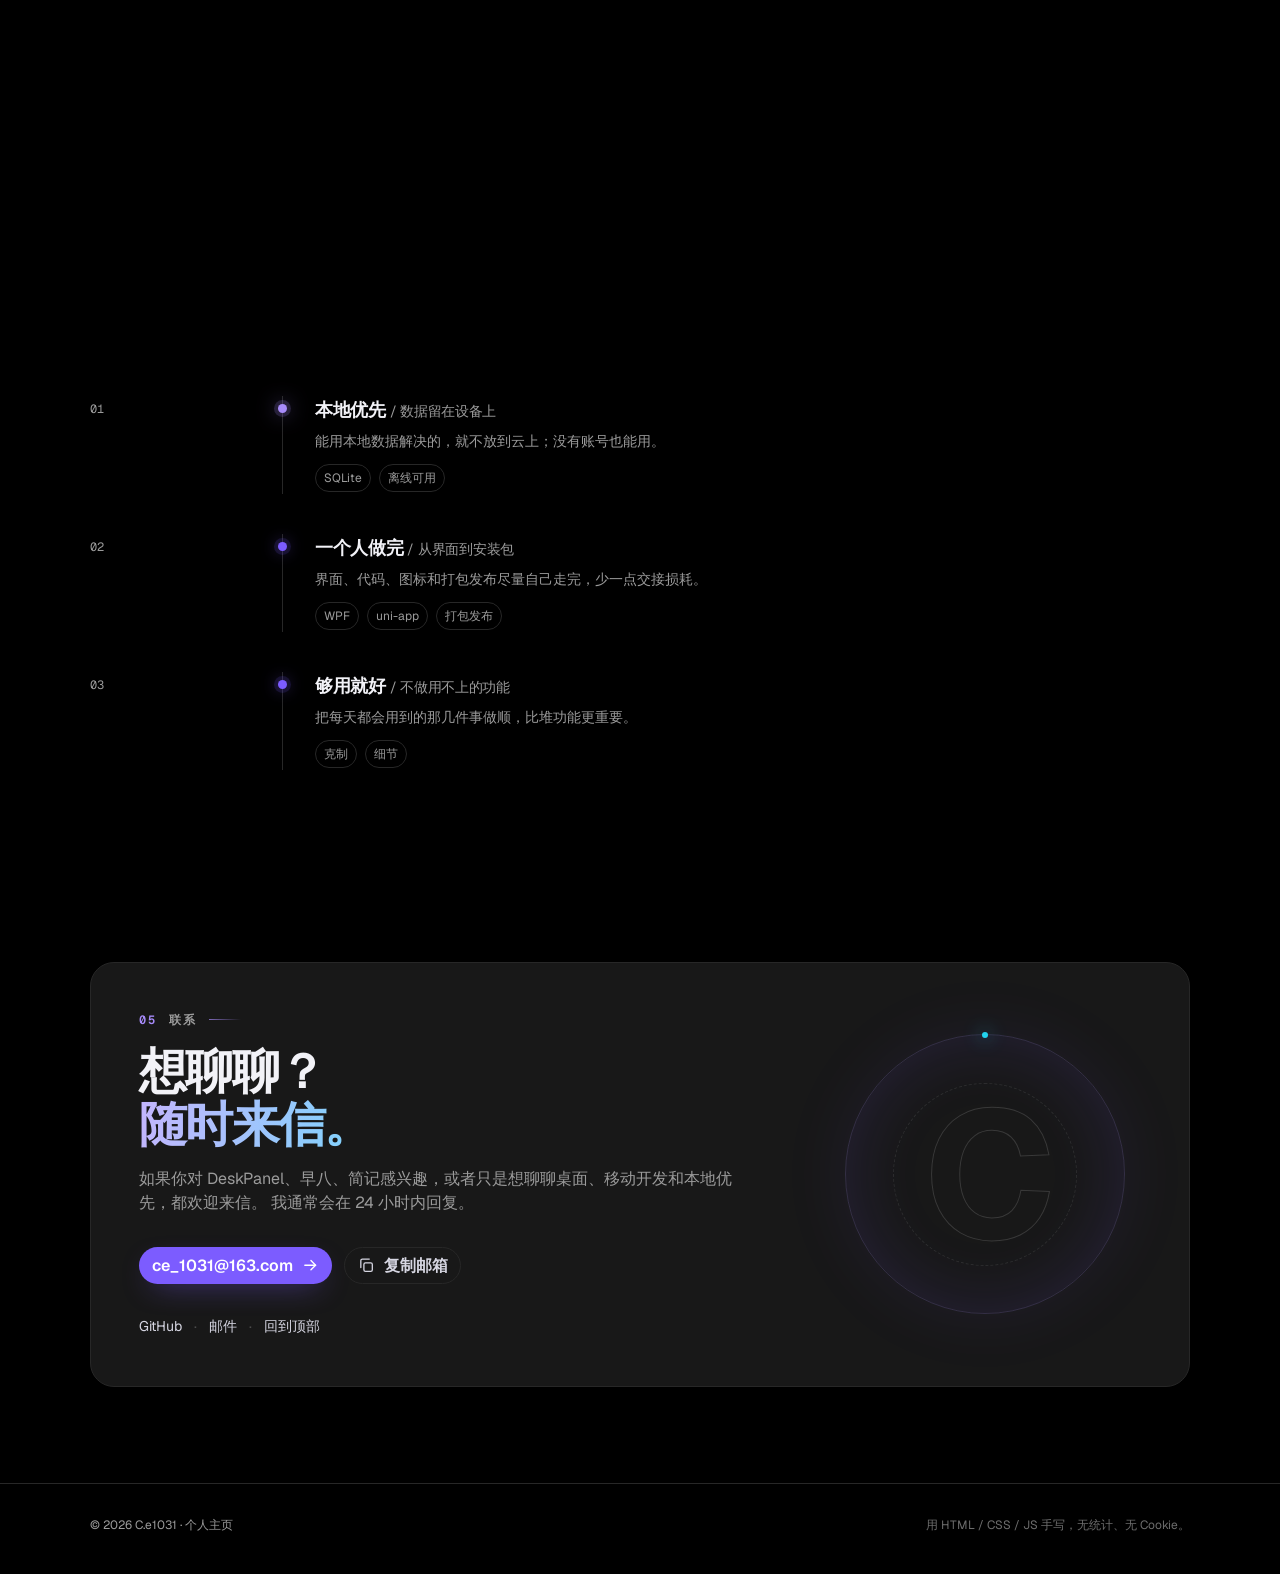
==== commit 89f5c772: "site: DeskPanel v1.5.0" ====
--- a/index.html
+++ b/index.html
@@ -407,7 +407,7 @@
               </ul>
               <div class="project__links">
                 <a class="project__link" href="https://github.com/dzy1145/DeskPanel/releases" target="_blank" rel="noopener noreferrer">
-                  下载 v1.4.2
+                  下载 v1.5.0
                   <svg class="icon" viewBox="0 0 24 24" fill="none" stroke="currentColor" stroke-width="1.8"
                        stroke-linecap="round" stroke-linejoin="round" aria-hidden="true">
                     <path d="M5 12h14" /><path d="m13 6 6 6-6 6" />
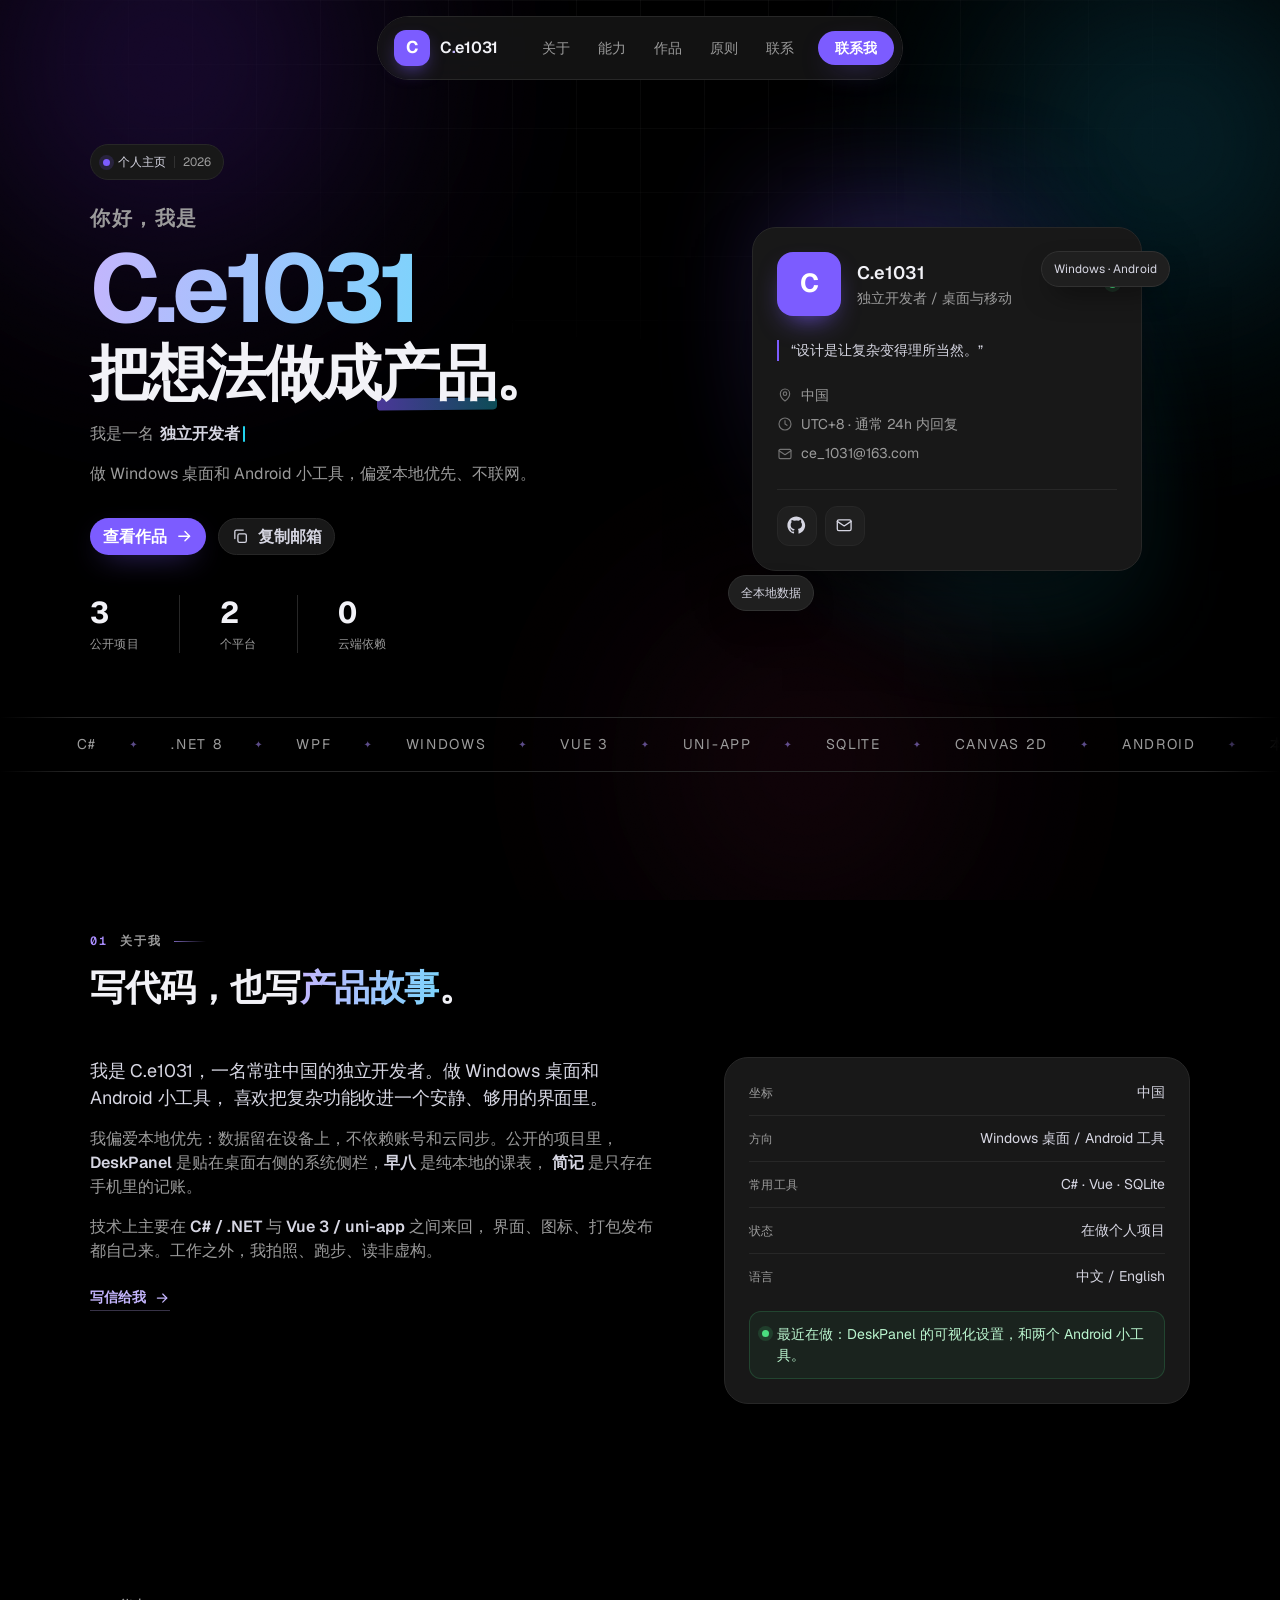
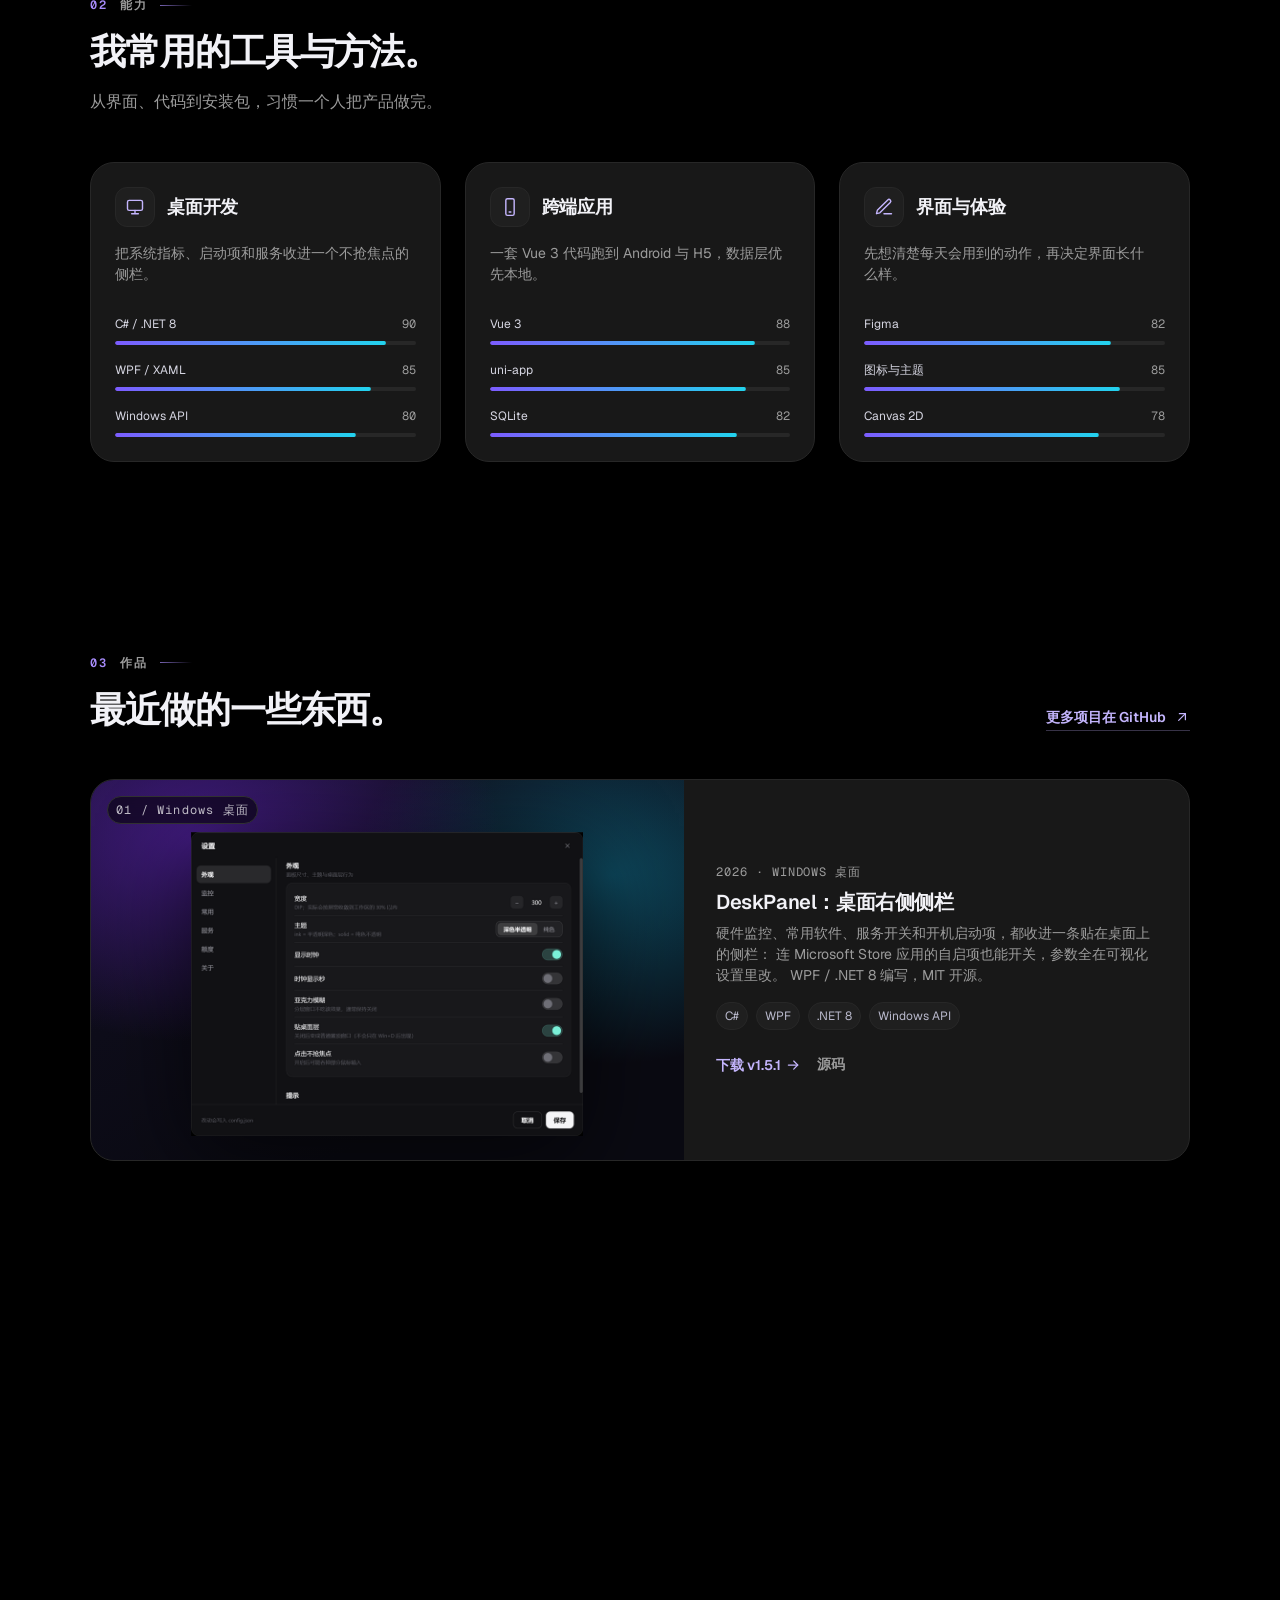
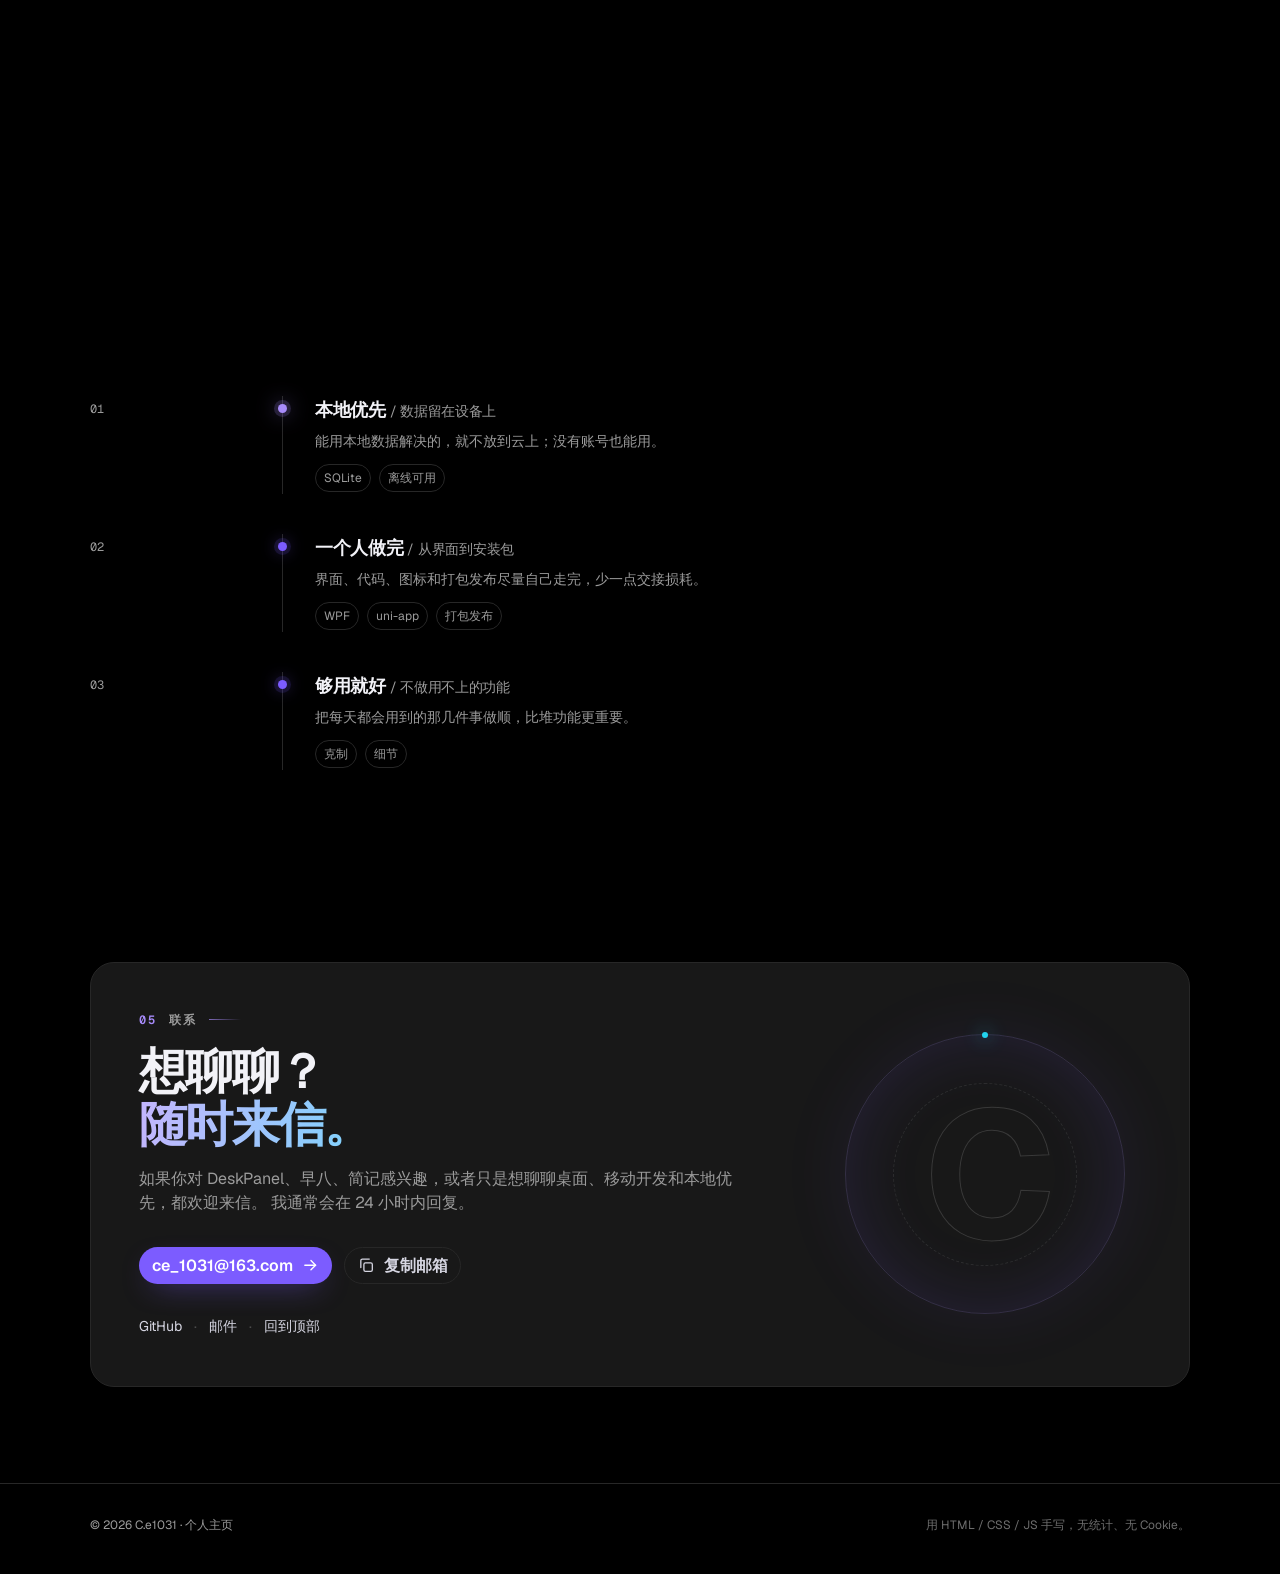
==== commit 172136ac: "site: DeskPanel v1.5.1" ====
--- a/index.html
+++ b/index.html
@@ -407,7 +407,7 @@
               </ul>
               <div class="project__links">
                 <a class="project__link" href="https://github.com/dzy1145/DeskPanel/releases" target="_blank" rel="noopener noreferrer">
-                  下载 v1.5.0
+                  下载 v1.5.1
                   <svg class="icon" viewBox="0 0 24 24" fill="none" stroke="currentColor" stroke-width="1.8"
                        stroke-linecap="round" stroke-linejoin="round" aria-hidden="true">
                     <path d="M5 12h14" /><path d="m13 6 6 6-6 6" />
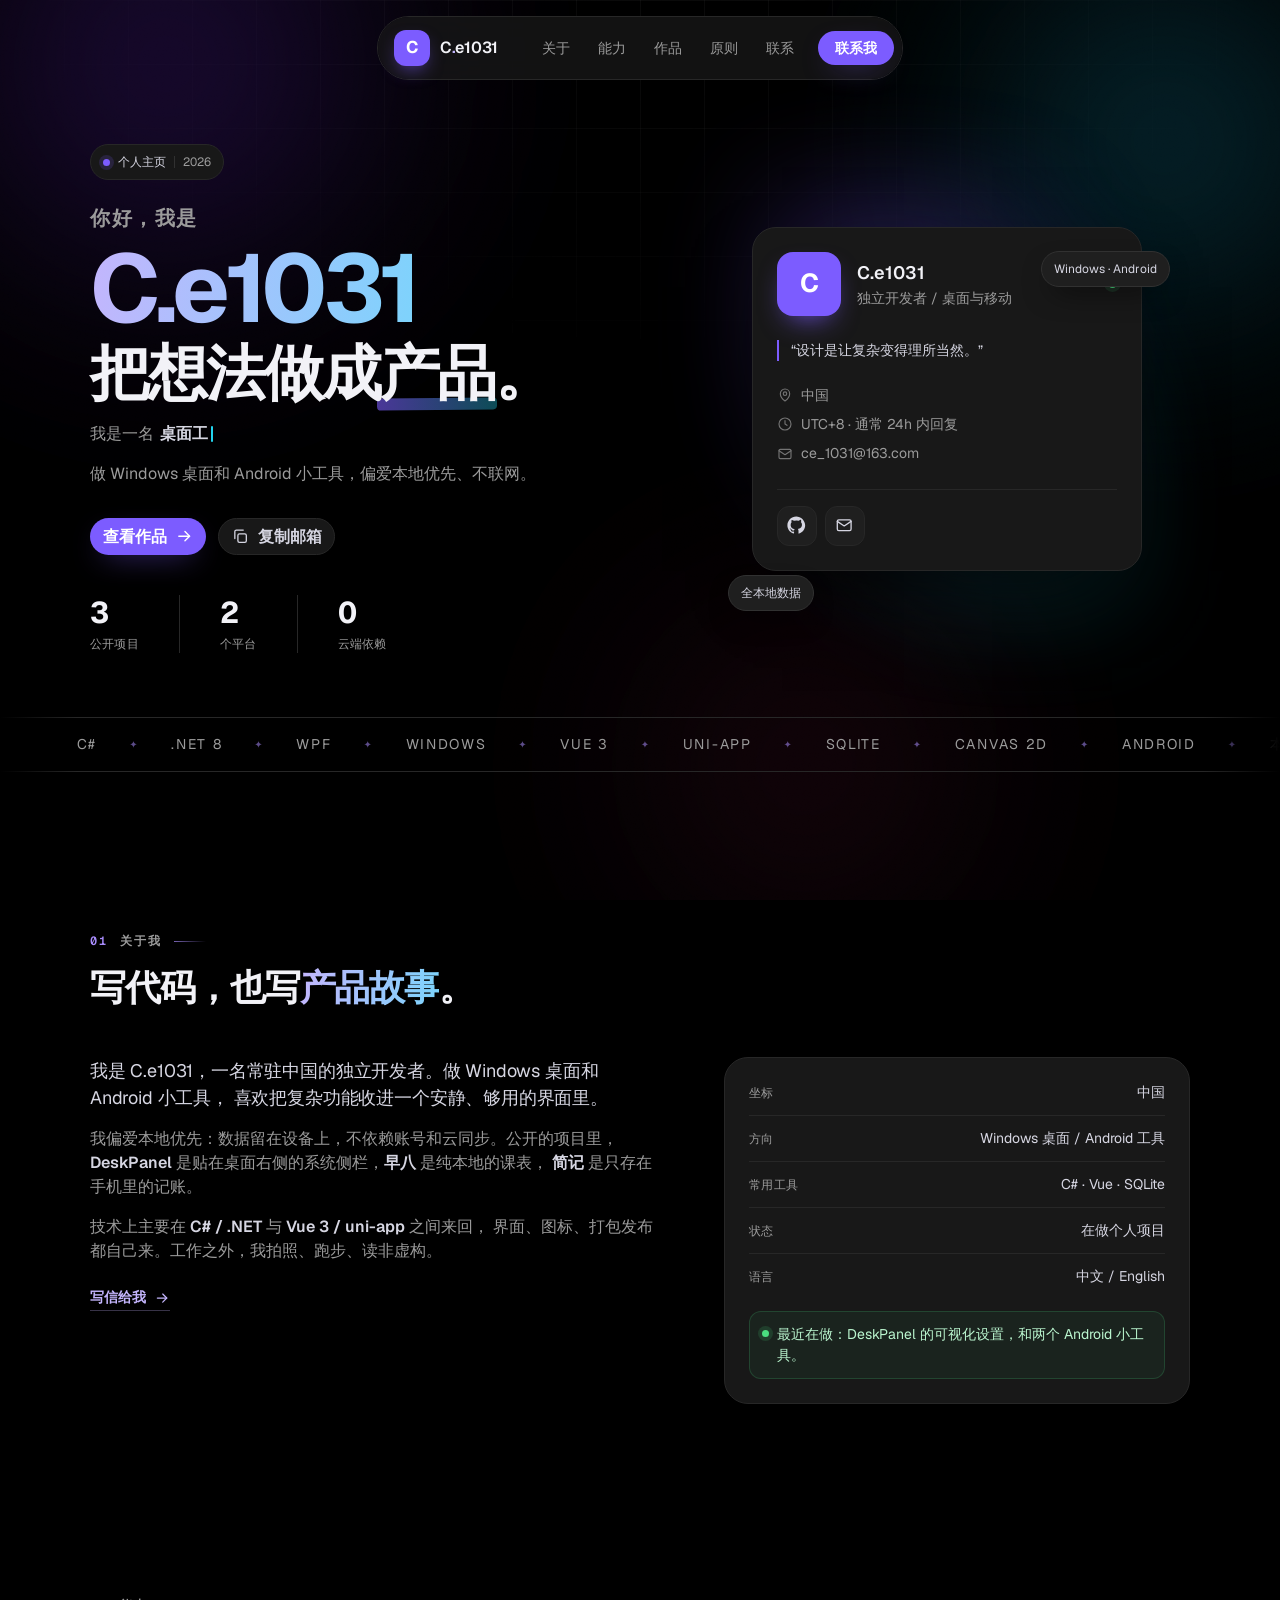
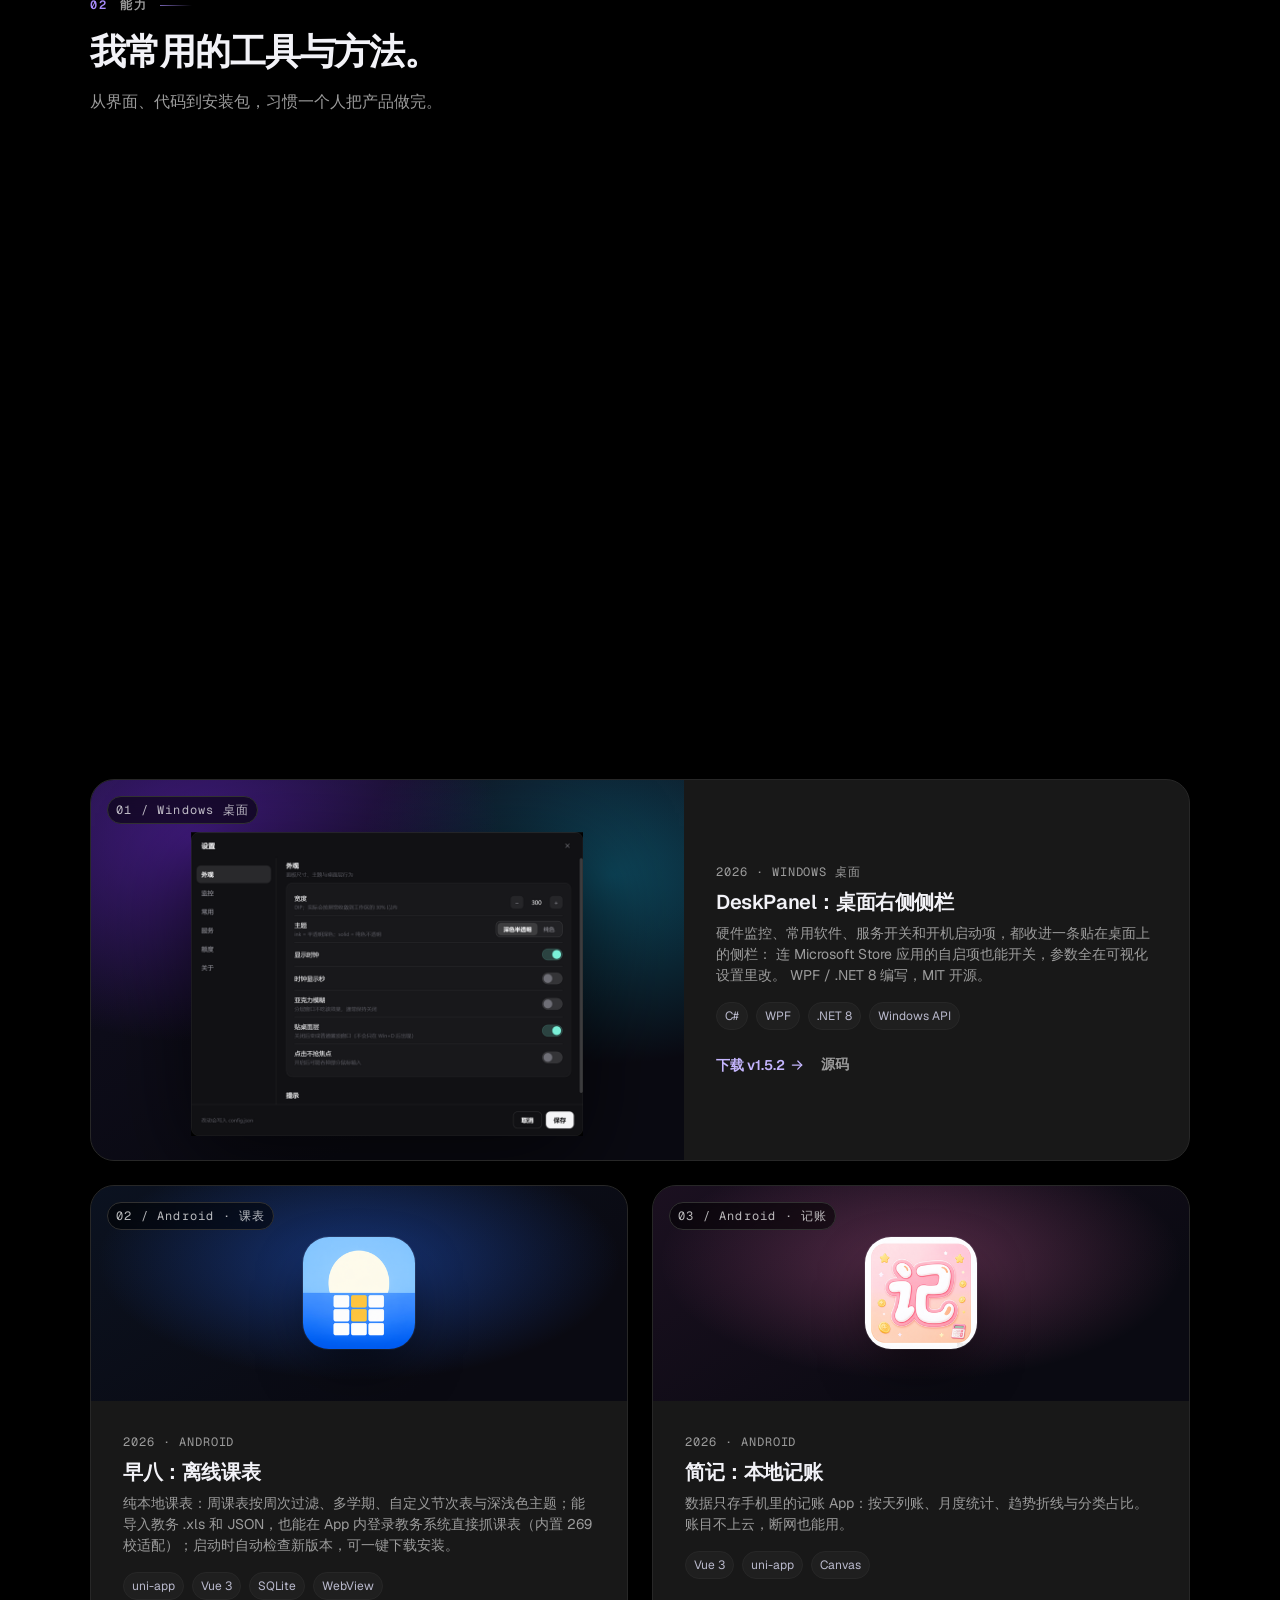
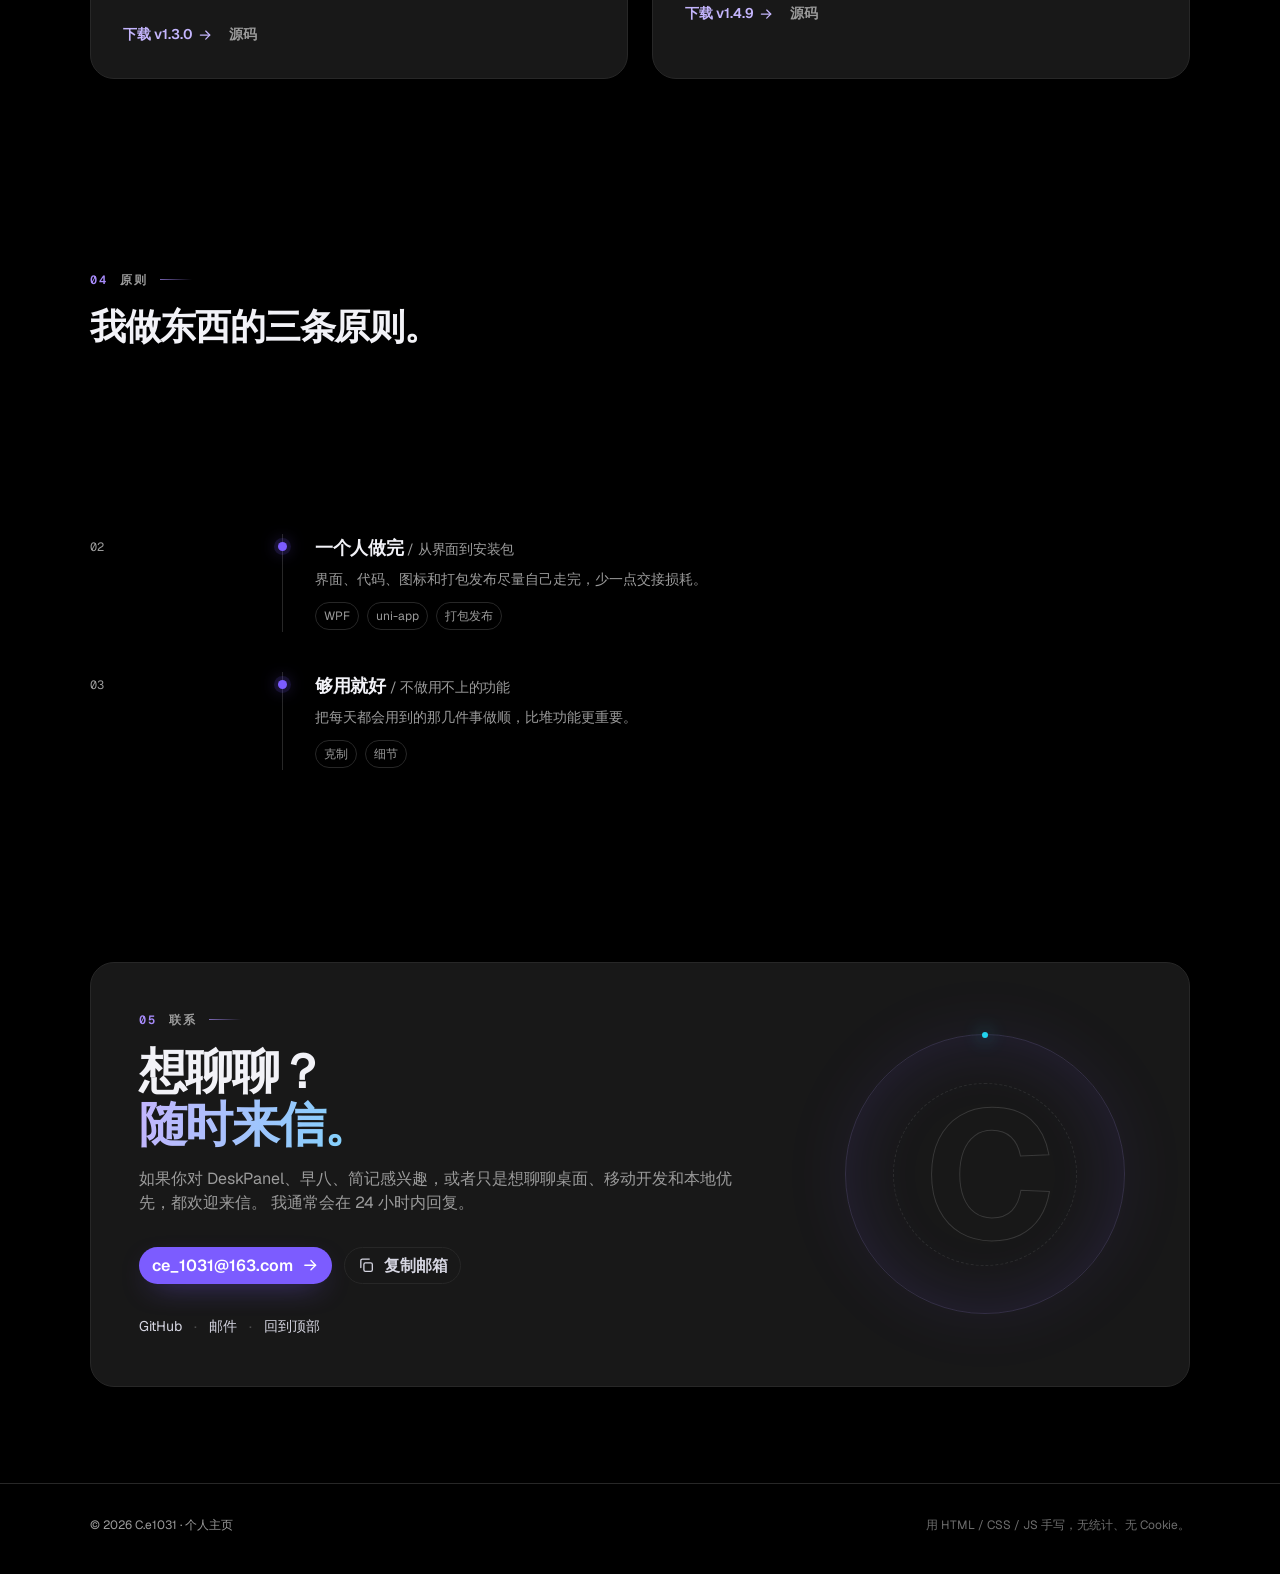
==== commit 2d996b78: "site: DeskPanel v1.5.2" ====
--- a/index.html
+++ b/index.html
@@ -407,7 +407,7 @@
               </ul>
               <div class="project__links">
                 <a class="project__link" href="https://github.com/dzy1145/DeskPanel/releases" target="_blank" rel="noopener noreferrer">
-                  下载 v1.5.1
+                  下载 v1.5.2
                   <svg class="icon" viewBox="0 0 24 24" fill="none" stroke="currentColor" stroke-width="1.8"
                        stroke-linecap="round" stroke-linejoin="round" aria-hidden="true">
                     <path d="M5 12h14" /><path d="m13 6 6 6-6 6" />
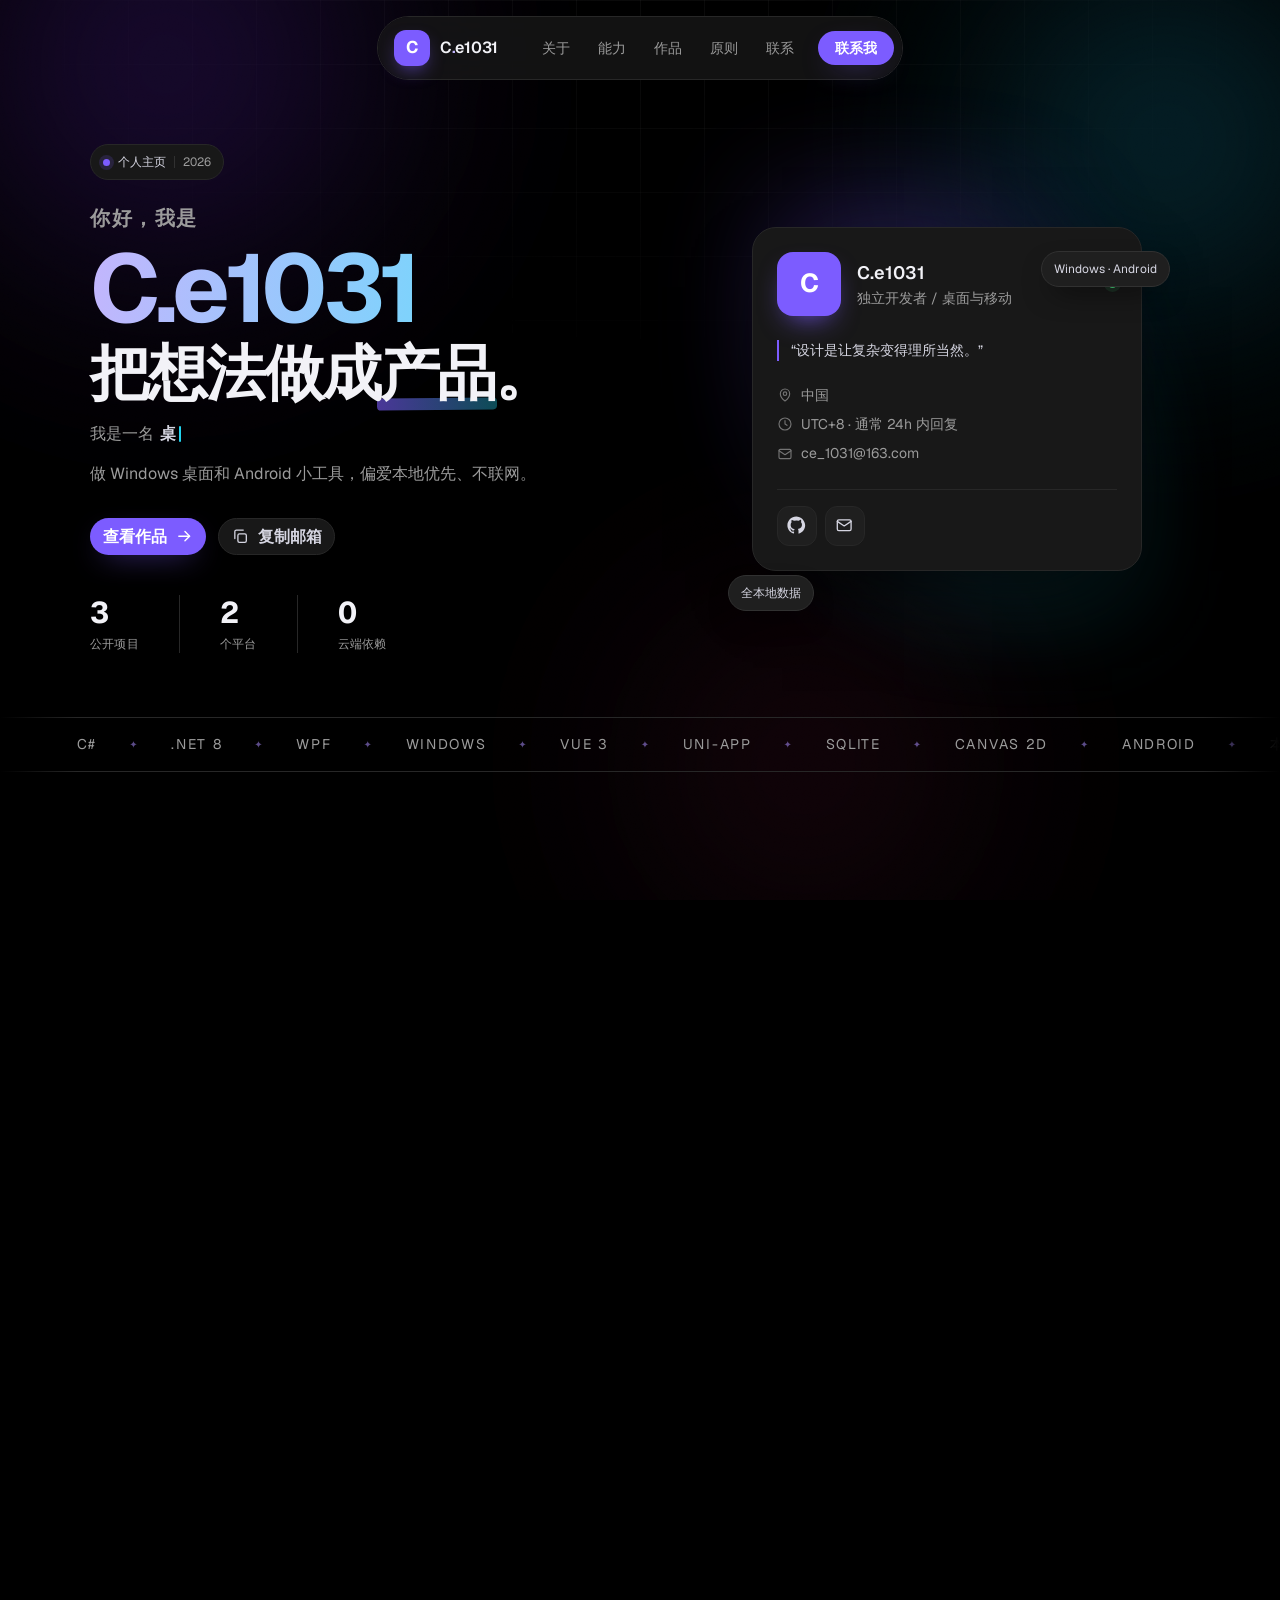
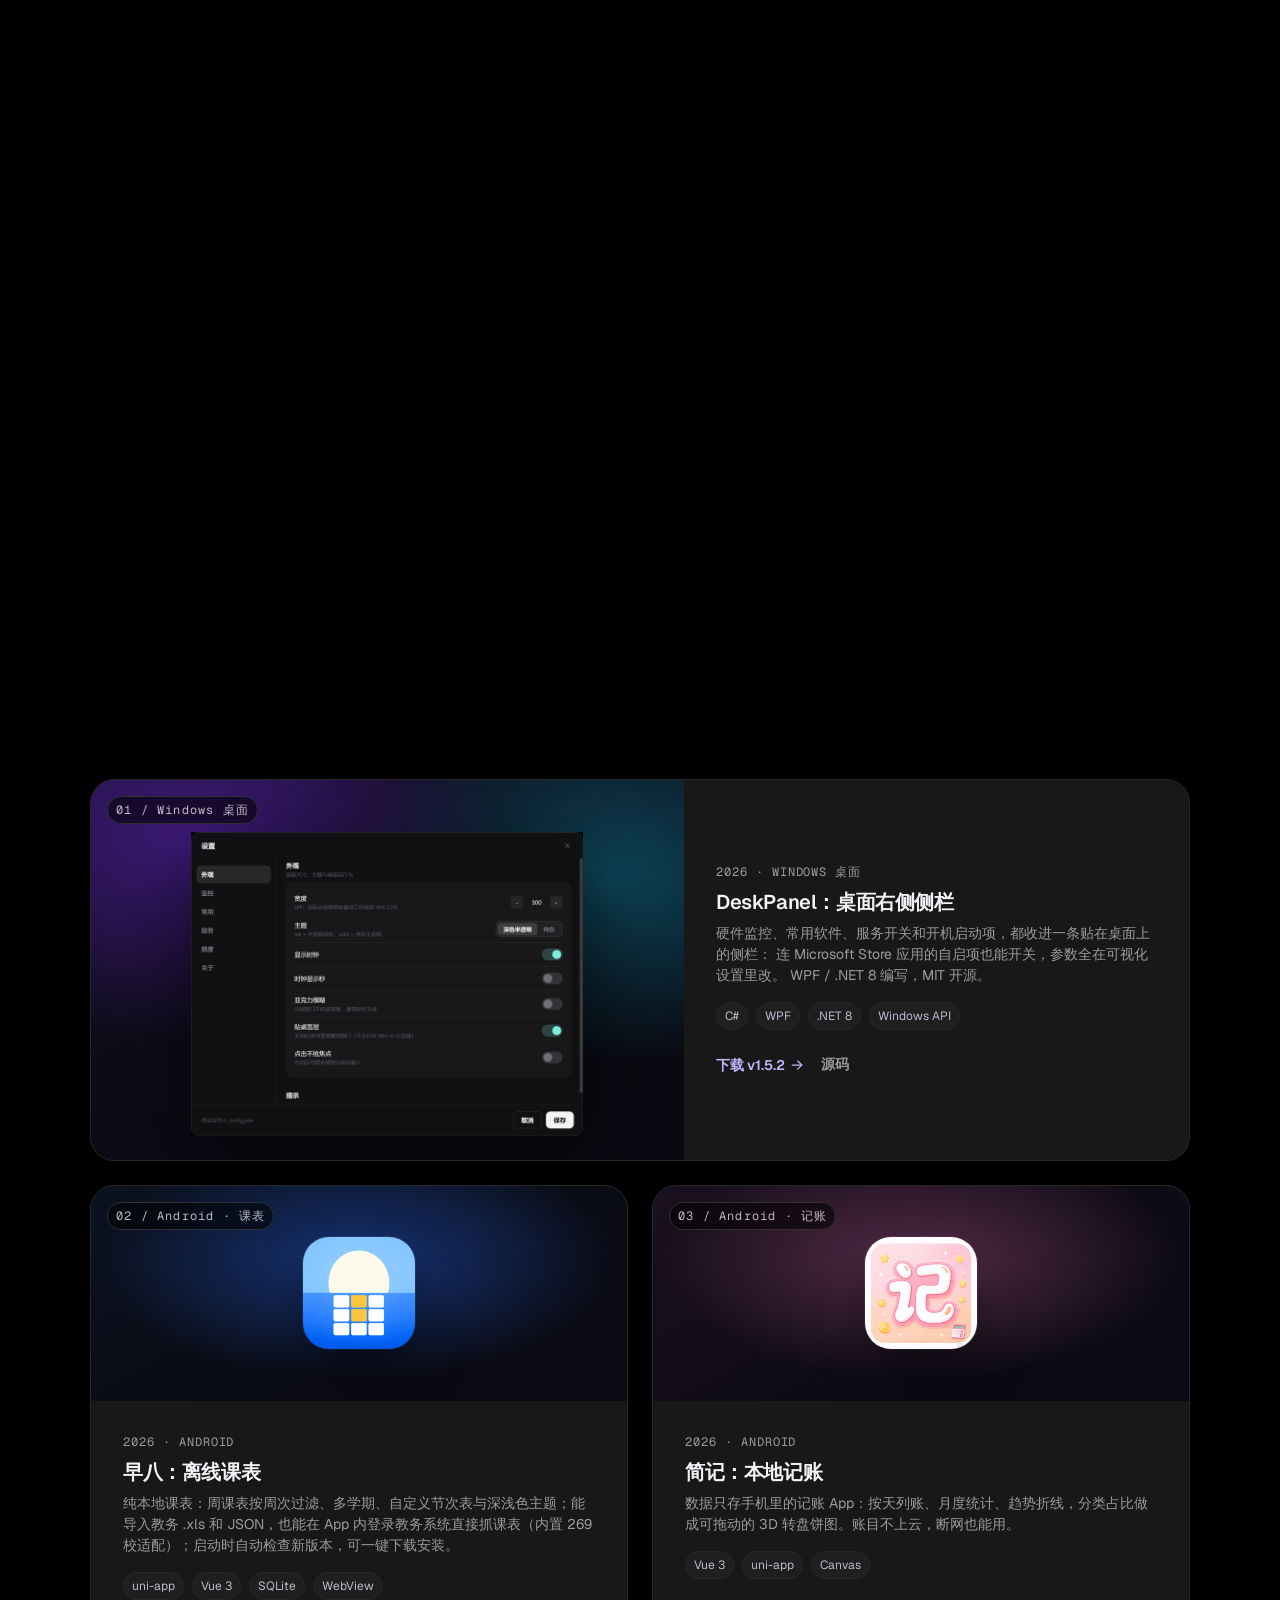
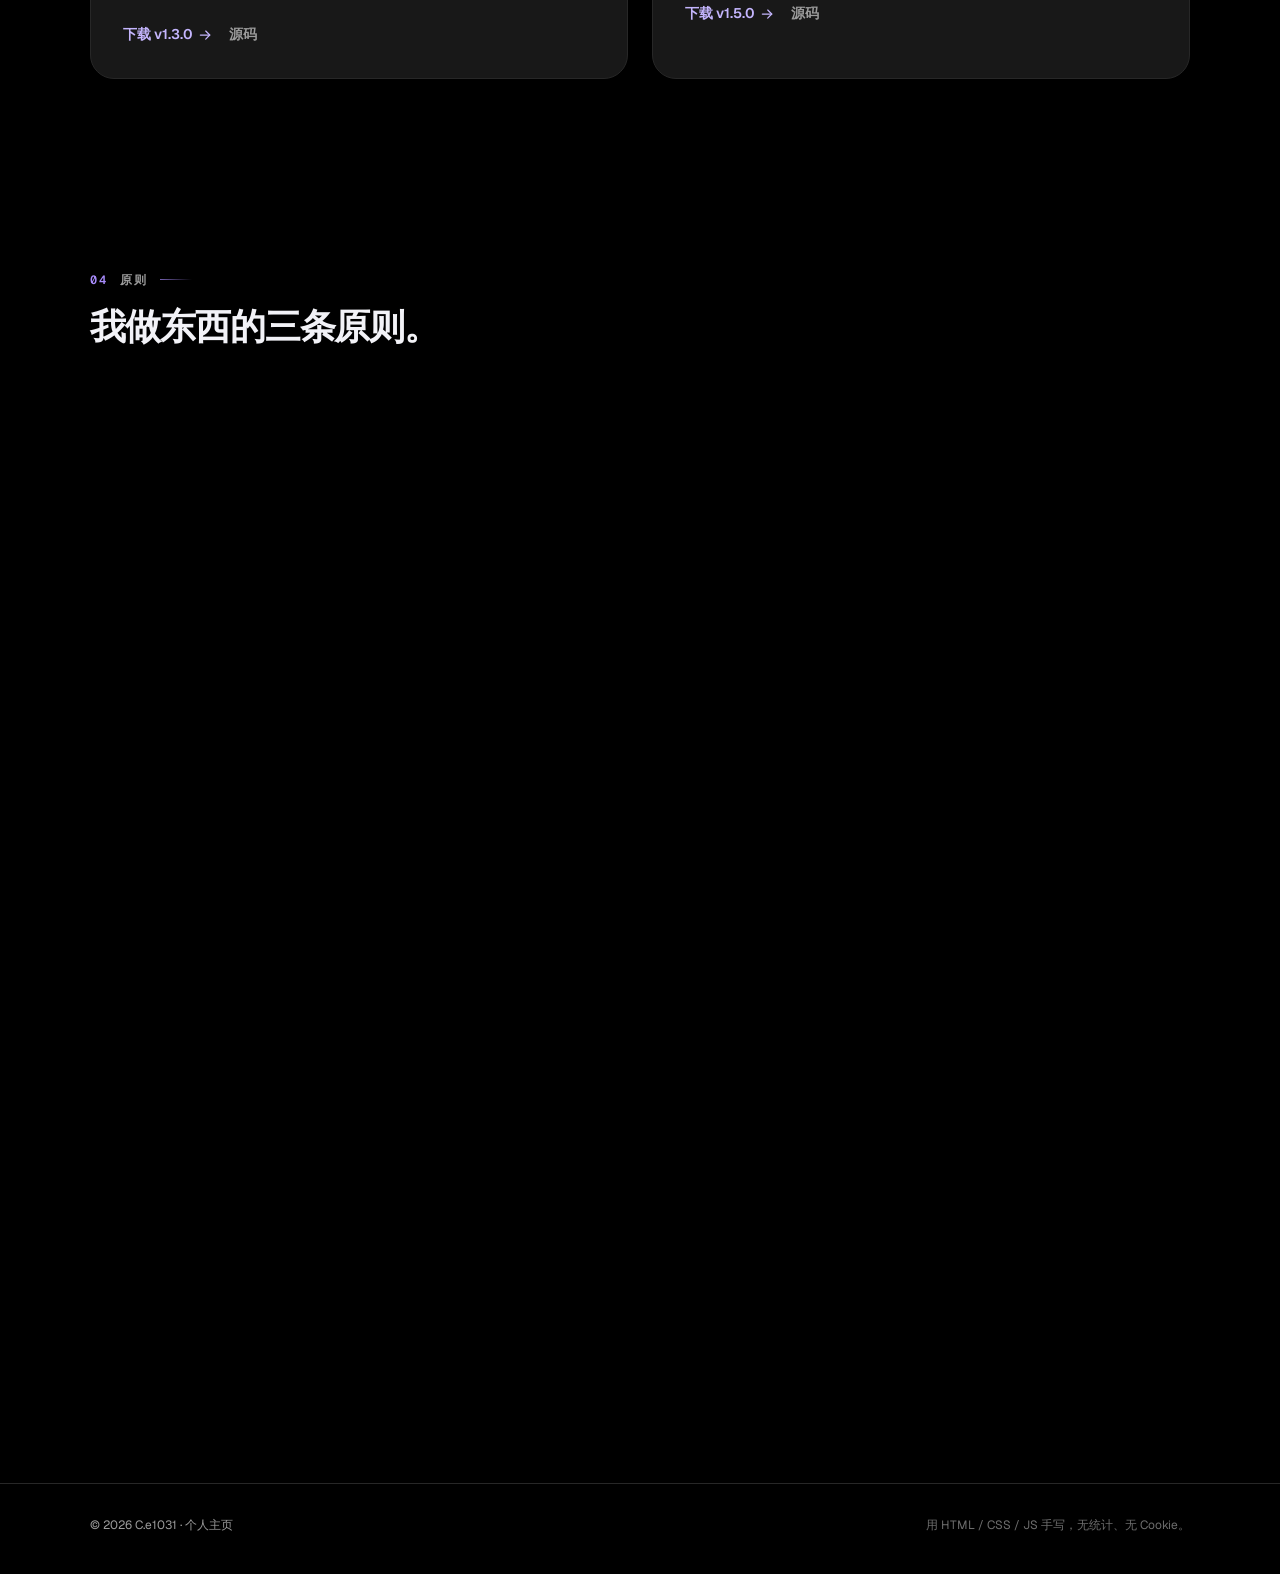
==== commit 65b3f1df: "简记 1.5.0：转盘饼图并主线，只更新简记这一段" ====
--- a/index.html
+++ b/index.html
@@ -1,571 +1,571 @@
-<!DOCTYPE html>
-<html lang="zh-CN" class="no-js">
-<head>
-  <meta charset="utf-8" />
-  <meta name="viewport" content="width=device-width, initial-scale=1" />
-  <title>C.e1031 · 独立开发者</title>
-  <meta name="description" content="C.e1031 的个人主页：独立开发者，做 Windows 桌面与 Android 小工具，偏爱本地优先、不联网。" />
-  <meta name="author" content="C.e1031" />
-  <meta name="theme-color" content="#000000" />
-  <meta name="color-scheme" content="dark" />
-
-  <!-- 社交分享信息：已指向 GitHub Pages 域名 -->
-  <meta property="og:type" content="website" />
-  <meta property="og:url" content="https://dzy1145.github.io/" />
-  <meta property="og:locale" content="zh_CN" />
-  <meta property="og:site_name" content="C.e1031" />
-  <meta property="og:title" content="C.e1031 · 独立开发者" />
-  <meta property="og:description" content="独立开发者，做 Windows 桌面与 Android 小工具，偏爱本地优先、不联网。" />
-  <meta property="og:image" content="https://dzy1145.github.io/assets/og.png" />
-  <meta property="og:image:width" content="1200" />
-  <meta property="og:image:height" content="630" />
-  <meta property="og:image:alt" content="C.e1031 · 独立开发者" />
-  <meta name="twitter:card" content="summary_large_image" />
-  <meta name="twitter:image" content="https://dzy1145.github.io/assets/og.png" />
-
-  <link rel="canonical" href="https://dzy1145.github.io/" />
-  <link rel="preload" href="assets/fonts/Geist-Variable.woff2" as="font" type="font/woff2" crossorigin />
-  <link rel="icon" href="assets/favicon.svg" type="image/svg+xml" />
-  <link rel="stylesheet" href="styles.css" />
-
-  <script>
-    document.documentElement.classList.remove('no-js');
-    document.documentElement.classList.add('js');
-  </script>
-
-  <!-- 结构化数据：方便搜索引擎识别。上线后替换 url / sameAs -->
-  <script type="application/ld+json">
-    {
-      "@context": "https://schema.org",
-      "@type": "Person",
-      "name": "C.e1031",
-      "jobTitle": "独立开发者",
-      "email": "ce_1031@163.com",
-      "url": "https://dzy1145.github.io",
-      "sameAs": ["https://github.com/dzy1145"]
-    }
-  </script>
-</head>
-<body>
-  <a class="skip-link" href="#main">跳到主要内容</a>
-
-  <!-- 背景层：网格 + 光晕 + 噪点，纯 CSS，无图片 -->
-  <div class="bg" aria-hidden="true">
-    <div class="bg__grid"></div>
-    <div class="bg__glow bg__glow--one"></div>
-    <div class="bg__glow bg__glow--two"></div>
-    <div class="bg__glow bg__glow--three"></div>
-    <div class="bg__noise"></div>
-  </div>
-
-  <header class="site-header" id="siteHeader">
-    <div class="header__inner">
-      <a class="logo" href="#top" aria-label="C.e1031 首页">
-        <span class="logo__mark" aria-hidden="true">C</span>
-        <span class="logo__text">C<span class="logo__dot">.</span>e1031</span>
-      </a>
-
-      <nav class="nav" id="nav" aria-label="主导航">
-        <a class="nav__link" href="#about" data-nav>关于</a>
-        <a class="nav__link" href="#skills" data-nav>能力</a>
-        <a class="nav__link" href="#work" data-nav>作品</a>
-        <a class="nav__link" href="#journey" data-nav>原则</a>
-        <a class="nav__link" href="#contact" data-nav>联系</a>
-        <a class="btn btn--sm btn--primary nav__cta" href="mailto:ce_1031@163.com">联系我</a>
-      </nav>
-
-      <button class="menu-toggle" id="menuToggle" type="button"
-              aria-expanded="false" aria-controls="nav" aria-label="打开菜单">
-        <span></span><span></span>
-      </button>
-    </div>
-  </header>
-
-  <main id="main">
-    <!-- ============ 01 首屏 ============ -->
-    <section class="hero" id="top">
-      <div class="container hero__inner">
-        <div class="hero__copy">
-          <p class="pill" data-reveal>
-            <span class="dot"></span>
-            个人主页
-            <span class="pill__sep" aria-hidden="true"></span>
-            <span class="pill__muted">2026</span>
-          </p>
-
-          <h1 class="hero__title" data-reveal style="--d:.05s">
-            <span class="hero__hello">你好，我是</span>
-            <span class="hero__name grad-text">C.e1031</span>
-            <span class="hero__statement">把想法做成<span class="hero__accent">产品</span>。</span>
-          </h1>
-
-          <p class="hero__role" data-reveal style="--d:.1s">
-            我是一名
-            <span class="typed" data-typed>独立开发者</span><span class="caret" aria-hidden="true"></span>
-          </p>
-
-          <p class="hero__desc" data-reveal style="--d:.15s">
-            做 Windows 桌面和 Android 小工具，偏爱本地优先、不联网。
-          </p>
-
-          <div class="hero__actions" data-reveal style="--d:.2s">
-            <a class="btn btn--primary" href="#work">
-              查看作品
-              <svg class="icon" viewBox="0 0 24 24" fill="none" stroke="currentColor" stroke-width="1.8"
-                   stroke-linecap="round" stroke-linejoin="round" aria-hidden="true">
-                <path d="M5 12h14" /><path d="m13 6 6 6-6 6" />
-              </svg>
-            </a>
-            <button class="btn btn--ghost" type="button" data-copy="ce_1031@163.com">
-              <svg class="icon" viewBox="0 0 24 24" fill="none" stroke="currentColor" stroke-width="1.7"
-                   stroke-linecap="round" stroke-linejoin="round" aria-hidden="true">
-                <rect x="9" y="9" width="11" height="11" rx="2" />
-                <path d="M5 15V6a2 2 0 0 1 2-2h9" />
-              </svg>
-              复制邮箱
-            </button>
-          </div>
-
-          <div class="stats" data-reveal style="--d:.25s">
-            <div class="stat">
-              <span class="stat__num" data-count="3" data-suffix="">3</span>
-              <span class="stat__label">公开项目</span>
-            </div>
-            <div class="stat">
-              <span class="stat__num" data-count="2" data-suffix="">2</span>
-              <span class="stat__label">个平台</span>
-            </div>
-            <div class="stat">
-              <span class="stat__num" data-count="0" data-suffix="">0</span>
-              <span class="stat__label">云端依赖</span>
-            </div>
-          </div>
-        </div>
-
-        <!-- 名片卡：所有文字都可在 README 的替换清单里找到 -->
-        <div class="hero__visual" data-reveal style="--d:.2s" data-tilt>
-          <div class="hero__halo" aria-hidden="true"></div>
-
-          <div class="id-card" data-spotlight>
-            <div class="id-card__head">
-              <div class="avatar" aria-hidden="true"><span>C</span></div>
-              <div class="id-card__who">
-                <p class="id-card__name">C.e1031</p>
-                <p class="id-card__role">独立开发者 / 桌面与移动</p>
-              </div>
-              <span class="status" title="在做个人项目"><span class="sr-only">在做个人项目</span></span>
-            </div>
-
-            <p class="id-card__quote">“设计是让复杂变得理所当然。”</p>
-
-            <ul class="id-card__meta">
-              <li>
-                <svg class="icon" viewBox="0 0 24 24" fill="none" stroke="currentColor" stroke-width="1.7"
-                     stroke-linecap="round" stroke-linejoin="round" aria-hidden="true">
-                  <path d="M12 21s-7-5.2-7-11a7 7 0 1 1 14 0c0 5.8-7 11-7 11Z" />
-                  <circle cx="12" cy="10" r="2.6" />
-                </svg>
-                中国
-              </li>
-              <li>
-                <svg class="icon" viewBox="0 0 24 24" fill="none" stroke="currentColor" stroke-width="1.7"
-                     stroke-linecap="round" stroke-linejoin="round" aria-hidden="true">
-                  <circle cx="12" cy="12" r="9" /><path d="M12 7v5l3 2" />
-                </svg>
-                UTC+8 · 通常 24h 内回复
-              </li>
-              <li>
-                <svg class="icon" viewBox="0 0 24 24" fill="none" stroke="currentColor" stroke-width="1.7"
-                     stroke-linecap="round" stroke-linejoin="round" aria-hidden="true">
-                  <rect x="3" y="5" width="18" height="14" rx="2" /><path d="m3 7 9 6 9-6" />
-                </svg>
-                <a href="mailto:ce_1031@163.com">ce_1031@163.com</a>
-              </li>
-            </ul>
-
-            <div class="id-card__socials">
-              <a href="https://github.com/dzy1145" target="_blank" rel="noopener noreferrer" aria-label="GitHub">
-                <svg class="icon" viewBox="0 0 24 24" fill="currentColor" aria-hidden="true">
-                  <path d="M12 .5C5.7.5.5 5.7.5 12c0 5.1 3.3 9.4 7.9 10.9.6.1.8-.3.8-.6v-2c-3.2.7-3.9-1.5-3.9-1.5-.5-1.3-1.3-1.7-1.3-1.7-1.1-.7.1-.7.1-.7 1.2.1 1.8 1.2 1.8 1.2 1 1.8 2.7 1.3 3.4 1 .1-.8.4-1.3.8-1.6-2.6-.3-5.3-1.3-5.3-5.7 0-1.3.5-2.3 1.2-3.1-.1-.3-.5-1.5.1-3.1 0 0 1-.3 3.3 1.2a11.5 11.5 0 0 1 6 0C17.2 4.7 18.2 5 18.2 5c.6 1.6.2 2.8.1 3.1.8.8 1.2 1.8 1.2 3.1 0 4.4-2.7 5.4-5.3 5.7.4.4.8 1.1.8 2.2v3.3c0 .3.2.7.8.6 4.6-1.5 7.9-5.8 7.9-10.9C23.5 5.7 18.3.5 12 .5Z" />
-                </svg>
-              </a>
-              <a href="mailto:ce_1031@163.com" aria-label="发送邮件">
-                <svg class="icon" viewBox="0 0 24 24" fill="none" stroke="currentColor" stroke-width="1.7"
-                     stroke-linecap="round" stroke-linejoin="round" aria-hidden="true">
-                  <rect x="3" y="5" width="18" height="14" rx="2" /><path d="m3 7 9 6 9-6" />
-                </svg>
-              </a>
-            </div>
-          </div>
-
-          <div class="float-chip float-chip--a" aria-hidden="true">Windows · Android</div>
-          <div class="float-chip float-chip--b" aria-hidden="true">全本地数据</div>
-        </div>
-      </div>
-
-      <!-- 技能跑马灯 -->
-      <div class="marquee" aria-hidden="true">
-        <div class="marquee__inner">
-          <div class="marquee__group">
-            <span>C#</span><i>✦</i><span>.NET 8</span><i>✦</i><span>WPF</span><i>✦</i>
-            <span>Windows</span><i>✦</i><span>Vue 3</span><i>✦</i><span>uni-app</span><i>✦</i>
-            <span>SQLite</span><i>✦</i><span>Canvas 2D</span><i>✦</i><span>Android</span><i>✦</i>
-            <span>本地优先</span><i>✦</i><span>离线可用</span><i>✦</i><span>Figma</span><i>✦</i>
-          </div>
-          <div class="marquee__group">
-            <span>C#</span><i>✦</i><span>.NET 8</span><i>✦</i><span>WPF</span><i>✦</i>
-            <span>Windows</span><i>✦</i><span>Vue 3</span><i>✦</i><span>uni-app</span><i>✦</i>
-            <span>SQLite</span><i>✦</i><span>Canvas 2D</span><i>✦</i><span>Android</span><i>✦</i>
-            <span>本地优先</span><i>✦</i><span>离线可用</span><i>✦</i><span>Figma</span><i>✦</i>
-          </div>
-        </div>
-      </div>
-    </section>
-
-    <!-- ============ 02 关于 ============ -->
-    <section class="section" id="about">
-      <div class="container">
-        <header class="section__head" data-reveal>
-          <p class="eyebrow"><span>01</span> 关于我</p>
-          <h2 class="section__title">写代码，也写<span class="grad-text">产品故事</span>。</h2>
-        </header>
-
-        <div class="about">
-          <div class="about__text" data-reveal>
-            <p class="about__lead">
-              我是 C.e1031，一名常驻中国的独立开发者。做 Windows 桌面和 Android 小工具，
-              喜欢把复杂功能收进一个安静、够用的界面里。
-            </p>
-            <p>
-              我偏爱本地优先：数据留在设备上，不依赖账号和云同步。公开的项目里，
-              <strong>DeskPanel</strong> 是贴在桌面右侧的系统侧栏，<strong>早八</strong> 是纯本地的课表，
-              <strong>简记</strong> 是只存在手机里的记账。
-            </p>
-            <p>
-              技术上主要在 <strong>C# / .NET</strong> 与 <strong>Vue 3 / uni-app</strong> 之间来回，
-              界面、图标、打包发布都自己来。工作之外，我拍照、跑步、读非虚构。
-            </p>
-            <a class="link-arrow" href="#contact">
-              写信给我
-              <svg class="icon" viewBox="0 0 24 24" fill="none" stroke="currentColor" stroke-width="1.8"
-                   stroke-linecap="round" stroke-linejoin="round" aria-hidden="true">
-                <path d="M5 12h14" /><path d="m13 6 6 6-6 6" />
-              </svg>
-            </a>
-          </div>
-
-          <aside class="facts" data-reveal style="--d:.1s">
-            <dl>
-              <div class="facts__row"><dt>坐标</dt><dd>中国</dd></div>
-              <div class="facts__row"><dt>方向</dt><dd>Windows 桌面 / Android 工具</dd></div>
-              <div class="facts__row"><dt>常用工具</dt><dd>C# · Vue · SQLite</dd></div>
-              <div class="facts__row"><dt>状态</dt><dd>在做个人项目</dd></div>
-              <div class="facts__row"><dt>语言</dt><dd>中文 / English</dd></div>
-            </dl>
-            <div class="facts__now">
-              <span class="dot dot--green"></span>
-              最近在做：DeskPanel 的可视化设置，和两个 Android 小工具。
-            </div>
-          </aside>
-        </div>
-      </div>
-    </section>
-
-    <!-- ============ 03 能力 ============ -->
-    <section class="section" id="skills">
-      <div class="container">
-        <header class="section__head" data-reveal>
-          <p class="eyebrow"><span>02</span> 能力</p>
-          <h2 class="section__title">我常用的工具与方法。</h2>
-          <p class="section__desc">从界面、代码到安装包，习惯一个人把产品做完。</p>
-        </header>
-
-        <div class="skills">
-          <article class="skill-card" data-reveal>
-            <div class="skill-card__head">
-              <span class="skill-card__icon" aria-hidden="true">
-                <svg class="icon" viewBox="0 0 24 24" fill="none" stroke="currentColor" stroke-width="1.7"
-                     stroke-linecap="round" stroke-linejoin="round">
-                  <rect x="3" y="4" width="18" height="12" rx="2" />
-                  <path d="M8 20h8M12 16v4" />
-                </svg>
-              </span>
-              <h3>桌面开发</h3>
-            </div>
-            <p class="skill-card__desc">把系统指标、启动项和服务收进一个不抢焦点的侧栏。</p>
-            <ul class="meters">
-              <li class="meter" style="--v:.90;--d:.05s">
-                <div class="meter__label"><span>C# / .NET 8</span><span>90</span></div>
-                <div class="meter__track"><span class="meter__fill"></span></div>
-              </li>
-              <li class="meter" style="--v:.85;--d:.15s">
-                <div class="meter__label"><span>WPF / XAML</span><span>85</span></div>
-                <div class="meter__track"><span class="meter__fill"></span></div>
-              </li>
-              <li class="meter" style="--v:.80;--d:.25s">
-                <div class="meter__label"><span>Windows API</span><span>80</span></div>
-                <div class="meter__track"><span class="meter__fill"></span></div>
-              </li>
-            </ul>
-          </article>
-
-          <article class="skill-card" data-reveal style="--d:.1s">
-            <div class="skill-card__head">
-              <span class="skill-card__icon" aria-hidden="true">
-                <svg class="icon" viewBox="0 0 24 24" fill="none" stroke="currentColor" stroke-width="1.7"
-                     stroke-linecap="round" stroke-linejoin="round">
-                  <rect x="7" y="2" width="10" height="20" rx="2" />
-                  <path d="M11 18h2" />
-                </svg>
-              </span>
-              <h3>跨端应用</h3>
-            </div>
-            <p class="skill-card__desc">一套 Vue 3 代码跑到 Android 与 H5，数据层优先本地。</p>
-            <ul class="meters">
-              <li class="meter" style="--v:.88;--d:.05s">
-                <div class="meter__label"><span>Vue 3</span><span>88</span></div>
-                <div class="meter__track"><span class="meter__fill"></span></div>
-              </li>
-              <li class="meter" style="--v:.85;--d:.15s">
-                <div class="meter__label"><span>uni-app</span><span>85</span></div>
-                <div class="meter__track"><span class="meter__fill"></span></div>
-              </li>
-              <li class="meter" style="--v:.82;--d:.25s">
-                <div class="meter__label"><span>SQLite</span><span>82</span></div>
-                <div class="meter__track"><span class="meter__fill"></span></div>
-              </li>
-            </ul>
-          </article>
-
-          <article class="skill-card" data-reveal style="--d:.2s">
-            <div class="skill-card__head">
-              <span class="skill-card__icon" aria-hidden="true">
-                <svg class="icon" viewBox="0 0 24 24" fill="none" stroke="currentColor" stroke-width="1.7"
-                     stroke-linecap="round" stroke-linejoin="round">
-                  <path d="M12 20h9" />
-                  <path d="M16.5 3.5a2.1 2.1 0 0 1 3 3L7 19l-4 1 1-4Z" />
-                </svg>
-              </span>
-              <h3>界面与体验</h3>
-            </div>
-            <p class="skill-card__desc">先想清楚每天会用到的动作，再决定界面长什么样。</p>
-            <ul class="meters">
-              <li class="meter" style="--v:.82;--d:.05s">
-                <div class="meter__label"><span>Figma</span><span>82</span></div>
-                <div class="meter__track"><span class="meter__fill"></span></div>
-              </li>
-              <li class="meter" style="--v:.85;--d:.15s">
-                <div class="meter__label"><span>图标与主题</span><span>85</span></div>
-                <div class="meter__track"><span class="meter__fill"></span></div>
-              </li>
-              <li class="meter" style="--v:.78;--d:.25s">
-                <div class="meter__label"><span>Canvas 2D</span><span>78</span></div>
-                <div class="meter__track"><span class="meter__fill"></span></div>
-              </li>
-            </ul>
-          </article>
-        </div>
-      </div>
-    </section>
-
-    <!-- ============ 04 作品 ============ -->
-    <section class="section" id="work">
-      <div class="container">
-        <div class="section__head section__head--row" data-reveal>
-          <div>
-            <p class="eyebrow"><span>03</span> 作品</p>
-              <h2 class="section__title">最近做的一些东西。</h2>
-          </div>
-          <a class="link-arrow" href="https://github.com/dzy1145" target="_blank" rel="noopener noreferrer">
-            更多项目在 GitHub
-            <svg class="icon" viewBox="0 0 24 24" fill="none" stroke="currentColor" stroke-width="1.8"
-                 stroke-linecap="round" stroke-linejoin="round" aria-hidden="true">
-              <path d="M7 17 17 7" /><path d="M8 7h9v9" />
-            </svg>
-          </a>
-        </div>
-
-        <div class="projects">
-          <!-- 精选项目 -->
-          <article class="project project--featured" data-reveal data-spotlight>
-            <div class="project__cover cover--deskpanel">
-              <img class="cover__shot" src="assets/projects/deskpanel-settings.png"
-                   alt="DeskPanel 设置界面：外观、监控、常用、服务、额度分区"
-                   width="820" height="636" />
-              <span class="cover__label">01 / Windows 桌面</span>
-            </div>
-            <div class="project__body">
-              <p class="project__meta">2026 · Windows 桌面</p>
-              <h3>DeskPanel：桌面右侧侧栏</h3>
-              <p class="project__desc">
-                硬件监控、常用软件、服务开关和开机启动项，都收进一条贴在桌面上的侧栏：
-                连 Microsoft Store 应用的自启项也能开关，参数全在可视化设置里改。
-                WPF / .NET 8 编写，MIT 开源。
-              </p>
-              <ul class="tags">
-                <li>C#</li><li>WPF</li><li>.NET 8</li><li>Windows API</li>
-              </ul>
-              <div class="project__links">
-                <a class="project__link" href="https://github.com/dzy1145/DeskPanel/releases" target="_blank" rel="noopener noreferrer">
-                  下载 v1.5.2
-                  <svg class="icon" viewBox="0 0 24 24" fill="none" stroke="currentColor" stroke-width="1.8"
-                       stroke-linecap="round" stroke-linejoin="round" aria-hidden="true">
-                    <path d="M5 12h14" /><path d="m13 6 6 6-6 6" />
-                  </svg>
-                </a>
-                <a class="project__link project__link--quiet" href="https://github.com/dzy1145/DeskPanel" target="_blank" rel="noopener noreferrer">源码</a>
-              </div>
-            </div>
-          </article>
-
-          <!-- 普通项目 -->
-          <article class="project" data-reveal data-spotlight>
-            <div class="project__cover cover--zaoba">
-              <img class="cover__icon" src="assets/projects/zaoba.png"
-                   alt="早八 App 图标：日出与课表" width="192" height="192" />
-              <span class="cover__label">02 / Android · 课表</span>
-            </div>
-            <div class="project__body">
-              <p class="project__meta">2026 · Android</p>
-              <h3>早八：离线课表</h3>
-              <p class="project__desc">纯本地课表：周课表按周次过滤、多学期、自定义节次表与深浅色主题；能导入教务 .xls 和 JSON，也能在 App 内登录教务系统直接抓课表（内置 269 校适配）；启动时自动检查新版本，可一键下载安装。</p>
-              <ul class="tags"><li>uni-app</li><li>Vue 3</li><li>SQLite</li><li>WebView</li></ul>
-              <div class="project__links">
-                <a class="project__link" href="https://github.com/dzy1145/zaoba/releases" target="_blank" rel="noopener noreferrer">
-                  下载 v1.3.0
-                  <svg class="icon" viewBox="0 0 24 24" fill="none" stroke="currentColor" stroke-width="1.8"
-                       stroke-linecap="round" stroke-linejoin="round" aria-hidden="true">
-                    <path d="M5 12h14" /><path d="m13 6 6 6-6 6" />
-                  </svg>
-                </a>
-                <a class="project__link project__link--quiet" href="https://github.com/dzy1145/zaoba" target="_blank" rel="noopener noreferrer">源码</a>
-              </div>
-            </div>
-          </article>
-
-          <article class="project" data-reveal style="--d:.1s" data-spotlight>
-            <div class="project__cover cover--jianji">
-              <img class="cover__icon" src="assets/projects/jianji.png"
-                   alt="简记 App 图标" width="192" height="192" />
-              <span class="cover__label">03 / Android · 记账</span>
-            </div>
-            <div class="project__body">
-              <p class="project__meta">2026 · Android</p>
-              <h3>简记：本地记账</h3>
-              <p class="project__desc">数据只存手机里的记账 App：按天列账、月度统计、趋势折线与分类占比。账目不上云，断网也能用。</p>
-              <ul class="tags"><li>Vue 3</li><li>uni-app</li><li>Canvas</li></ul>
-              <div class="project__links">
-                <a class="project__link" href="https://github.com/dzy1145/jianji/releases" target="_blank" rel="noopener noreferrer">
-                  下载 v1.4.9
-                  <svg class="icon" viewBox="0 0 24 24" fill="none" stroke="currentColor" stroke-width="1.8"
-                       stroke-linecap="round" stroke-linejoin="round" aria-hidden="true">
-                    <path d="M5 12h14" /><path d="m13 6 6 6-6 6" />
-                  </svg>
-                </a>
-                <a class="project__link project__link--quiet" href="https://github.com/dzy1145/jianji" target="_blank" rel="noopener noreferrer">源码</a>
-              </div>
-            </div>
-          </article>
-        </div>
-      </div>
-    </section>
-
-    <!-- ============ 05 原则 ============ -->
-    <section class="section" id="journey">
-      <div class="container">
-        <header class="section__head" data-reveal>
-          <p class="eyebrow"><span>04</span> 原则</p>
-          <h2 class="section__title">我做东西的三条原则。</h2>
-        </header>
-
-        <ol class="timeline">
-          <li class="timeline__item" data-reveal>
-            <div class="timeline__time">01</div>
-            <div class="timeline__content">
-              <h3>本地优先 <span>/ 数据留在设备上</span></h3>
-              <p>能用本地数据解决的，就不放到云上；没有账号也能用。</p>
-              <ul class="timeline__tags"><li>SQLite</li><li>离线可用</li></ul>
-            </div>
-          </li>
-          <li class="timeline__item" data-reveal>
-            <div class="timeline__time">02</div>
-            <div class="timeline__content">
-              <h3>一个人做完 <span>/ 从界面到安装包</span></h3>
-              <p>界面、代码、图标和打包发布尽量自己走完，少一点交接损耗。</p>
-              <ul class="timeline__tags"><li>WPF</li><li>uni-app</li><li>打包发布</li></ul>
-            </div>
-          </li>
-          <li class="timeline__item" data-reveal>
-            <div class="timeline__time">03</div>
-            <div class="timeline__content">
-              <h3>够用就好 <span>/ 不做用不上的功能</span></h3>
-              <p>把每天都会用到的那几件事做顺，比堆功能更重要。</p>
-              <ul class="timeline__tags"><li>克制</li><li>细节</li></ul>
-            </div>
-          </li>
-        </ol>
-      </div>
-    </section>
-
-    <!-- ============ 06 联系 ============ -->
-    <section class="section" id="contact">
-      <div class="container">
-        <div class="contact-card" data-reveal data-spotlight>
-          <div class="contact-card__deco" aria-hidden="true">
-            <span class="contact-card__ring"></span>
-            <span class="contact-card__mark">C</span>
-          </div>
-          <p class="eyebrow"><span>05</span> 联系</p>
-          <h2 class="contact-card__title">想聊聊？<br /><span class="grad-text">随时来信。</span></h2>
-          <p class="contact-card__desc">
-            如果你对 DeskPanel、早八、简记感兴趣，或者只是想聊聊桌面、移动开发和本地优先，都欢迎来信。
-            我通常会在 24 小时内回复。
-          </p>
-          <div class="contact-card__actions">
-            <a class="btn btn--primary" href="mailto:ce_1031@163.com?subject=%E6%9D%A5%E8%87%AA%E4%B8%AA%E4%BA%BA%E7%BD%91%E7%AB%99%E7%9A%84%E9%97%AE%E5%80%99">
-              ce_1031@163.com
-              <svg class="icon" viewBox="0 0 24 24" fill="none" stroke="currentColor" stroke-width="1.8"
-                   stroke-linecap="round" stroke-linejoin="round" aria-hidden="true">
-                <path d="M5 12h14" /><path d="m13 6 6 6-6 6" />
-              </svg>
-            </a>
-            <button class="btn btn--ghost" type="button" data-copy="ce_1031@163.com">
-              <svg class="icon" viewBox="0 0 24 24" fill="none" stroke="currentColor" stroke-width="1.7"
-                   stroke-linecap="round" stroke-linejoin="round" aria-hidden="true">
-                <rect x="9" y="9" width="11" height="11" rx="2" />
-                <path d="M5 15V6a2 2 0 0 1 2-2h9" />
-              </svg>
-              复制邮箱
-            </button>
-          </div>
-          <div class="contact-card__socials">
-            <a href="https://github.com/dzy1145" target="_blank" rel="noopener noreferrer">GitHub</a>
-            <span aria-hidden="true">·</span>
-            <a href="mailto:ce_1031@163.com">邮件</a>
-            <span aria-hidden="true">·</span>
-            <a href="#top">回到顶部</a>
-          </div>
-        </div>
-      </div>
-    </section>
-  </main>
-
-  <footer class="site-footer">
-    <div class="container footer__inner">
-      <p>© <span id="year">2026</span> C.e1031 · 个人主页</p>
-      <p class="footer__note">用 HTML / CSS / JS 手写，无统计、无 Cookie。</p>
-    </div>
-  </footer>
-
-  <button class="back-top" id="backTop" type="button" aria-label="回到顶部">
-    <svg class="icon" viewBox="0 0 24 24" fill="none" stroke="currentColor" stroke-width="1.8"
-         stroke-linecap="round" stroke-linejoin="round" aria-hidden="true">
-      <path d="M12 19V5" /><path d="m6 11 6-6 6 6" />
-    </svg>
-  </button>
-
-  <div class="toast" id="toast" role="status" aria-live="polite"></div>
-
-  <script src="script.js" defer></script>
-</body>
-</html>
+<!DOCTYPE html>
+<html lang="zh-CN" class="no-js">
+<head>
+  <meta charset="utf-8" />
+  <meta name="viewport" content="width=device-width, initial-scale=1" />
+  <title>C.e1031 · 独立开发者</title>
+  <meta name="description" content="C.e1031 的个人主页：独立开发者，做 Windows 桌面与 Android 小工具，偏爱本地优先、不联网。" />
+  <meta name="author" content="C.e1031" />
+  <meta name="theme-color" content="#000000" />
+  <meta name="color-scheme" content="dark" />
+
+  <!-- 社交分享信息：已指向 GitHub Pages 域名 -->
+  <meta property="og:type" content="website" />
+  <meta property="og:url" content="https://dzy1145.github.io/" />
+  <meta property="og:locale" content="zh_CN" />
+  <meta property="og:site_name" content="C.e1031" />
+  <meta property="og:title" content="C.e1031 · 独立开发者" />
+  <meta property="og:description" content="独立开发者，做 Windows 桌面与 Android 小工具，偏爱本地优先、不联网。" />
+  <meta property="og:image" content="https://dzy1145.github.io/assets/og.png" />
+  <meta property="og:image:width" content="1200" />
+  <meta property="og:image:height" content="630" />
+  <meta property="og:image:alt" content="C.e1031 · 独立开发者" />
+  <meta name="twitter:card" content="summary_large_image" />
+  <meta name="twitter:image" content="https://dzy1145.github.io/assets/og.png" />
+
+  <link rel="canonical" href="https://dzy1145.github.io/" />
+  <link rel="preload" href="assets/fonts/Geist-Variable.woff2" as="font" type="font/woff2" crossorigin />
+  <link rel="icon" href="assets/favicon.svg" type="image/svg+xml" />
+  <link rel="stylesheet" href="styles.css" />
+
+  <script>
+    document.documentElement.classList.remove('no-js');
+    document.documentElement.classList.add('js');
+  </script>
+
+  <!-- 结构化数据：方便搜索引擎识别。上线后替换 url / sameAs -->
+  <script type="application/ld+json">
+    {
+      "@context": "https://schema.org",
+      "@type": "Person",
+      "name": "C.e1031",
+      "jobTitle": "独立开发者",
+      "email": "ce_1031@163.com",
+      "url": "https://dzy1145.github.io",
+      "sameAs": ["https://github.com/dzy1145"]
+    }
+  </script>
+</head>
+<body>
+  <a class="skip-link" href="#main">跳到主要内容</a>
+
+  <!-- 背景层：网格 + 光晕 + 噪点，纯 CSS，无图片 -->
+  <div class="bg" aria-hidden="true">
+    <div class="bg__grid"></div>
+    <div class="bg__glow bg__glow--one"></div>
+    <div class="bg__glow bg__glow--two"></div>
+    <div class="bg__glow bg__glow--three"></div>
+    <div class="bg__noise"></div>
+  </div>
+
+  <header class="site-header" id="siteHeader">
+    <div class="header__inner">
+      <a class="logo" href="#top" aria-label="C.e1031 首页">
+        <span class="logo__mark" aria-hidden="true">C</span>
+        <span class="logo__text">C<span class="logo__dot">.</span>e1031</span>
+      </a>
+
+      <nav class="nav" id="nav" aria-label="主导航">
+        <a class="nav__link" href="#about" data-nav>关于</a>
+        <a class="nav__link" href="#skills" data-nav>能力</a>
+        <a class="nav__link" href="#work" data-nav>作品</a>
+        <a class="nav__link" href="#journey" data-nav>原则</a>
+        <a class="nav__link" href="#contact" data-nav>联系</a>
+        <a class="btn btn--sm btn--primary nav__cta" href="mailto:ce_1031@163.com">联系我</a>
+      </nav>
+
+      <button class="menu-toggle" id="menuToggle" type="button"
+              aria-expanded="false" aria-controls="nav" aria-label="打开菜单">
+        <span></span><span></span>
+      </button>
+    </div>
+  </header>
+
+  <main id="main">
+    <!-- ============ 01 首屏 ============ -->
+    <section class="hero" id="top">
+      <div class="container hero__inner">
+        <div class="hero__copy">
+          <p class="pill" data-reveal>
+            <span class="dot"></span>
+            个人主页
+            <span class="pill__sep" aria-hidden="true"></span>
+            <span class="pill__muted">2026</span>
+          </p>
+
+          <h1 class="hero__title" data-reveal style="--d:.05s">
+            <span class="hero__hello">你好，我是</span>
+            <span class="hero__name grad-text">C.e1031</span>
+            <span class="hero__statement">把想法做成<span class="hero__accent">产品</span>。</span>
+          </h1>
+
+          <p class="hero__role" data-reveal style="--d:.1s">
+            我是一名
+            <span class="typed" data-typed>独立开发者</span><span class="caret" aria-hidden="true"></span>
+          </p>
+
+          <p class="hero__desc" data-reveal style="--d:.15s">
+            做 Windows 桌面和 Android 小工具，偏爱本地优先、不联网。
+          </p>
+
+          <div class="hero__actions" data-reveal style="--d:.2s">
+            <a class="btn btn--primary" href="#work">
+              查看作品
+              <svg class="icon" viewBox="0 0 24 24" fill="none" stroke="currentColor" stroke-width="1.8"
+                   stroke-linecap="round" stroke-linejoin="round" aria-hidden="true">
+                <path d="M5 12h14" /><path d="m13 6 6 6-6 6" />
+              </svg>
+            </a>
+            <button class="btn btn--ghost" type="button" data-copy="ce_1031@163.com">
+              <svg class="icon" viewBox="0 0 24 24" fill="none" stroke="currentColor" stroke-width="1.7"
+                   stroke-linecap="round" stroke-linejoin="round" aria-hidden="true">
+                <rect x="9" y="9" width="11" height="11" rx="2" />
+                <path d="M5 15V6a2 2 0 0 1 2-2h9" />
+              </svg>
+              复制邮箱
+            </button>
+          </div>
+
+          <div class="stats" data-reveal style="--d:.25s">
+            <div class="stat">
+              <span class="stat__num" data-count="3" data-suffix="">3</span>
+              <span class="stat__label">公开项目</span>
+            </div>
+            <div class="stat">
+              <span class="stat__num" data-count="2" data-suffix="">2</span>
+              <span class="stat__label">个平台</span>
+            </div>
+            <div class="stat">
+              <span class="stat__num" data-count="0" data-suffix="">0</span>
+              <span class="stat__label">云端依赖</span>
+            </div>
+          </div>
+        </div>
+
+        <!-- 名片卡：所有文字都可在 README 的替换清单里找到 -->
+        <div class="hero__visual" data-reveal style="--d:.2s" data-tilt>
+          <div class="hero__halo" aria-hidden="true"></div>
+
+          <div class="id-card" data-spotlight>
+            <div class="id-card__head">
+              <div class="avatar" aria-hidden="true"><span>C</span></div>
+              <div class="id-card__who">
+                <p class="id-card__name">C.e1031</p>
+                <p class="id-card__role">独立开发者 / 桌面与移动</p>
+              </div>
+              <span class="status" title="在做个人项目"><span class="sr-only">在做个人项目</span></span>
+            </div>
+
+            <p class="id-card__quote">“设计是让复杂变得理所当然。”</p>
+
+            <ul class="id-card__meta">
+              <li>
+                <svg class="icon" viewBox="0 0 24 24" fill="none" stroke="currentColor" stroke-width="1.7"
+                     stroke-linecap="round" stroke-linejoin="round" aria-hidden="true">
+                  <path d="M12 21s-7-5.2-7-11a7 7 0 1 1 14 0c0 5.8-7 11-7 11Z" />
+                  <circle cx="12" cy="10" r="2.6" />
+                </svg>
+                中国
+              </li>
+              <li>
+                <svg class="icon" viewBox="0 0 24 24" fill="none" stroke="currentColor" stroke-width="1.7"
+                     stroke-linecap="round" stroke-linejoin="round" aria-hidden="true">
+                  <circle cx="12" cy="12" r="9" /><path d="M12 7v5l3 2" />
+                </svg>
+                UTC+8 · 通常 24h 内回复
+              </li>
+              <li>
+                <svg class="icon" viewBox="0 0 24 24" fill="none" stroke="currentColor" stroke-width="1.7"
+                     stroke-linecap="round" stroke-linejoin="round" aria-hidden="true">
+                  <rect x="3" y="5" width="18" height="14" rx="2" /><path d="m3 7 9 6 9-6" />
+                </svg>
+                <a href="mailto:ce_1031@163.com">ce_1031@163.com</a>
+              </li>
+            </ul>
+
+            <div class="id-card__socials">
+              <a href="https://github.com/dzy1145" target="_blank" rel="noopener noreferrer" aria-label="GitHub">
+                <svg class="icon" viewBox="0 0 24 24" fill="currentColor" aria-hidden="true">
+                  <path d="M12 .5C5.7.5.5 5.7.5 12c0 5.1 3.3 9.4 7.9 10.9.6.1.8-.3.8-.6v-2c-3.2.7-3.9-1.5-3.9-1.5-.5-1.3-1.3-1.7-1.3-1.7-1.1-.7.1-.7.1-.7 1.2.1 1.8 1.2 1.8 1.2 1 1.8 2.7 1.3 3.4 1 .1-.8.4-1.3.8-1.6-2.6-.3-5.3-1.3-5.3-5.7 0-1.3.5-2.3 1.2-3.1-.1-.3-.5-1.5.1-3.1 0 0 1-.3 3.3 1.2a11.5 11.5 0 0 1 6 0C17.2 4.7 18.2 5 18.2 5c.6 1.6.2 2.8.1 3.1.8.8 1.2 1.8 1.2 3.1 0 4.4-2.7 5.4-5.3 5.7.4.4.8 1.1.8 2.2v3.3c0 .3.2.7.8.6 4.6-1.5 7.9-5.8 7.9-10.9C23.5 5.7 18.3.5 12 .5Z" />
+                </svg>
+              </a>
+              <a href="mailto:ce_1031@163.com" aria-label="发送邮件">
+                <svg class="icon" viewBox="0 0 24 24" fill="none" stroke="currentColor" stroke-width="1.7"
+                     stroke-linecap="round" stroke-linejoin="round" aria-hidden="true">
+                  <rect x="3" y="5" width="18" height="14" rx="2" /><path d="m3 7 9 6 9-6" />
+                </svg>
+              </a>
+            </div>
+          </div>
+
+          <div class="float-chip float-chip--a" aria-hidden="true">Windows · Android</div>
+          <div class="float-chip float-chip--b" aria-hidden="true">全本地数据</div>
+        </div>
+      </div>
+
+      <!-- 技能跑马灯 -->
+      <div class="marquee" aria-hidden="true">
+        <div class="marquee__inner">
+          <div class="marquee__group">
+            <span>C#</span><i>✦</i><span>.NET 8</span><i>✦</i><span>WPF</span><i>✦</i>
+            <span>Windows</span><i>✦</i><span>Vue 3</span><i>✦</i><span>uni-app</span><i>✦</i>
+            <span>SQLite</span><i>✦</i><span>Canvas 2D</span><i>✦</i><span>Android</span><i>✦</i>
+            <span>本地优先</span><i>✦</i><span>离线可用</span><i>✦</i><span>Figma</span><i>✦</i>
+          </div>
+          <div class="marquee__group">
+            <span>C#</span><i>✦</i><span>.NET 8</span><i>✦</i><span>WPF</span><i>✦</i>
+            <span>Windows</span><i>✦</i><span>Vue 3</span><i>✦</i><span>uni-app</span><i>✦</i>
+            <span>SQLite</span><i>✦</i><span>Canvas 2D</span><i>✦</i><span>Android</span><i>✦</i>
+            <span>本地优先</span><i>✦</i><span>离线可用</span><i>✦</i><span>Figma</span><i>✦</i>
+          </div>
+        </div>
+      </div>
+    </section>
+
+    <!-- ============ 02 关于 ============ -->
+    <section class="section" id="about">
+      <div class="container">
+        <header class="section__head" data-reveal>
+          <p class="eyebrow"><span>01</span> 关于我</p>
+          <h2 class="section__title">写代码，也写<span class="grad-text">产品故事</span>。</h2>
+        </header>
+
+        <div class="about">
+          <div class="about__text" data-reveal>
+            <p class="about__lead">
+              我是 C.e1031，一名常驻中国的独立开发者。做 Windows 桌面和 Android 小工具，
+              喜欢把复杂功能收进一个安静、够用的界面里。
+            </p>
+            <p>
+              我偏爱本地优先：数据留在设备上，不依赖账号和云同步。公开的项目里，
+              <strong>DeskPanel</strong> 是贴在桌面右侧的系统侧栏，<strong>早八</strong> 是纯本地的课表，
+              <strong>简记</strong> 是只存在手机里的记账。
+            </p>
+            <p>
+              技术上主要在 <strong>C# / .NET</strong> 与 <strong>Vue 3 / uni-app</strong> 之间来回，
+              界面、图标、打包发布都自己来。工作之外，我拍照、跑步、读非虚构。
+            </p>
+            <a class="link-arrow" href="#contact">
+              写信给我
+              <svg class="icon" viewBox="0 0 24 24" fill="none" stroke="currentColor" stroke-width="1.8"
+                   stroke-linecap="round" stroke-linejoin="round" aria-hidden="true">
+                <path d="M5 12h14" /><path d="m13 6 6 6-6 6" />
+              </svg>
+            </a>
+          </div>
+
+          <aside class="facts" data-reveal style="--d:.1s">
+            <dl>
+              <div class="facts__row"><dt>坐标</dt><dd>中国</dd></div>
+              <div class="facts__row"><dt>方向</dt><dd>Windows 桌面 / Android 工具</dd></div>
+              <div class="facts__row"><dt>常用工具</dt><dd>C# · Vue · SQLite</dd></div>
+              <div class="facts__row"><dt>状态</dt><dd>在做个人项目</dd></div>
+              <div class="facts__row"><dt>语言</dt><dd>中文 / English</dd></div>
+            </dl>
+            <div class="facts__now">
+              <span class="dot dot--green"></span>
+              最近在做：DeskPanel 的可视化设置，和两个 Android 小工具。
+            </div>
+          </aside>
+        </div>
+      </div>
+    </section>
+
+    <!-- ============ 03 能力 ============ -->
+    <section class="section" id="skills">
+      <div class="container">
+        <header class="section__head" data-reveal>
+          <p class="eyebrow"><span>02</span> 能力</p>
+          <h2 class="section__title">我常用的工具与方法。</h2>
+          <p class="section__desc">从界面、代码到安装包，习惯一个人把产品做完。</p>
+        </header>
+
+        <div class="skills">
+          <article class="skill-card" data-reveal>
+            <div class="skill-card__head">
+              <span class="skill-card__icon" aria-hidden="true">
+                <svg class="icon" viewBox="0 0 24 24" fill="none" stroke="currentColor" stroke-width="1.7"
+                     stroke-linecap="round" stroke-linejoin="round">
+                  <rect x="3" y="4" width="18" height="12" rx="2" />
+                  <path d="M8 20h8M12 16v4" />
+                </svg>
+              </span>
+              <h3>桌面开发</h3>
+            </div>
+            <p class="skill-card__desc">把系统指标、启动项和服务收进一个不抢焦点的侧栏。</p>
+            <ul class="meters">
+              <li class="meter" style="--v:.90;--d:.05s">
+                <div class="meter__label"><span>C# / .NET 8</span><span>90</span></div>
+                <div class="meter__track"><span class="meter__fill"></span></div>
+              </li>
+              <li class="meter" style="--v:.85;--d:.15s">
+                <div class="meter__label"><span>WPF / XAML</span><span>85</span></div>
+                <div class="meter__track"><span class="meter__fill"></span></div>
+              </li>
+              <li class="meter" style="--v:.80;--d:.25s">
+                <div class="meter__label"><span>Windows API</span><span>80</span></div>
+                <div class="meter__track"><span class="meter__fill"></span></div>
+              </li>
+            </ul>
+          </article>
+
+          <article class="skill-card" data-reveal style="--d:.1s">
+            <div class="skill-card__head">
+              <span class="skill-card__icon" aria-hidden="true">
+                <svg class="icon" viewBox="0 0 24 24" fill="none" stroke="currentColor" stroke-width="1.7"
+                     stroke-linecap="round" stroke-linejoin="round">
+                  <rect x="7" y="2" width="10" height="20" rx="2" />
+                  <path d="M11 18h2" />
+                </svg>
+              </span>
+              <h3>跨端应用</h3>
+            </div>
+            <p class="skill-card__desc">一套 Vue 3 代码跑到 Android 与 H5，数据层优先本地。</p>
+            <ul class="meters">
+              <li class="meter" style="--v:.88;--d:.05s">
+                <div class="meter__label"><span>Vue 3</span><span>88</span></div>
+                <div class="meter__track"><span class="meter__fill"></span></div>
+              </li>
+              <li class="meter" style="--v:.85;--d:.15s">
+                <div class="meter__label"><span>uni-app</span><span>85</span></div>
+                <div class="meter__track"><span class="meter__fill"></span></div>
+              </li>
+              <li class="meter" style="--v:.82;--d:.25s">
+                <div class="meter__label"><span>SQLite</span><span>82</span></div>
+                <div class="meter__track"><span class="meter__fill"></span></div>
+              </li>
+            </ul>
+          </article>
+
+          <article class="skill-card" data-reveal style="--d:.2s">
+            <div class="skill-card__head">
+              <span class="skill-card__icon" aria-hidden="true">
+                <svg class="icon" viewBox="0 0 24 24" fill="none" stroke="currentColor" stroke-width="1.7"
+                     stroke-linecap="round" stroke-linejoin="round">
+                  <path d="M12 20h9" />
+                  <path d="M16.5 3.5a2.1 2.1 0 0 1 3 3L7 19l-4 1 1-4Z" />
+                </svg>
+              </span>
+              <h3>界面与体验</h3>
+            </div>
+            <p class="skill-card__desc">先想清楚每天会用到的动作，再决定界面长什么样。</p>
+            <ul class="meters">
+              <li class="meter" style="--v:.82;--d:.05s">
+                <div class="meter__label"><span>Figma</span><span>82</span></div>
+                <div class="meter__track"><span class="meter__fill"></span></div>
+              </li>
+              <li class="meter" style="--v:.85;--d:.15s">
+                <div class="meter__label"><span>图标与主题</span><span>85</span></div>
+                <div class="meter__track"><span class="meter__fill"></span></div>
+              </li>
+              <li class="meter" style="--v:.78;--d:.25s">
+                <div class="meter__label"><span>Canvas 2D</span><span>78</span></div>
+                <div class="meter__track"><span class="meter__fill"></span></div>
+              </li>
+            </ul>
+          </article>
+        </div>
+      </div>
+    </section>
+
+    <!-- ============ 04 作品 ============ -->
+    <section class="section" id="work">
+      <div class="container">
+        <div class="section__head section__head--row" data-reveal>
+          <div>
+            <p class="eyebrow"><span>03</span> 作品</p>
+              <h2 class="section__title">最近做的一些东西。</h2>
+          </div>
+          <a class="link-arrow" href="https://github.com/dzy1145" target="_blank" rel="noopener noreferrer">
+            更多项目在 GitHub
+            <svg class="icon" viewBox="0 0 24 24" fill="none" stroke="currentColor" stroke-width="1.8"
+                 stroke-linecap="round" stroke-linejoin="round" aria-hidden="true">
+              <path d="M7 17 17 7" /><path d="M8 7h9v9" />
+            </svg>
+          </a>
+        </div>
+
+        <div class="projects">
+          <!-- 精选项目 -->
+          <article class="project project--featured" data-reveal data-spotlight>
+            <div class="project__cover cover--deskpanel">
+              <img class="cover__shot" src="assets/projects/deskpanel-settings.png"
+                   alt="DeskPanel 设置界面：外观、监控、常用、服务、额度分区"
+                   width="820" height="636" />
+              <span class="cover__label">01 / Windows 桌面</span>
+            </div>
+            <div class="project__body">
+              <p class="project__meta">2026 · Windows 桌面</p>
+              <h3>DeskPanel：桌面右侧侧栏</h3>
+              <p class="project__desc">
+                硬件监控、常用软件、服务开关和开机启动项，都收进一条贴在桌面上的侧栏：
+                连 Microsoft Store 应用的自启项也能开关，参数全在可视化设置里改。
+                WPF / .NET 8 编写，MIT 开源。
+              </p>
+              <ul class="tags">
+                <li>C#</li><li>WPF</li><li>.NET 8</li><li>Windows API</li>
+              </ul>
+              <div class="project__links">
+                <a class="project__link" href="https://github.com/dzy1145/DeskPanel/releases" target="_blank" rel="noopener noreferrer">
+                  下载 v1.5.2
+                  <svg class="icon" viewBox="0 0 24 24" fill="none" stroke="currentColor" stroke-width="1.8"
+                       stroke-linecap="round" stroke-linejoin="round" aria-hidden="true">
+                    <path d="M5 12h14" /><path d="m13 6 6 6-6 6" />
+                  </svg>
+                </a>
+                <a class="project__link project__link--quiet" href="https://github.com/dzy1145/DeskPanel" target="_blank" rel="noopener noreferrer">源码</a>
+              </div>
+            </div>
+          </article>
+
+          <!-- 普通项目 -->
+          <article class="project" data-reveal data-spotlight>
+            <div class="project__cover cover--zaoba">
+              <img class="cover__icon" src="assets/projects/zaoba.png"
+                   alt="早八 App 图标：日出与课表" width="192" height="192" />
+              <span class="cover__label">02 / Android · 课表</span>
+            </div>
+            <div class="project__body">
+              <p class="project__meta">2026 · Android</p>
+              <h3>早八：离线课表</h3>
+              <p class="project__desc">纯本地课表：周课表按周次过滤、多学期、自定义节次表与深浅色主题；能导入教务 .xls 和 JSON，也能在 App 内登录教务系统直接抓课表（内置 269 校适配）；启动时自动检查新版本，可一键下载安装。</p>
+              <ul class="tags"><li>uni-app</li><li>Vue 3</li><li>SQLite</li><li>WebView</li></ul>
+              <div class="project__links">
+                <a class="project__link" href="https://github.com/dzy1145/zaoba/releases" target="_blank" rel="noopener noreferrer">
+                  下载 v1.3.0
+                  <svg class="icon" viewBox="0 0 24 24" fill="none" stroke="currentColor" stroke-width="1.8"
+                       stroke-linecap="round" stroke-linejoin="round" aria-hidden="true">
+                    <path d="M5 12h14" /><path d="m13 6 6 6-6 6" />
+                  </svg>
+                </a>
+                <a class="project__link project__link--quiet" href="https://github.com/dzy1145/zaoba" target="_blank" rel="noopener noreferrer">源码</a>
+              </div>
+            </div>
+          </article>
+
+          <article class="project" data-reveal style="--d:.1s" data-spotlight>
+            <div class="project__cover cover--jianji">
+              <img class="cover__icon" src="assets/projects/jianji.png"
+                   alt="简记 App 图标" width="192" height="192" />
+              <span class="cover__label">03 / Android · 记账</span>
+            </div>
+            <div class="project__body">
+              <p class="project__meta">2026 · Android</p>
+              <h3>简记：本地记账</h3>
+              <p class="project__desc">数据只存手机里的记账 App：按天列账、月度统计、趋势折线，分类占比做成可拖动的 3D 转盘饼图。账目不上云，断网也能用。</p>
+              <ul class="tags"><li>Vue 3</li><li>uni-app</li><li>Canvas</li></ul>
+              <div class="project__links">
+                <a class="project__link" href="https://github.com/dzy1145/jianji/releases" target="_blank" rel="noopener noreferrer">
+                  下载 v1.5.0
+                  <svg class="icon" viewBox="0 0 24 24" fill="none" stroke="currentColor" stroke-width="1.8"
+                       stroke-linecap="round" stroke-linejoin="round" aria-hidden="true">
+                    <path d="M5 12h14" /><path d="m13 6 6 6-6 6" />
+                  </svg>
+                </a>
+                <a class="project__link project__link--quiet" href="https://github.com/dzy1145/jianji" target="_blank" rel="noopener noreferrer">源码</a>
+              </div>
+            </div>
+          </article>
+        </div>
+      </div>
+    </section>
+
+    <!-- ============ 05 原则 ============ -->
+    <section class="section" id="journey">
+      <div class="container">
+        <header class="section__head" data-reveal>
+          <p class="eyebrow"><span>04</span> 原则</p>
+          <h2 class="section__title">我做东西的三条原则。</h2>
+        </header>
+
+        <ol class="timeline">
+          <li class="timeline__item" data-reveal>
+            <div class="timeline__time">01</div>
+            <div class="timeline__content">
+              <h3>本地优先 <span>/ 数据留在设备上</span></h3>
+              <p>能用本地数据解决的，就不放到云上；没有账号也能用。</p>
+              <ul class="timeline__tags"><li>SQLite</li><li>离线可用</li></ul>
+            </div>
+          </li>
+          <li class="timeline__item" data-reveal>
+            <div class="timeline__time">02</div>
+            <div class="timeline__content">
+              <h3>一个人做完 <span>/ 从界面到安装包</span></h3>
+              <p>界面、代码、图标和打包发布尽量自己走完，少一点交接损耗。</p>
+              <ul class="timeline__tags"><li>WPF</li><li>uni-app</li><li>打包发布</li></ul>
+            </div>
+          </li>
+          <li class="timeline__item" data-reveal>
+            <div class="timeline__time">03</div>
+            <div class="timeline__content">
+              <h3>够用就好 <span>/ 不做用不上的功能</span></h3>
+              <p>把每天都会用到的那几件事做顺，比堆功能更重要。</p>
+              <ul class="timeline__tags"><li>克制</li><li>细节</li></ul>
+            </div>
+          </li>
+        </ol>
+      </div>
+    </section>
+
+    <!-- ============ 06 联系 ============ -->
+    <section class="section" id="contact">
+      <div class="container">
+        <div class="contact-card" data-reveal data-spotlight>
+          <div class="contact-card__deco" aria-hidden="true">
+            <span class="contact-card__ring"></span>
+            <span class="contact-card__mark">C</span>
+          </div>
+          <p class="eyebrow"><span>05</span> 联系</p>
+          <h2 class="contact-card__title">想聊聊？<br /><span class="grad-text">随时来信。</span></h2>
+          <p class="contact-card__desc">
+            如果你对 DeskPanel、早八、简记感兴趣，或者只是想聊聊桌面、移动开发和本地优先，都欢迎来信。
+            我通常会在 24 小时内回复。
+          </p>
+          <div class="contact-card__actions">
+            <a class="btn btn--primary" href="mailto:ce_1031@163.com?subject=%E6%9D%A5%E8%87%AA%E4%B8%AA%E4%BA%BA%E7%BD%91%E7%AB%99%E7%9A%84%E9%97%AE%E5%80%99">
+              ce_1031@163.com
+              <svg class="icon" viewBox="0 0 24 24" fill="none" stroke="currentColor" stroke-width="1.8"
+                   stroke-linecap="round" stroke-linejoin="round" aria-hidden="true">
+                <path d="M5 12h14" /><path d="m13 6 6 6-6 6" />
+              </svg>
+            </a>
+            <button class="btn btn--ghost" type="button" data-copy="ce_1031@163.com">
+              <svg class="icon" viewBox="0 0 24 24" fill="none" stroke="currentColor" stroke-width="1.7"
+                   stroke-linecap="round" stroke-linejoin="round" aria-hidden="true">
+                <rect x="9" y="9" width="11" height="11" rx="2" />
+                <path d="M5 15V6a2 2 0 0 1 2-2h9" />
+              </svg>
+              复制邮箱
+            </button>
+          </div>
+          <div class="contact-card__socials">
+            <a href="https://github.com/dzy1145" target="_blank" rel="noopener noreferrer">GitHub</a>
+            <span aria-hidden="true">·</span>
+            <a href="mailto:ce_1031@163.com">邮件</a>
+            <span aria-hidden="true">·</span>
+            <a href="#top">回到顶部</a>
+          </div>
+        </div>
+      </div>
+    </section>
+  </main>
+
+  <footer class="site-footer">
+    <div class="container footer__inner">
+      <p>© <span id="year">2026</span> C.e1031 · 个人主页</p>
+      <p class="footer__note">用 HTML / CSS / JS 手写，无统计、无 Cookie。</p>
+    </div>
+  </footer>
+
+  <button class="back-top" id="backTop" type="button" aria-label="回到顶部">
+    <svg class="icon" viewBox="0 0 24 24" fill="none" stroke="currentColor" stroke-width="1.8"
+         stroke-linecap="round" stroke-linejoin="round" aria-hidden="true">
+      <path d="M12 19V5" /><path d="m6 11 6-6 6 6" />
+    </svg>
+  </button>
+
+  <div class="toast" id="toast" role="status" aria-live="polite"></div>
+
+  <script src="script.js" defer></script>
+</body>
+</html>
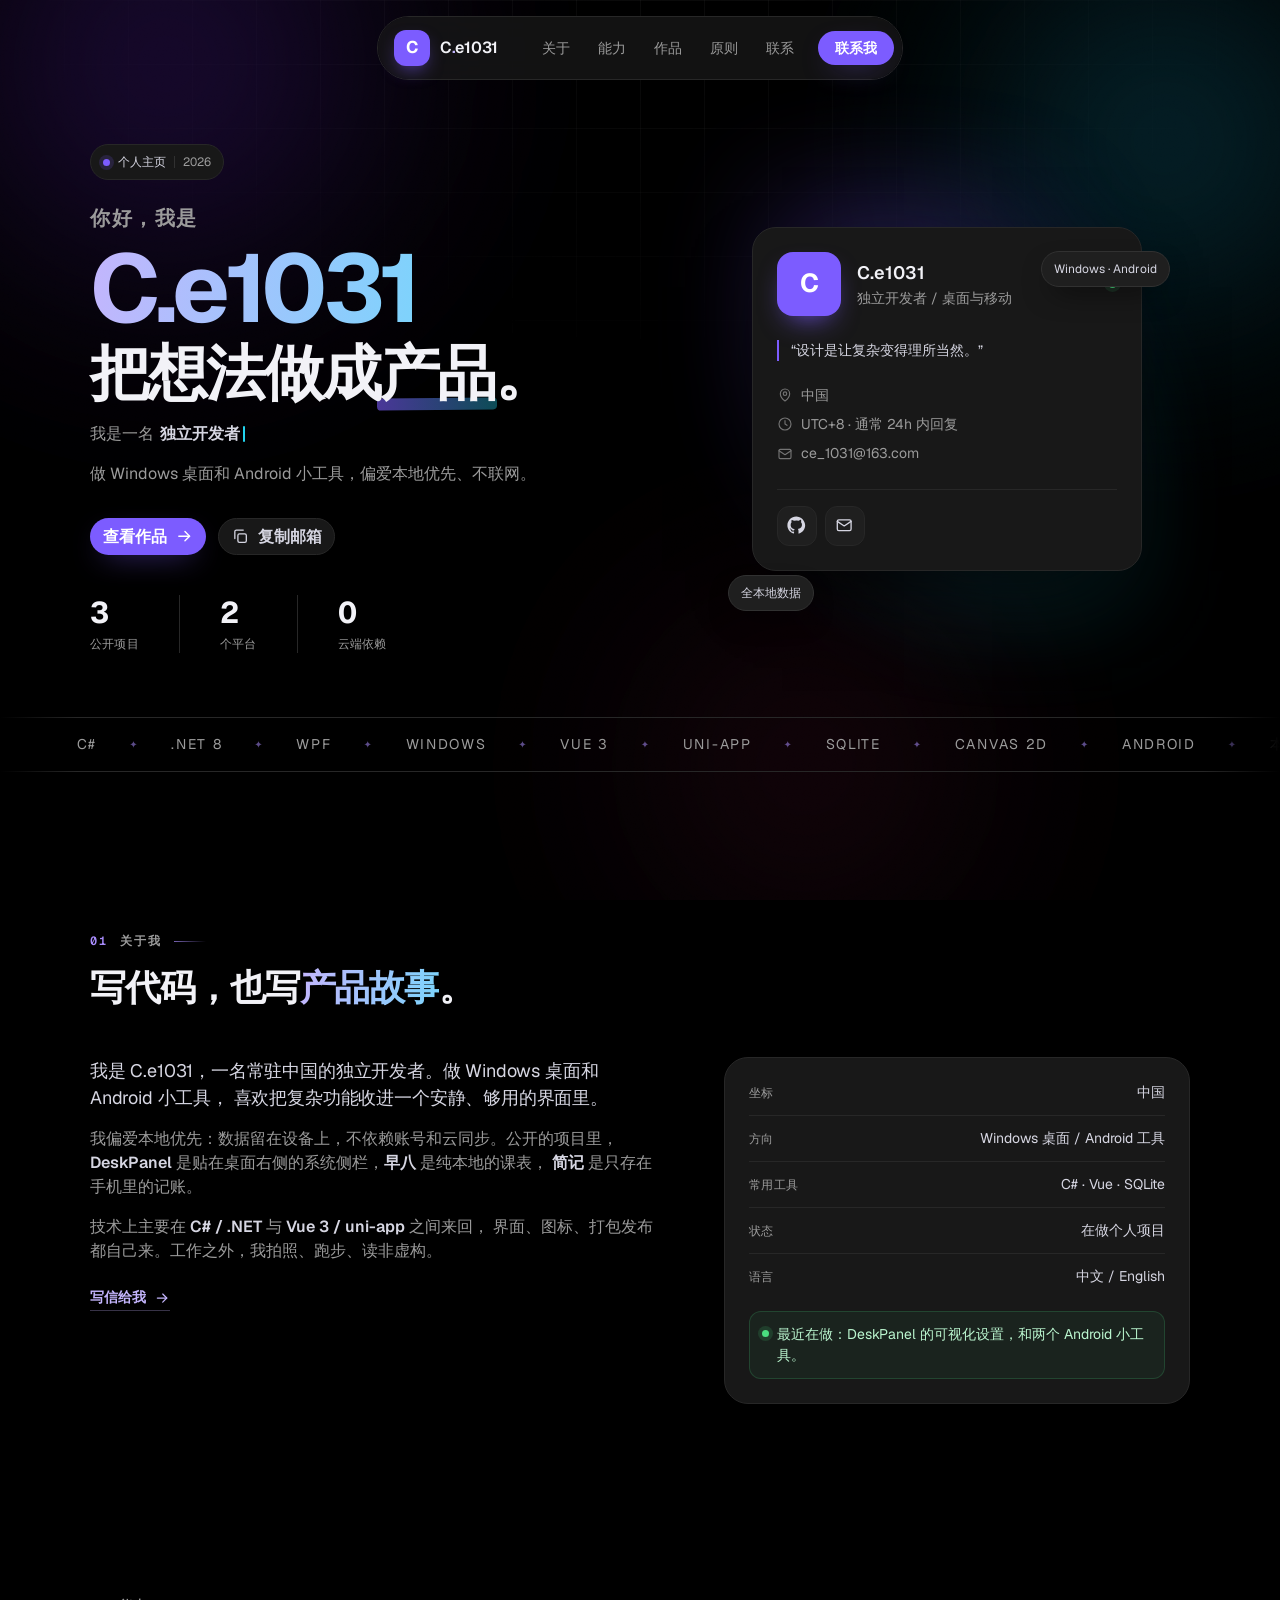
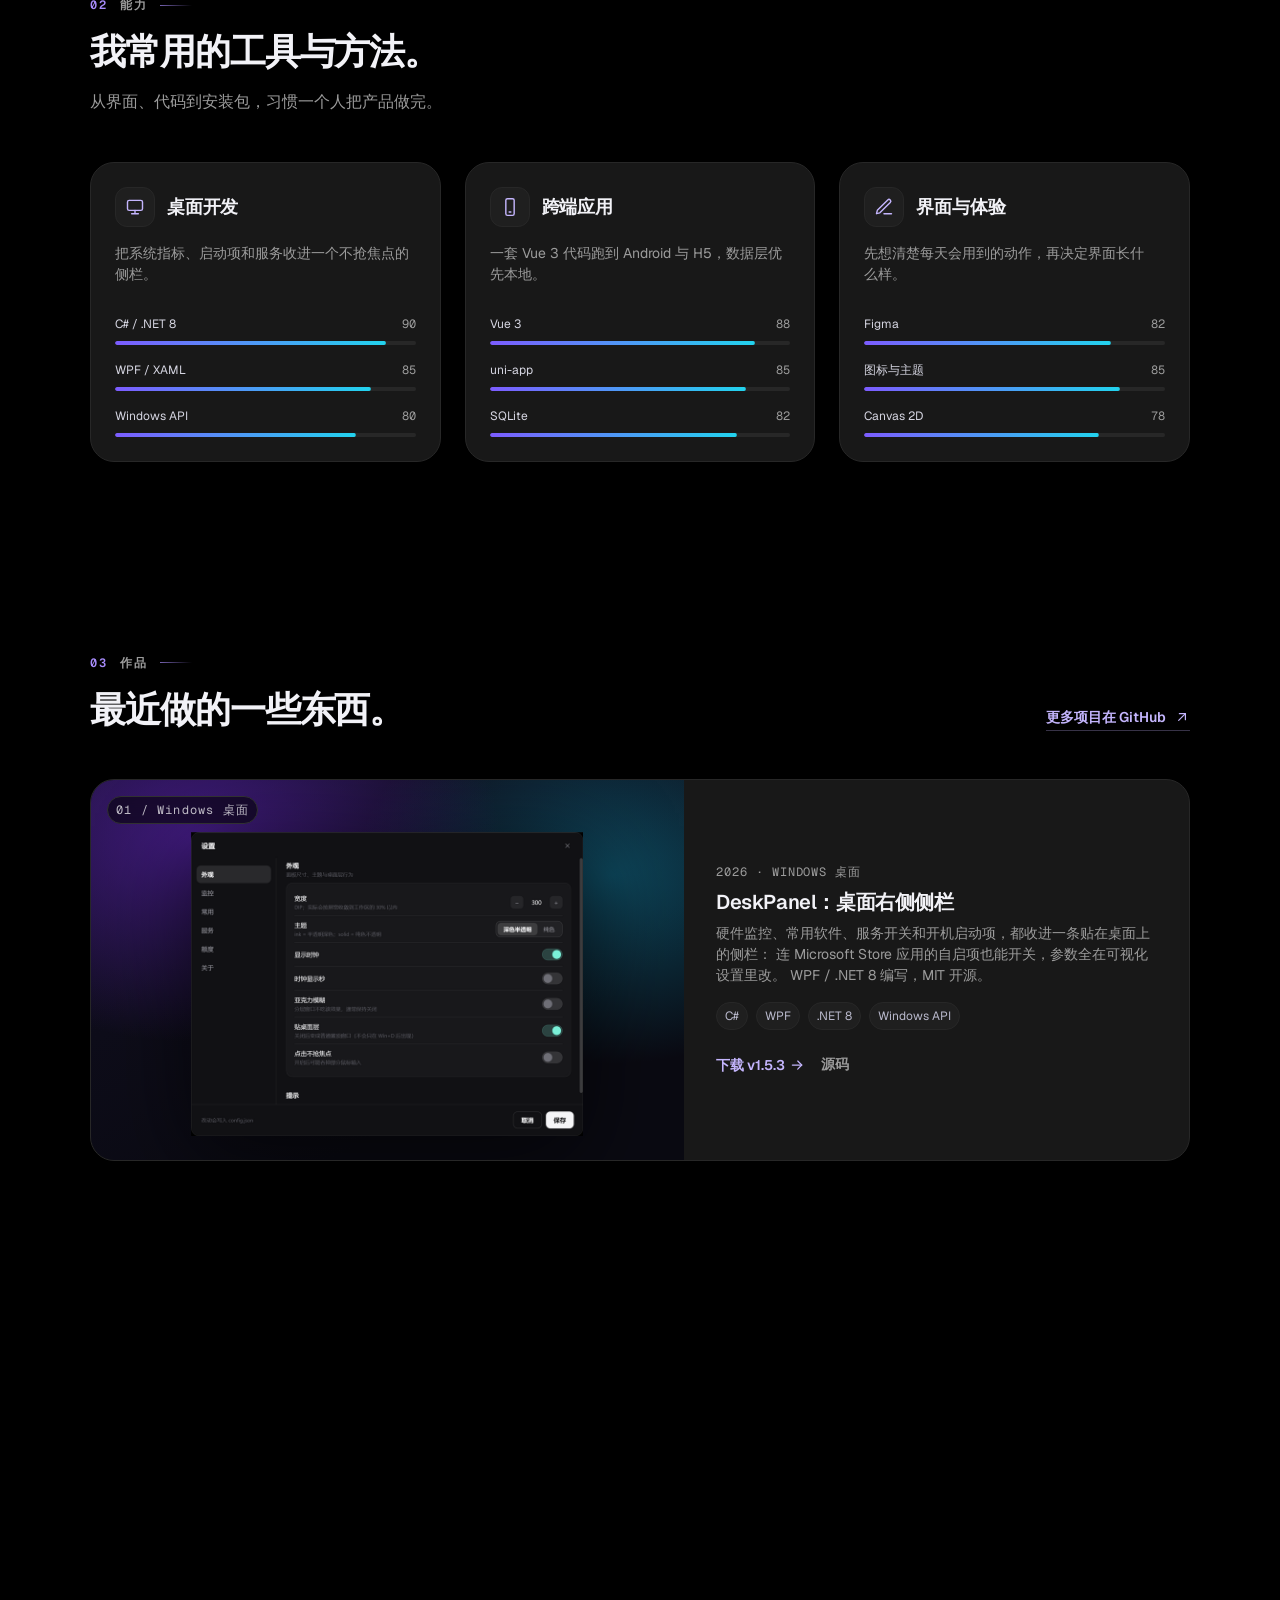
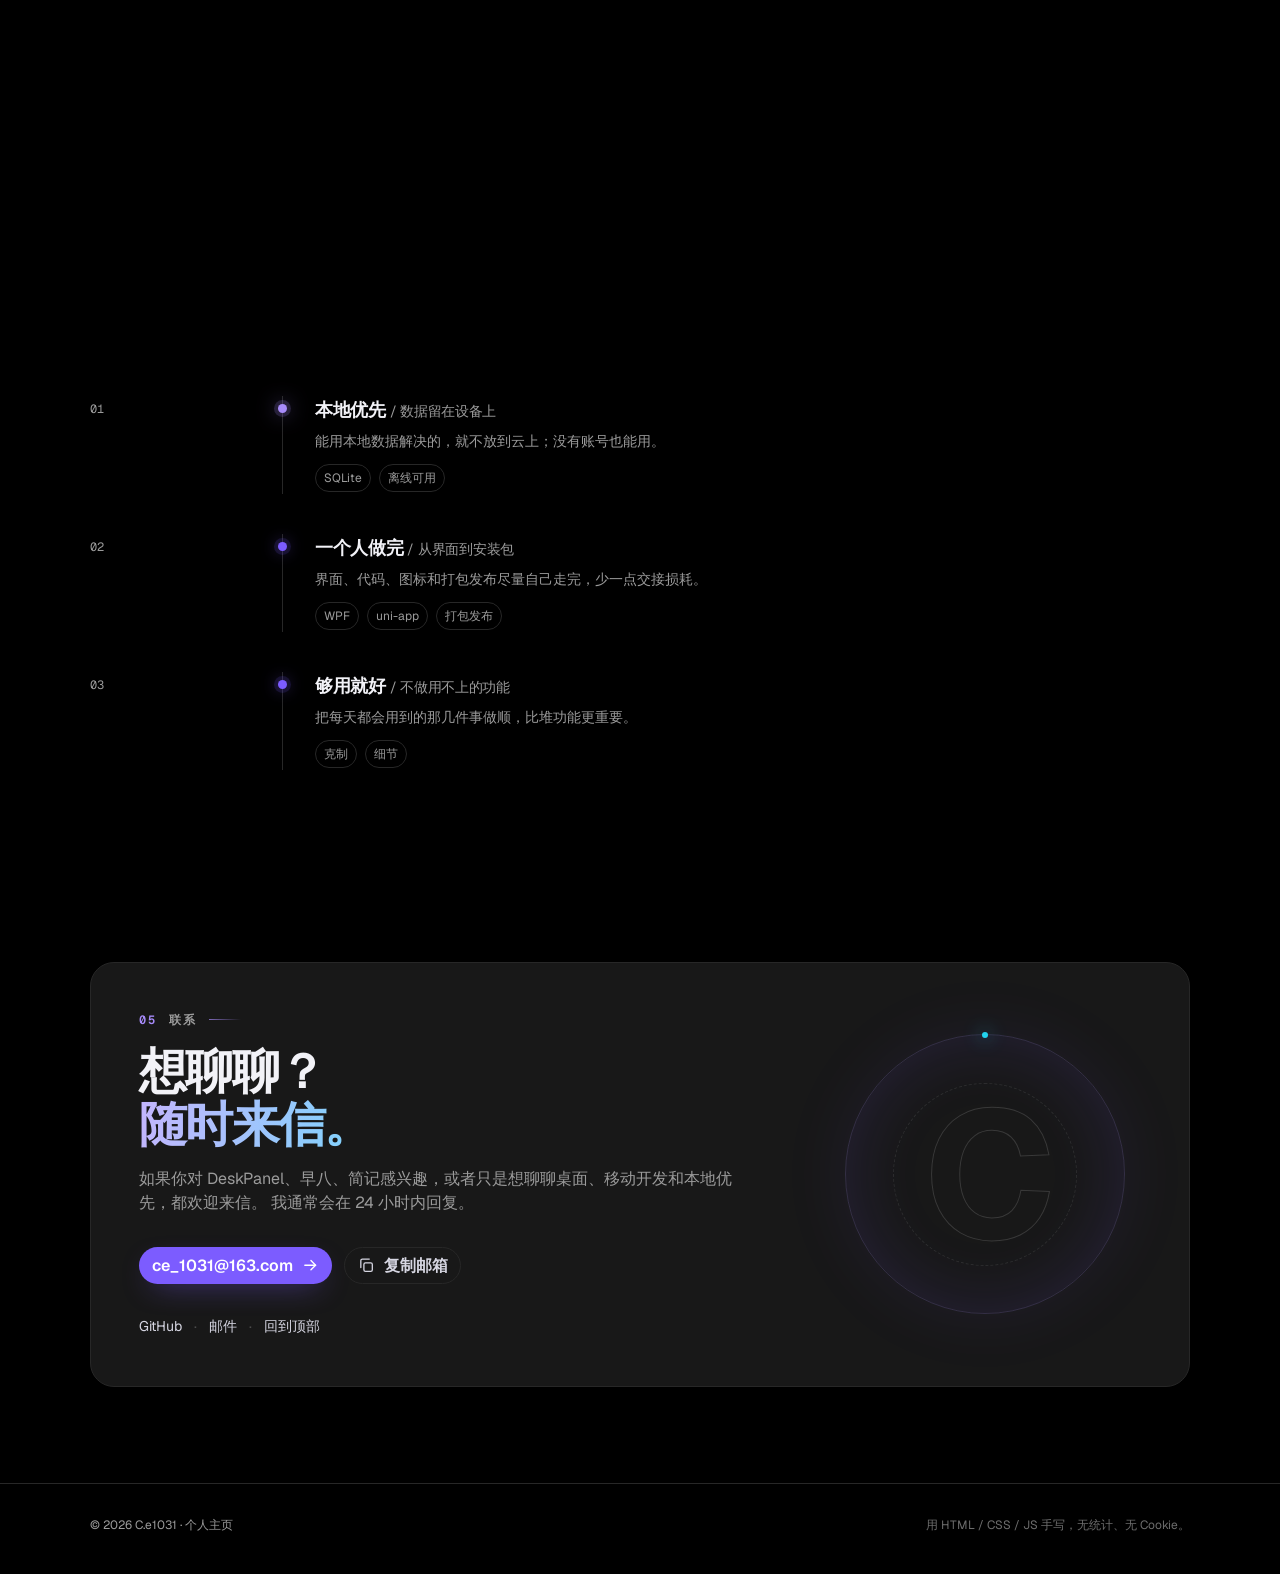
==== commit 927d614e: "site: DeskPanel v1.5.3" ====
--- a/index.html
+++ b/index.html
@@ -407,7 +407,7 @@
               </ul>
               <div class="project__links">
                 <a class="project__link" href="https://github.com/dzy1145/DeskPanel/releases" target="_blank" rel="noopener noreferrer">
-                  下载 v1.5.2
+                  下载 v1.5.3
                   <svg class="icon" viewBox="0 0 24 24" fill="none" stroke="currentColor" stroke-width="1.8"
                        stroke-linecap="round" stroke-linejoin="round" aria-hidden="true">
                     <path d="M5 12h14" /><path d="m13 6 6 6-6 6" />
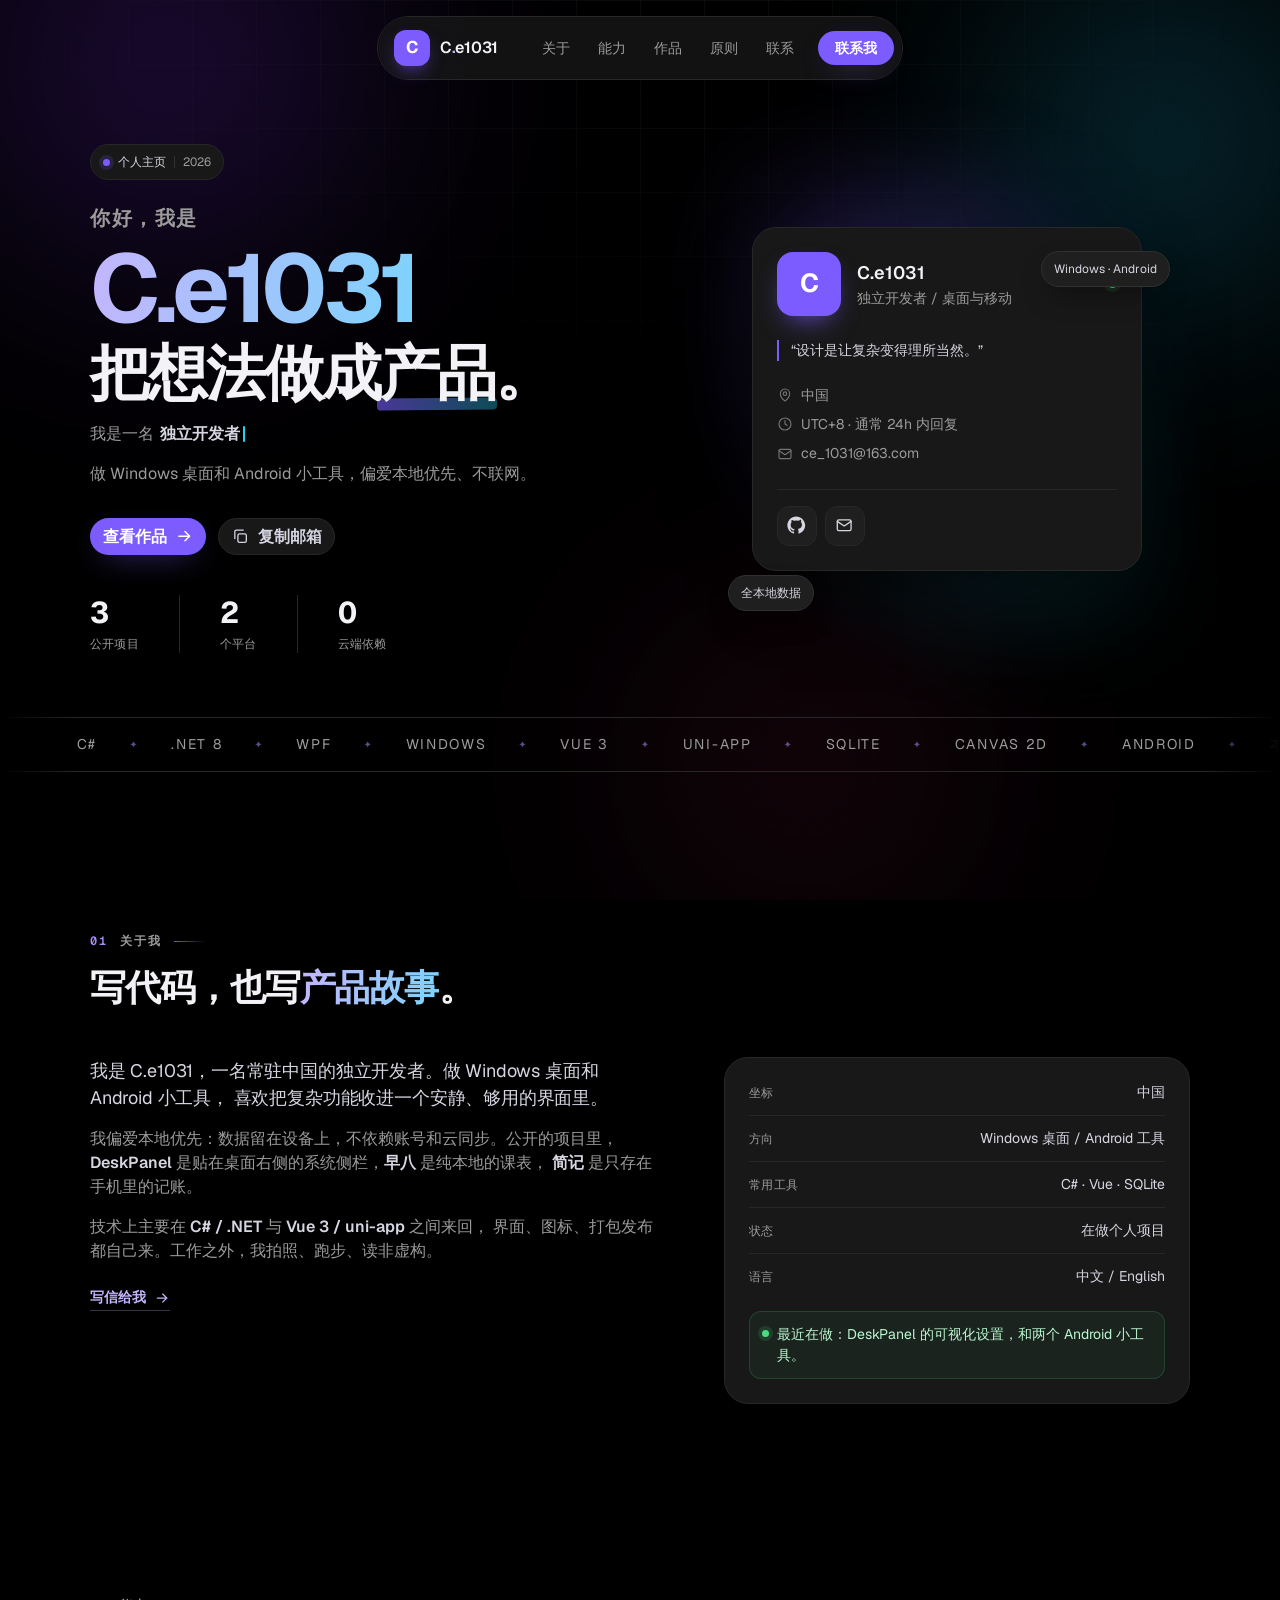
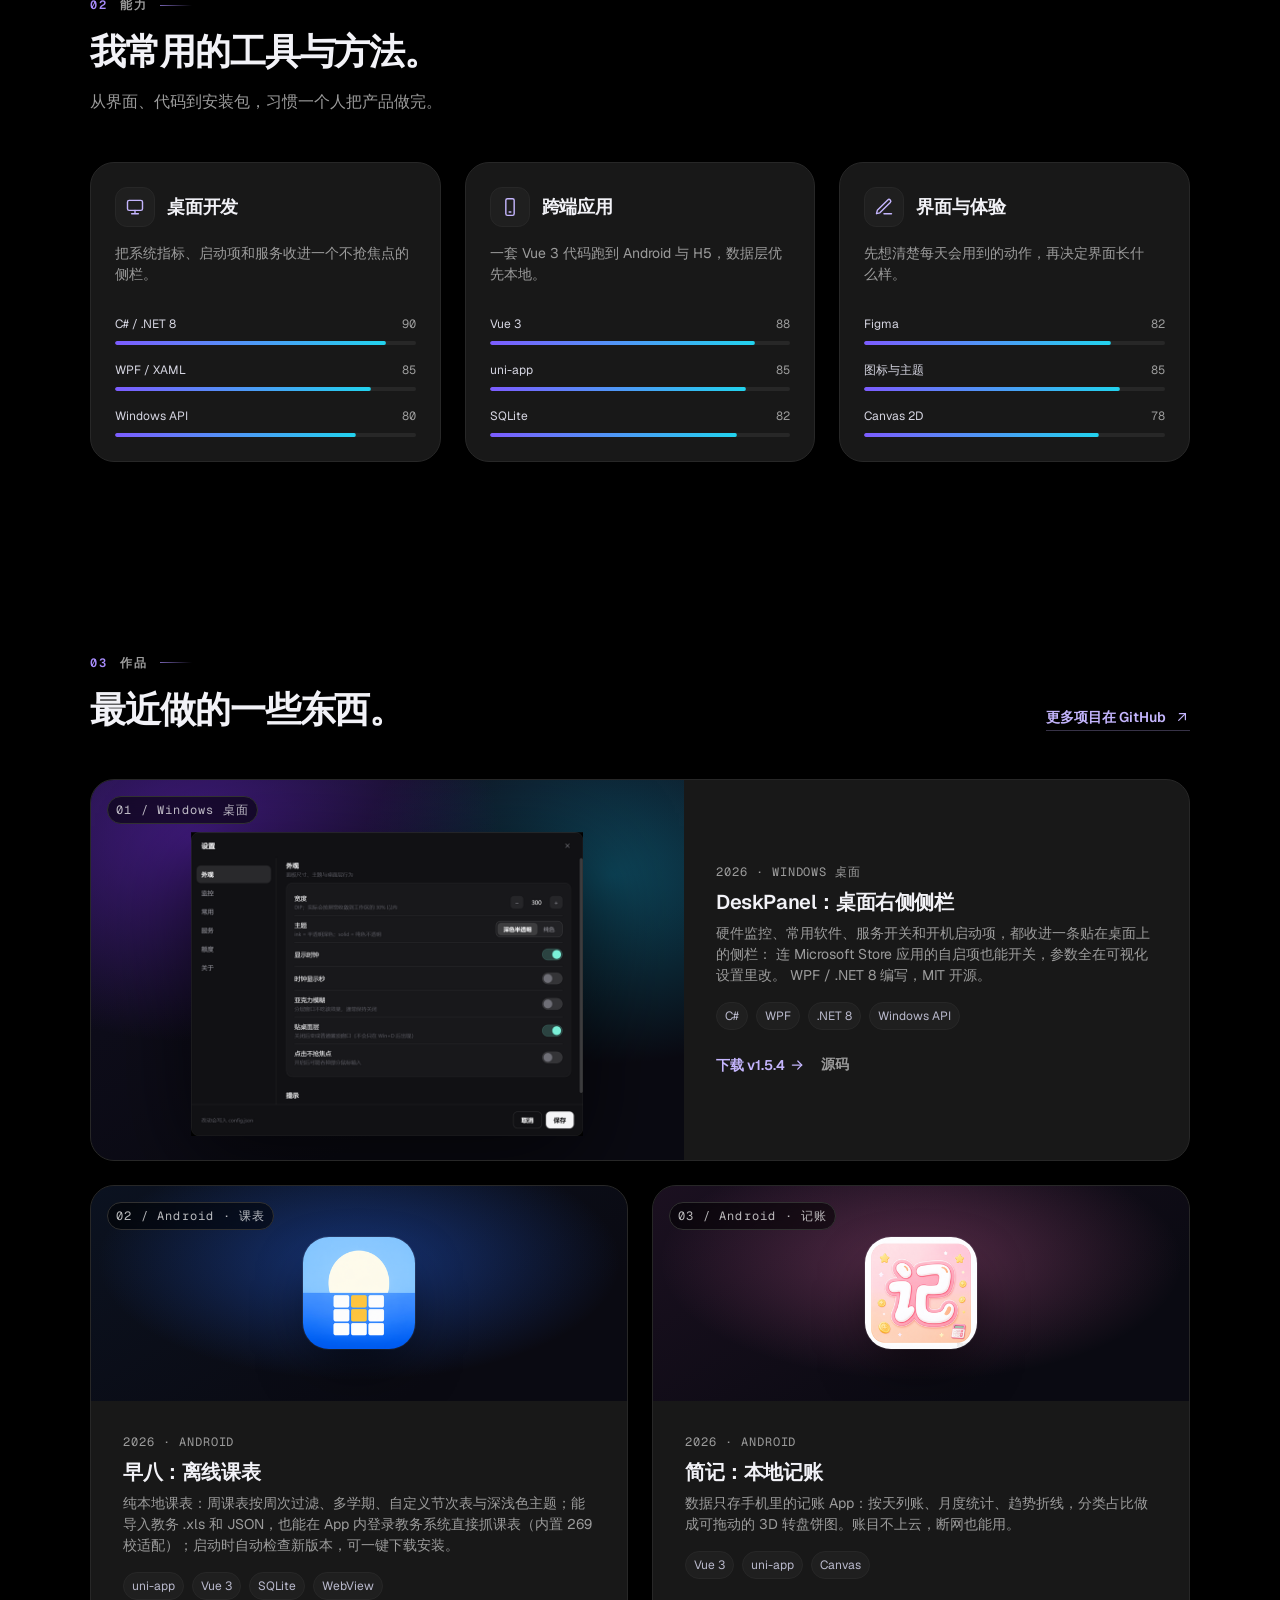
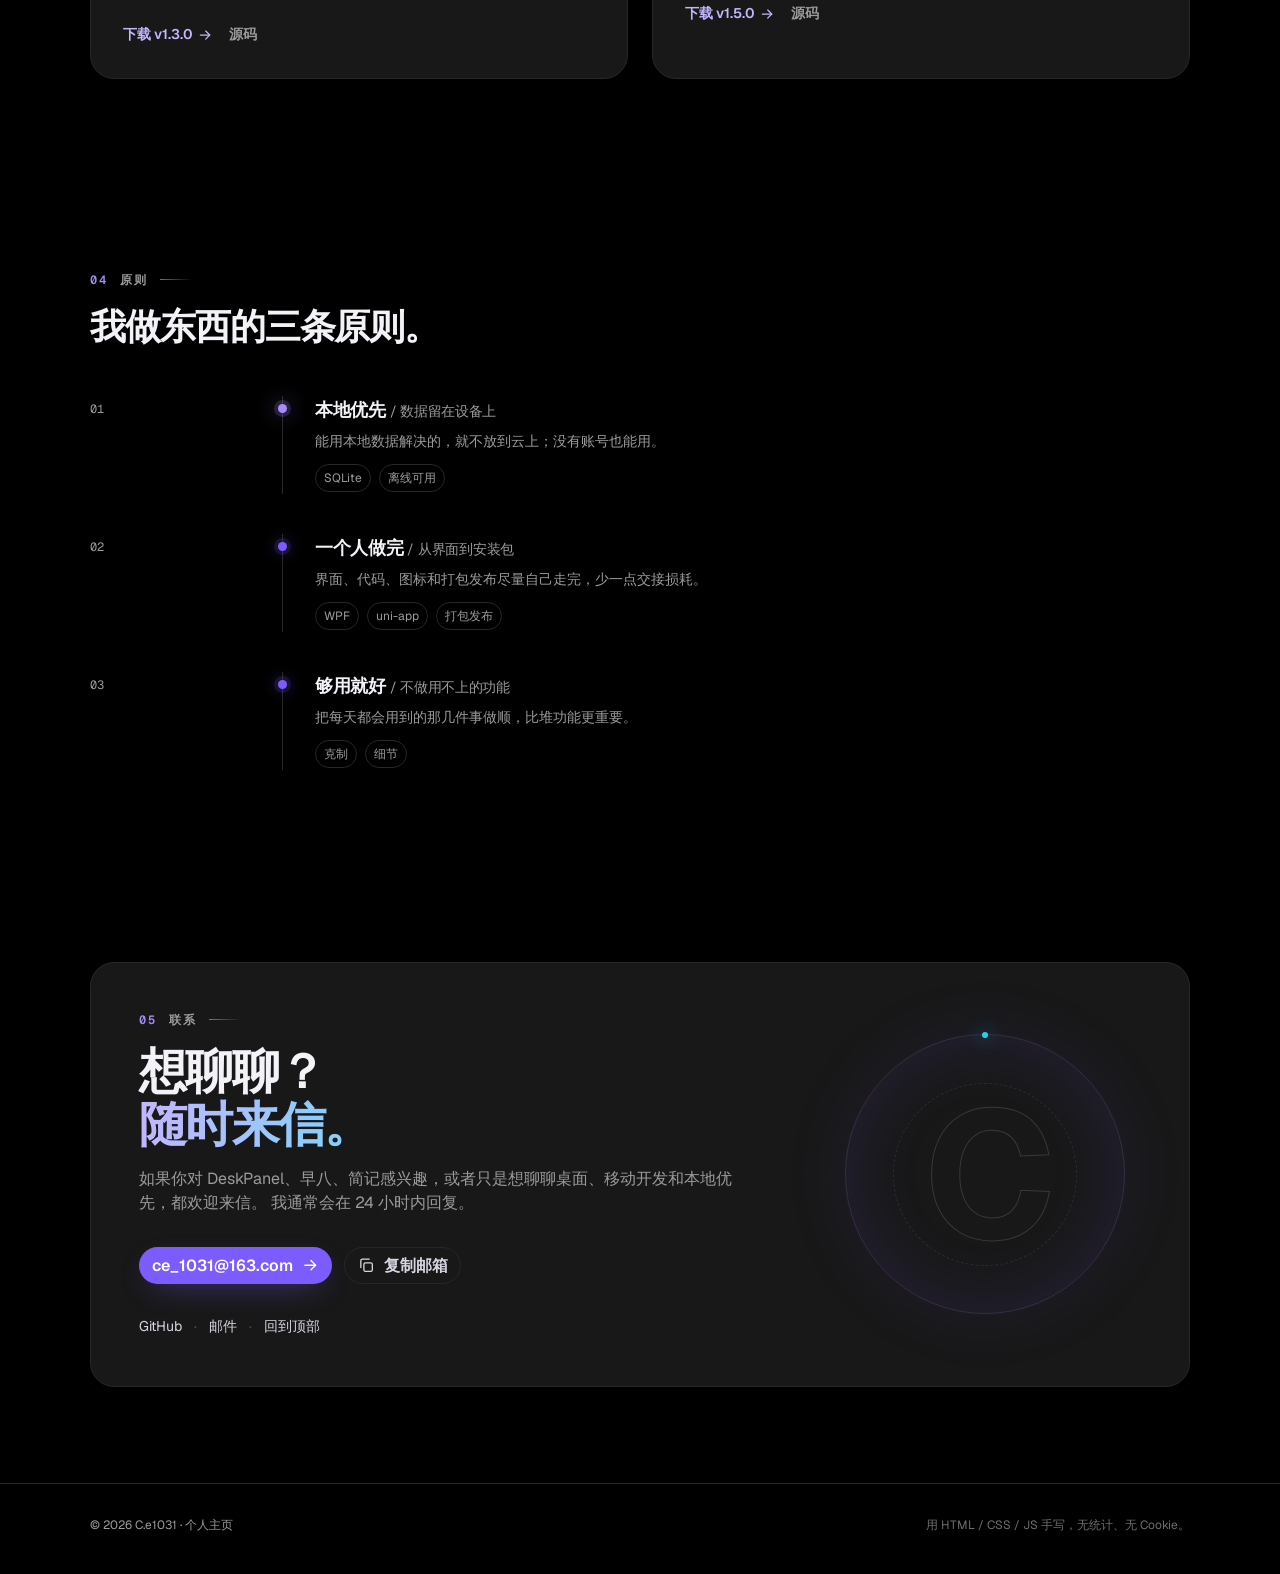
==== commit 9257b907: "site: DeskPanel v1.5.4" ====
--- a/index.html
+++ b/index.html
@@ -407,7 +407,7 @@
               </ul>
               <div class="project__links">
                 <a class="project__link" href="https://github.com/dzy1145/DeskPanel/releases" target="_blank" rel="noopener noreferrer">
-                  下载 v1.5.3
+                  下载 v1.5.4
                   <svg class="icon" viewBox="0 0 24 24" fill="none" stroke="currentColor" stroke-width="1.8"
                        stroke-linecap="round" stroke-linejoin="round" aria-hidden="true">
                     <path d="M5 12h14" /><path d="m13 6 6 6-6 6" />
